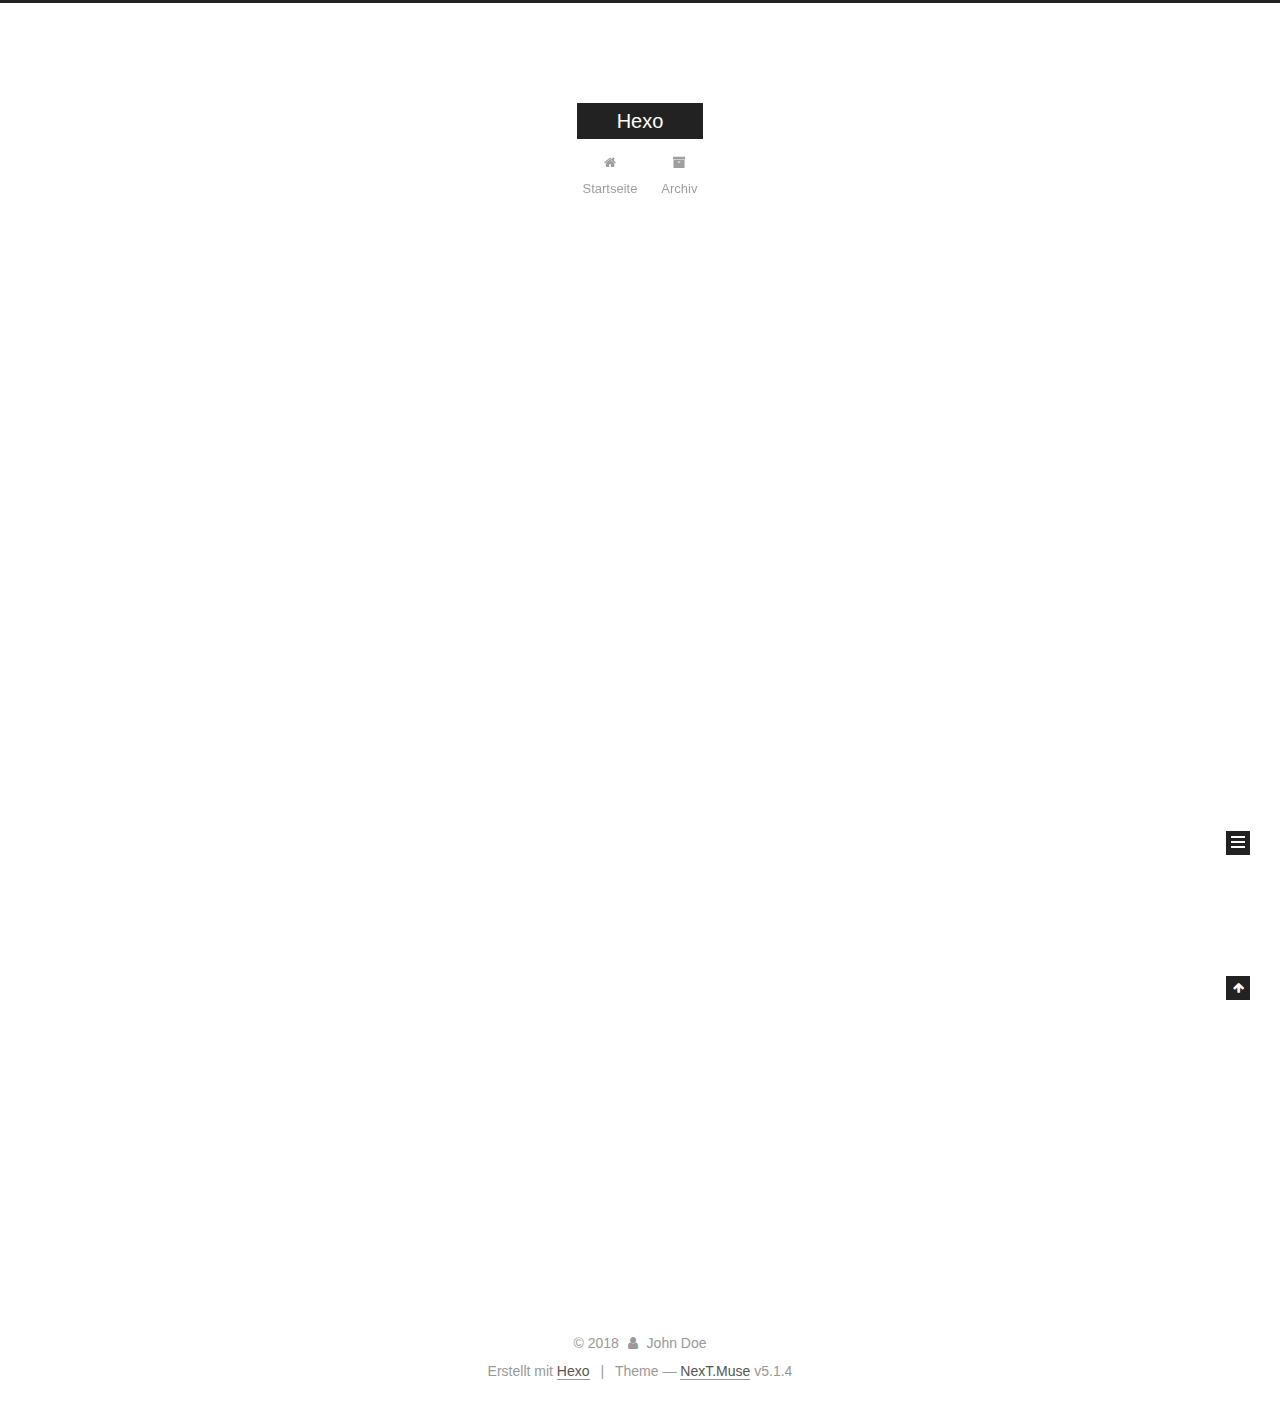
==== index.html @ 007cd04a "Site updated: 2018-02-05 16:33:09" ====
<!DOCTYPE html>



  


<html class="theme-next muse use-motion" lang="">
<head>
  <meta charset="UTF-8"/>
<meta http-equiv="X-UA-Compatible" content="IE=edge" />
<meta name="viewport" content="width=device-width, initial-scale=1, maximum-scale=1"/>
<meta name="theme-color" content="#222">









<meta http-equiv="Cache-Control" content="no-transform" />
<meta http-equiv="Cache-Control" content="no-siteapp" />
















  
  
  <link href="/lib/fancybox/source/jquery.fancybox.css?v=2.1.5" rel="stylesheet" type="text/css" />







<link href="/lib/font-awesome/css/font-awesome.min.css?v=4.6.2" rel="stylesheet" type="text/css" />

<link href="/css/main.css?v=5.1.4" rel="stylesheet" type="text/css" />


  <link rel="apple-touch-icon" sizes="180x180" href="/images/apple-touch-icon-next.png?v=5.1.4">


  <link rel="icon" type="image/png" sizes="32x32" href="/images/favicon-32x32-next.png?v=5.1.4">


  <link rel="icon" type="image/png" sizes="16x16" href="/images/favicon-16x16-next.png?v=5.1.4">


  <link rel="mask-icon" href="/images/logo.svg?v=5.1.4" color="#222">





  <meta name="keywords" content="Hexo, NexT" />










<meta property="og:type" content="website">
<meta property="og:title" content="Hexo">
<meta property="og:url" content="http://yoursite.com/index.html">
<meta property="og:site_name" content="Hexo">
<meta name="twitter:card" content="summary">
<meta name="twitter:title" content="Hexo">



<script type="text/javascript" id="hexo.configurations">
  var NexT = window.NexT || {};
  var CONFIG = {
    root: '/',
    scheme: 'Muse',
    version: '5.1.4',
    sidebar: {"position":"left","display":"post","offset":12,"b2t":false,"scrollpercent":false,"onmobile":false},
    fancybox: true,
    tabs: true,
    motion: {"enable":true,"async":false,"transition":{"post_block":"fadeIn","post_header":"slideDownIn","post_body":"slideDownIn","coll_header":"slideLeftIn","sidebar":"slideUpIn"}},
    duoshuo: {
      userId: '0',
      author: 'Author'
    },
    algolia: {
      applicationID: '',
      apiKey: '',
      indexName: '',
      hits: {"per_page":10},
      labels: {"input_placeholder":"Search for Posts","hits_empty":"We didn't find any results for the search: ${query}","hits_stats":"${hits} results found in ${time} ms"}
    }
  };
</script>



  <link rel="canonical" href="http://yoursite.com/"/>





  <title>Hexo</title>
  








</head>

<body itemscope itemtype="http://schema.org/WebPage" lang="">

  
  
    
  

  <div class="container sidebar-position-left 
  page-home">
    <div class="headband"></div>

    <header id="header" class="header" itemscope itemtype="http://schema.org/WPHeader">
      <div class="header-inner"><div class="site-brand-wrapper">
  <div class="site-meta ">
    

    <div class="custom-logo-site-title">
      <a href="/"  class="brand" rel="start">
        <span class="logo-line-before"><i></i></span>
        <span class="site-title">Hexo</span>
        <span class="logo-line-after"><i></i></span>
      </a>
    </div>
      
        <p class="site-subtitle"></p>
      
  </div>

  <div class="site-nav-toggle">
    <button>
      <span class="btn-bar"></span>
      <span class="btn-bar"></span>
      <span class="btn-bar"></span>
    </button>
  </div>
</div>

<nav class="site-nav">
  

  
    <ul id="menu" class="menu">
      
        
        <li class="menu-item menu-item-home">
          <a href="/" rel="section">
            
              <i class="menu-item-icon fa fa-fw fa-home"></i> <br />
            
            Startseite
          </a>
        </li>
      
        
        <li class="menu-item menu-item-archives">
          <a href="/archives/" rel="section">
            
              <i class="menu-item-icon fa fa-fw fa-archive"></i> <br />
            
            Archiv
          </a>
        </li>
      

      
    </ul>
  

  
</nav>



 </div>
    </header>

    <main id="main" class="main">
      <div class="main-inner">
        <div class="content-wrap">
          <div id="content" class="content">
            
  <section id="posts" class="posts-expand">
    
      

  

  
  
  

  <article class="post post-type-normal" itemscope itemtype="http://schema.org/Article">
  
  
  
  <div class="post-block">
    <link itemprop="mainEntityOfPage" href="http://yoursite.com/2018/02/05/hello-world/">

    <span hidden itemprop="author" itemscope itemtype="http://schema.org/Person">
      <meta itemprop="name" content="John Doe">
      <meta itemprop="description" content="">
      <meta itemprop="image" content="/images/avatar.gif">
    </span>

    <span hidden itemprop="publisher" itemscope itemtype="http://schema.org/Organization">
      <meta itemprop="name" content="Hexo">
    </span>

    
      <header class="post-header">

        
        
          <h1 class="post-title" itemprop="name headline">
                
                <a class="post-title-link" href="/2018/02/05/hello-world/" itemprop="url">Hello World</a></h1>
        

        <div class="post-meta">
          <span class="post-time">
            
              <span class="post-meta-item-icon">
                <i class="fa fa-calendar-o"></i>
              </span>
              
                <span class="post-meta-item-text">Veröffentlicht am</span>
              
              <time title="Post created" itemprop="dateCreated datePublished" datetime="2018-02-05T15:50:29+08:00">
                2018-02-05
              </time>
            

            

            
          </span>

          

          
            
          

          
          

          

          

          

        </div>
      </header>
    

    
    
    
    <div class="post-body" itemprop="articleBody">

      
      

      
        
          
            <p>Welcome to <a href="https://hexo.io/" target="_blank" rel="noopener">Hexo</a>! This is your very first post. Check <a href="https://hexo.io/docs/" target="_blank" rel="noopener">documentation</a> for more info. If you get any problems when using Hexo, you can find the answer in <a href="https://hexo.io/docs/troubleshooting.html" target="_blank" rel="noopener">troubleshooting</a> or you can ask me on <a href="https://github.com/hexojs/hexo/issues" target="_blank" rel="noopener">GitHub</a>.</p>
<h2 id="Quick-Start"><a href="#Quick-Start" class="headerlink" title="Quick Start"></a>Quick Start</h2><h3 id="Create-a-new-post"><a href="#Create-a-new-post" class="headerlink" title="Create a new post"></a>Create a new post</h3><figure class="highlight bash"><table><tr><td class="gutter"><pre><span class="line">1</span><br></pre></td><td class="code"><pre><span class="line">$ hexo new <span class="string">"My New Post"</span></span><br></pre></td></tr></table></figure>
<p>More info: <a href="https://hexo.io/docs/writing.html" target="_blank" rel="noopener">Writing</a></p>
<h3 id="Run-server"><a href="#Run-server" class="headerlink" title="Run server"></a>Run server</h3><figure class="highlight bash"><table><tr><td class="gutter"><pre><span class="line">1</span><br></pre></td><td class="code"><pre><span class="line">$ hexo server</span><br></pre></td></tr></table></figure>
<p>More info: <a href="https://hexo.io/docs/server.html" target="_blank" rel="noopener">Server</a></p>
<h3 id="Generate-static-files"><a href="#Generate-static-files" class="headerlink" title="Generate static files"></a>Generate static files</h3><figure class="highlight bash"><table><tr><td class="gutter"><pre><span class="line">1</span><br></pre></td><td class="code"><pre><span class="line">$ hexo generate</span><br></pre></td></tr></table></figure>
<p>More info: <a href="https://hexo.io/docs/generating.html" target="_blank" rel="noopener">Generating</a></p>
<h3 id="Deploy-to-remote-sites"><a href="#Deploy-to-remote-sites" class="headerlink" title="Deploy to remote sites"></a>Deploy to remote sites</h3><figure class="highlight bash"><table><tr><td class="gutter"><pre><span class="line">1</span><br></pre></td><td class="code"><pre><span class="line">$ hexo deploy</span><br></pre></td></tr></table></figure>
<p>More info: <a href="https://hexo.io/docs/deployment.html" target="_blank" rel="noopener">Deployment</a></p>

          
        
      
    </div>
    
    
    

    

    

    

    <footer class="post-footer">
      

      

      

      
      
        <div class="post-eof"></div>
      
    </footer>
  </div>
  
  
  
  </article>


    
  </section>

  


          </div>
          


          

        </div>
        
          
  
  <div class="sidebar-toggle">
    <div class="sidebar-toggle-line-wrap">
      <span class="sidebar-toggle-line sidebar-toggle-line-first"></span>
      <span class="sidebar-toggle-line sidebar-toggle-line-middle"></span>
      <span class="sidebar-toggle-line sidebar-toggle-line-last"></span>
    </div>
  </div>

  <aside id="sidebar" class="sidebar">
    
    <div class="sidebar-inner">

      

      

      <section class="site-overview-wrap sidebar-panel sidebar-panel-active">
        <div class="site-overview">
          <div class="site-author motion-element" itemprop="author" itemscope itemtype="http://schema.org/Person">
            
              <p class="site-author-name" itemprop="name">John Doe</p>
              <p class="site-description motion-element" itemprop="description"></p>
          </div>

          <nav class="site-state motion-element">

            
              <div class="site-state-item site-state-posts">
              
                <a href="/archives/">
              
                  <span class="site-state-item-count">1</span>
                  <span class="site-state-item-name">Artikel</span>
                </a>
              </div>
            

            

            

          </nav>

          

          

          
          

          
          

          

        </div>
      </section>

      

      

    </div>
  </aside>


        
      </div>
    </main>

    <footer id="footer" class="footer">
      <div class="footer-inner">
        <div class="copyright">&copy; <span itemprop="copyrightYear">2018</span>
  <span class="with-love">
    <i class="fa fa-user"></i>
  </span>
  <span class="author" itemprop="copyrightHolder">John Doe</span>

  
</div>


  <div class="powered-by">Erstellt mit  <a class="theme-link" target="_blank" href="https://hexo.io">Hexo</a></div>



  <span class="post-meta-divider">|</span>



  <div class="theme-info">Theme &mdash; <a class="theme-link" target="_blank" href="https://github.com/iissnan/hexo-theme-next">NexT.Muse</a> v5.1.4</div>




        







        
      </div>
    </footer>

    
      <div class="back-to-top">
        <i class="fa fa-arrow-up"></i>
        
      </div>
    

    

  </div>

  

<script type="text/javascript">
  if (Object.prototype.toString.call(window.Promise) !== '[object Function]') {
    window.Promise = null;
  }
</script>









  












  
  
    <script type="text/javascript" src="/lib/jquery/index.js?v=2.1.3"></script>
  

  
  
    <script type="text/javascript" src="/lib/fastclick/lib/fastclick.min.js?v=1.0.6"></script>
  

  
  
    <script type="text/javascript" src="/lib/jquery_lazyload/jquery.lazyload.js?v=1.9.7"></script>
  

  
  
    <script type="text/javascript" src="/lib/velocity/velocity.min.js?v=1.2.1"></script>
  

  
  
    <script type="text/javascript" src="/lib/velocity/velocity.ui.min.js?v=1.2.1"></script>
  

  
  
    <script type="text/javascript" src="/lib/fancybox/source/jquery.fancybox.pack.js?v=2.1.5"></script>
  


  


  <script type="text/javascript" src="/js/src/utils.js?v=5.1.4"></script>

  <script type="text/javascript" src="/js/src/motion.js?v=5.1.4"></script>



  
  

  

  


  <script type="text/javascript" src="/js/src/bootstrap.js?v=5.1.4"></script>



  


  




	





  





  












  





  

  

  

  
  

  

  

  

</body>
</html>
---- css/main.css ----
/* normalize.css v3.0.2 | MIT License | git.io/normalize */
html {
  font-family: sans-serif; /* 1 */
  -ms-text-size-adjust: 100%; /* 2 */
  -webkit-text-size-adjust: 100%; /* 2 */
}
body {
  margin: 0;
}
article,
aside,
details,
figcaption,
figure,
footer,
header,
hgroup,
main,
menu,
nav,
section,
summary {
  display: block;
}
audio,
canvas,
progress,
video {
  display: inline-block; /* 1 */
  vertical-align: baseline; /* 2 */
}
audio:not([controls]) {
  display: none;
  height: 0;
}
[hidden],
template {
  display: none;
}
a {
  background-color: transparent;
}
a:active,
a:hover {
  outline: 0;
}
abbr[title] {
  border-bottom: 1px dotted;
}
b,
strong {
  font-weight: bold;
}
dfn {
  font-style: italic;
}
h1 {
  font-size: 2em;
  margin: 0.67em 0;
}
mark {
  background: #ff0;
  color: #000;
}
small {
  font-size: 80%;
}
sub,
sup {
  font-size: 75%;
  line-height: 0;
  position: relative;
  vertical-align: baseline;
}
sup {
  top: -0.5em;
}
sub {
  bottom: -0.25em;
}
img {
  border: 0;
}
svg:not(:root) {
  overflow: hidden;
}
figure {
  margin: 1em 40px;
}
hr {
  -moz-box-sizing: content-box;
  box-sizing: content-box;
  height: 0;
}
pre {
  overflow: auto;
}
code,
kbd,
pre,
samp {
  font-family: monospace, monospace;
  font-size: 1em;
}
button,
input,
optgroup,
select,
textarea {
  color: inherit; /* 1 */
  font: inherit; /* 2 */
  margin: 0; /* 3 */
}
button {
  overflow: visible;
}
button,
select {
  text-transform: none;
}
button,
html input[type="button"],
input[type="reset"],
input[type="submit"] {
  -webkit-appearance: button; /* 2 */
  cursor: pointer; /* 3 */
}
button[disabled],
html input[disabled] {
  cursor: default;
}
button::-moz-focus-inner,
input::-moz-focus-inner {
  border: 0;
  padding: 0;
}
input {
  line-height: normal;
}
input[type="checkbox"],
input[type="radio"] {
  box-sizing: border-box; /* 1 */
  padding: 0; /* 2 */
}
input[type="number"]::-webkit-inner-spin-button,
input[type="number"]::-webkit-outer-spin-button {
  height: auto;
}
input[type="search"] {
  -webkit-appearance: textfield; /* 1 */
  -moz-box-sizing: content-box;
  -webkit-box-sizing: content-box; /* 2 */
  box-sizing: content-box;
}
input[type="search"]::-webkit-search-cancel-button,
input[type="search"]::-webkit-search-decoration {
  -webkit-appearance: none;
}
fieldset {
  border: 1px solid #c0c0c0;
  margin: 0 2px;
  padding: 0.35em 0.625em 0.75em;
}
legend {
  border: 0; /* 1 */
  padding: 0; /* 2 */
}
textarea {
  overflow: auto;
}
optgroup {
  font-weight: bold;
}
table {
  border-collapse: collapse;
  border-spacing: 0;
}
td,
th {
  padding: 0;
}
::selection {
  background: #262a30;
  color: #fff;
}
body {
  position: relative;
  font-family: 'Lato', "PingFang SC", "Microsoft YaHei", sans-serif;
  font-size: 14px;
  line-height: 2;
  color: #555;
  background: #fff;
}
@media (max-width: 767px) {
  body {
    padding-right: 0 !important;
  }
}
@media (min-width: 768px) and (max-width: 991px) {
  body {
    padding-right: 0 !important;
  }
}
@media (min-width: 1600px) {
  body {
    font-size: 16px;
  }
}
h1,
h2,
h3,
h4,
h5,
h6 {
  margin: 0;
  padding: 0;
  font-weight: bold;
  line-height: 1.5;
  font-family: 'Lato', "PingFang SC", "Microsoft YaHei", sans-serif;
}
h2,
h3,
h4,
h5,
h6 {
  margin: 20px 0 15px;
}
h1 {
  font-size: 22px;
}
@media (max-width: 767px) {
  h1 {
    font-size: 18px;
  }
}
h2 {
  font-size: 20px;
}
@media (max-width: 767px) {
  h2 {
    font-size: 16px;
  }
}
h3 {
  font-size: 18px;
}
@media (max-width: 767px) {
  h3 {
    font-size: 14px;
  }
}
h4 {
  font-size: 16px;
}
@media (max-width: 767px) {
  h4 {
    font-size: 12px;
  }
}
h5 {
  font-size: 14px;
}
@media (max-width: 767px) {
  h5 {
    font-size: 10px;
  }
}
h6 {
  font-size: 12px;
}
@media (max-width: 767px) {
  h6 {
    font-size: 8px;
  }
}
p {
  margin: 0 0 20px 0;
}
a {
  color: #555;
  text-decoration: none;
  outline: none;
  border-bottom: 1px solid #999;
  word-wrap: break-word;
}
a:hover {
  color: #222;
  border-bottom-color: #222;
}
blockquote {
  margin: 0;
  padding: 0;
}
img {
  display: block;
  margin: auto;
  max-width: 100%;
  height: auto;
}
hr {
  margin: 40px 0;
  height: 3px;
  border: none;
  background-color: #ddd;
  background-image: repeating-linear-gradient(-45deg, #fff, #fff 4px, transparent 4px, transparent 8px);
}
blockquote {
  padding: 0 15px;
  color: #666;
  border-left: 4px solid #ddd;
}
blockquote cite::before {
  content: "-";
  padding: 0 5px;
}
dt {
  font-weight: 700;
}
dd {
  margin: 0;
  padding: 0;
}
kbd {
  border: 1px solid #ccc;
  border-radius: 0.2em;
  box-shadow: 0.1em 0.1em 0.2em rgba(0,0,0,0.1);
  background-color: #f9f9f9;
  font-family: inherit;
  background-image: -webkit-linear-gradient(top, #eee, #fff, #eee);
  padding: 0.1em 0.3em;
  white-space: nowrap;
}
.text-left {
  text-align: left;
}
.text-center {
  text-align: center;
}
.text-right {
  text-align: right;
}
.text-justify {
  text-align: justify;
}
.text-nowrap {
  white-space: nowrap;
}
.text-lowercase {
  text-transform: lowercase;
}
.text-uppercase {
  text-transform: uppercase;
}
.text-capitalize {
  text-transform: capitalize;
}
.center-block {
  display: block;
  margin-left: auto;
  margin-right: auto;
}
.clearfix:before,
.clearfix:after {
  content: " ";
  display: table;
}
.clearfix:after {
  clear: both;
}
.pullquote {
  width: 45%;
}
.pullquote.left {
  float: left;
  margin-left: 5px;
  margin-right: 10px;
}
.pullquote.right {
  float: right;
  margin-left: 10px;
  margin-right: 5px;
}
.affix.affix.affix {
  position: fixed;
}
.translation {
  margin-top: -20px;
  font-size: 14px;
  color: #999;
}
.scrollbar-measure {
  width: 100px;
  height: 100px;
  overflow: scroll;
  position: absolute;
  top: -9999px;
}
.use-motion .motion-element {
  opacity: 0;
}
table {
  margin: 20px 0;
  width: 100%;
  border-collapse: collapse;
  border-spacing: 0;
  border: 1px solid #ddd;
  font-size: 14px;
  table-layout: fixed;
  word-wrap: break-all;
}
table>tbody>tr:nth-of-type(odd) {
  background-color: #f9f9f9;
}
table>tbody>tr:hover {
  background-color: #f5f5f5;
}
caption,
th,
td {
  padding: 8px;
  text-align: left;
  vertical-align: middle;
  font-weight: normal;
}
th,
td {
  border-bottom: 3px solid #ddd;
  border-right: 1px solid #eee;
}
th {
  padding-bottom: 10px;
  font-weight: 700;
}
td {
  border-bottom-width: 1px;
}
html,
body {
  height: 100%;
}
.container {
  position: relative;
  min-height: 100%;
}
.header-inner {
  margin: 0 auto;
  padding: 100px 0 70px;
  width: 700px;
}
@media (min-width: 1600px) {
  .container .header-inner {
    width: 900px;
  }
}
.main {
  padding-bottom: 150px;
}
.main-inner {
  margin: 0 auto;
  width: 700px;
}
@media (min-width: 1600px) {
  .container .main-inner {
    width: 900px;
  }
}
.footer {
  position: absolute;
  left: 0;
  bottom: 0;
  width: 100%;
  min-height: 50px;
}
.footer-inner {
  box-sizing: border-box;
  margin: 20px auto;
  width: 700px;
}
@media (min-width: 1600px) {
  .container .footer-inner {
    width: 900px;
  }
}
pre,
.highlight {
  overflow: auto;
  margin: 20px 0;
  padding: 0;
  font-size: 13px;
  color: #4d4d4c;
  background: #f7f7f7;
  line-height: 1.6;
}
pre,
code {
  font-family: consolas, Menlo, "PingFang SC", "Microsoft YaHei", monospace;
}
code {
  padding: 2px 4px;
  word-wrap: break-word;
  color: #555;
  background: #eee;
  border-radius: 3px;
  font-size: 13px;
}
pre {
  padding: 10px;
}
pre code {
  padding: 0;
  color: #4d4d4c;
  background: none;
  text-shadow: none;
}
.highlight {
  border-radius: 1px;
}
.highlight pre {
  border: none;
  margin: 0;
  padding: 10px 0;
}
.highlight table {
  margin: 0;
  width: auto;
  border: none;
}
.highlight td {
  border: none;
  padding: 0;
}
.highlight figcaption {
  font-size: 1em;
  color: #4d4d4c;
  line-height: 1em;
  margin-bottom: 1em;
}
.highlight figcaption:before,
.highlight figcaption:after {
  content: " ";
  display: table;
}
.highlight figcaption:after {
  clear: both;
}
.highlight figcaption a {
  float: right;
  color: #4d4d4c;
}
.highlight figcaption a:hover {
  border-bottom-color: #4d4d4c;
}
.highlight .gutter pre {
  padding-left: 10px;
  padding-right: 10px;
  color: #869194;
  text-align: right;
  background-color: #eff2f3;
}
.highlight .code pre {
  width: 100%;
  padding-left: 10px;
  padding-right: 10px;
  background-color: #f7f7f7;
}
.highlight .line {
  height: 20px;
}
.gutter {
  -webkit-user-select: none;
  -moz-user-select: none;
  -ms-user-select: none;
  user-select: none;
}
.gist table {
  width: auto;
}
.gist table td {
  border: none;
}
pre .deletion {
  background: #fdd;
}
pre .addition {
  background: #dfd;
}
pre .meta {
  color: #8959a8;
}
pre .comment {
  color: #8e908c;
}
pre .variable,
pre .attribute,
pre .tag,
pre .regexp,
pre .ruby .constant,
pre .xml .tag .title,
pre .xml .pi,
pre .xml .doctype,
pre .html .doctype,
pre .css .id,
pre .css .class,
pre .css .pseudo {
  color: #c82829;
}
pre .number,
pre .preprocessor,
pre .built_in,
pre .literal,
pre .params,
pre .constant,
pre .command {
  color: #f5871f;
}
pre .ruby .class .title,
pre .css .rules .attribute,
pre .string,
pre .value,
pre .inheritance,
pre .header,
pre .ruby .symbol,
pre .xml .cdata,
pre .special,
pre .number,
pre .formula {
  color: #718c00;
}
pre .title,
pre .css .hexcolor {
  color: #3e999f;
}
pre .function,
pre .python .decorator,
pre .python .title,
pre .ruby .function .title,
pre .ruby .title .keyword,
pre .perl .sub,
pre .javascript .title,
pre .coffeescript .title {
  color: #4271ae;
}
pre .keyword,
pre .javascript .function {
  color: #8959a8;
}
.full-image.full-image.full-image.full-image {
  border: none;
  max-width: 100%;
  width: auto;
  margin: 20px auto 25px;
}
@media (min-width: 992px) {
  .full-image.full-image.full-image.full-image {
    max-width: none;
    width: 110%;
    margin: 25px -5%;
  }
}
.blockquote-center,
.page-home .post-type-quote blockquote,
.page-post-detail .post-type-quote blockquote {
  position: relative;
  margin: 40px 0;
  padding: 0;
  border-left: none;
  text-align: center;
}
.blockquote-center::before,
.page-home .post-type-quote blockquote::before,
.page-post-detail .post-type-quote blockquote::before,
.blockquote-center::after,
.page-home .post-type-quote blockquote::after,
.page-post-detail .post-type-quote blockquote::after {
  position: absolute;
  content: ' ';
  display: block;
  width: 100%;
  height: 24px;
  opacity: 0.2;
  background-repeat: no-repeat;
  background-position: 0 -6px;
  background-size: 22px 22px;
}
.blockquote-center::before,
.page-home .post-type-quote blockquote::before,
.page-post-detail .post-type-quote blockquote::before {
  top: -20px;
  background-image: url("../images/quote-l.svg");
  border-top: 1px solid #ccc;
}
.blockquote-center::after,
.page-home .post-type-quote blockquote::after,
.page-post-detail .post-type-quote blockquote::after {
  bottom: -20px;
  background-image: url("../images/quote-r.svg");
  border-bottom: 1px solid #ccc;
  background-position: 100% 8px;
}
.blockquote-center p,
.page-home .post-type-quote blockquote p,
.page-post-detail .post-type-quote blockquote p,
.blockquote-center div,
.page-home .post-type-quote blockquote div,
.page-post-detail .post-type-quote blockquote div {
  text-align: center;
}
.post .post-body .group-picture img {
  box-sizing: border-box;
  padding: 0 3px;
  border: none;
}
.post .group-picture-row {
  overflow: hidden;
  margin-top: 6px;
}
.post .group-picture-row:first-child {
  margin-top: 0;
}
.post .group-picture-column {
  float: left;
}
.page-post-detail .post-body .group-picture-column {
  float: none;
  margin-top: 10px;
  width: auto !important;
}
.page-post-detail .post-body .group-picture-column img {
  margin: 0 auto;
}
.page-archive .group-picture-container {
  overflow: hidden;
}
.page-archive .group-picture-row {
  float: left;
}
.page-archive .group-picture-row:first-child {
  margin-top: 6px;
}
.page-archive .group-picture-column {
  max-width: 150px;
  max-height: 150px;
}
.post-body .note {
  position: relative;
  padding: 15px;
  margin-bottom: 20px;
  border: 1px solid #eee;
  border-left-width: 5px;
  border-radius: 3px;
}
.post-body .note h2,
.post-body .note h3,
.post-body .note h4,
.post-body .note h5,
.post-body .note h6 {
  margin-top: 0;
  margin-bottom: 0;
  border-bottom: initial;
  padding-top: 0 !important;
}
.post-body .note p:first-child,
.post-body .note ul:first-child,
.post-body .note ol:first-child,
.post-body .note table:first-child,
.post-body .note pre:first-child,
.post-body .note blockquote:first-child {
  margin-top: 0;
}
.post-body .note p:last-child,
.post-body .note ul:last-child,
.post-body .note ol:last-child,
.post-body .note table:last-child,
.post-body .note pre:last-child,
.post-body .note blockquote:last-child {
  margin-bottom: 0;
}
.post-body .note.default {
  border-left-color: #777;
}
.post-body .note.default h2,
.post-body .note.default h3,
.post-body .note.default h4,
.post-body .note.default h5,
.post-body .note.default h6 {
  color: #777;
}
.post-body .note.primary {
  border-left-color: #6f42c1;
}
.post-body .note.primary h2,
.post-body .note.primary h3,
.post-body .note.primary h4,
.post-body .note.primary h5,
.post-body .note.primary h6 {
  color: #6f42c1;
}
.post-body .note.info {
  border-left-color: #428bca;
}
.post-body .note.info h2,
.post-body .note.info h3,
.post-body .note.info h4,
.post-body .note.info h5,
.post-body .note.info h6 {
  color: #428bca;
}
.post-body .note.success {
  border-left-color: #5cb85c;
}
.post-body .note.success h2,
.post-body .note.success h3,
.post-body .note.success h4,
.post-body .note.success h5,
.post-body .note.success h6 {
  color: #5cb85c;
}
.post-body .note.warning {
  border-left-color: #f0ad4e;
}
.post-body .note.warning h2,
.post-body .note.warning h3,
.post-body .note.warning h4,
.post-body .note.warning h5,
.post-body .note.warning h6 {
  color: #f0ad4e;
}
.post-body .note.danger {
  border-left-color: #d9534f;
}
.post-body .note.danger h2,
.post-body .note.danger h3,
.post-body .note.danger h4,
.post-body .note.danger h5,
.post-body .note.danger h6 {
  color: #d9534f;
}
.post-body .label {
  display: inline;
  padding: 0 2px;
  white-space: nowrap;
}
.post-body .label.default {
  background-color: #f0f0f0;
}
.post-body .label.primary {
  background-color: #efe6f7;
}
.post-body .label.info {
  background-color: #e5f2f8;
}
.post-body .label.success {
  background-color: #e7f4e9;
}
.post-body .label.warning {
  background-color: #fcf6e1;
}
.post-body .label.danger {
  background-color: #fae8eb;
}
.post-body .tabs {
  position: relative;
  display: block;
  margin-bottom: 20px;
  padding-top: 10px;
}
.post-body .tabs ul.nav-tabs {
  margin: 0;
  padding: 0;
  display: flex;
  margin-bottom: -1px;
}
@media (max-width: 413px) {
  .post-body .tabs ul.nav-tabs {
    display: block;
    margin-bottom: 5px;
  }
}
.post-body .tabs ul.nav-tabs li.tab {
  list-style-type: none !important;
  margin: 0 0.25em 0 0;
  border-top: 3px solid transparent;
  border-left: 1px solid transparent;
  border-right: 1px solid transparent;
}
@media (max-width: 413px) {
  .post-body .tabs ul.nav-tabs li.tab {
    margin: initial;
    border-top: 1px solid transparent;
    border-left: 3px solid transparent;
    border-right: 1px solid transparent;
    border-bottom: 1px solid transparent;
  }
}
.post-body .tabs ul.nav-tabs li.tab a {
  outline: 0;
  border-bottom: initial;
  display: block;
  line-height: 1.8em;
  padding: 0.25em 0.75em;
  transition-duration: 0.2s;
  transition-timing-function: ease-out;
  transition-delay: 0s;
}
.post-body .tabs ul.nav-tabs li.tab a i {
  width: 1.285714285714286em;
}
.post-body .tabs ul.nav-tabs li.tab.active {
  border-top: 3px solid #fc6423;
  border-left: 1px solid #ddd;
  border-right: 1px solid #ddd;
  background-color: #fff;
}
@media (max-width: 413px) {
  .post-body .tabs ul.nav-tabs li.tab.active {
    border-top: 1px solid #ddd;
    border-left: 3px solid #fc6423;
    border-right: 1px solid #ddd;
    border-bottom: 1px solid #ddd;
  }
}
.post-body .tabs ul.nav-tabs li.tab.active a {
  cursor: default;
  color: #555;
}
.post-body .tabs .tab-content {
  background-color: #fff;
}
.post-body .tabs .tab-content .tab-pane {
  border: 1px solid #ddd;
  padding: 20px 20px 0 20px;
}
.post-body .tabs .tab-content .tab-pane:not(.active) {
  display: none !important;
}
.post-body .tabs .tab-content .tab-pane.active {
  display: block !important;
}
.btn {
  display: inline-block;
  padding: 0 20px;
  font-size: 14px;
  color: #fff;
  background: #222;
  border: 2px solid #222;
  text-decoration: none;
  border-radius: 0;
  transition-property: background-color;
  transition-duration: 0.2s;
  transition-timing-function: ease-in-out;
  transition-delay: 0s;
  line-height: 2;
}
.btn:hover {
  border-color: #222;
  color: #222;
  background: #fff;
}
.btn +.btn {
  margin: 0 0 8px 8px;
}
.btn .fa-fw {
  width: 1.285714285714286em;
  text-align: left;
}
.btn-bar {
  display: block;
  width: 22px;
  height: 2px;
  background: #555;
  border-radius: 1px;
}
.btn-bar+.btn-bar {
  margin-top: 4px;
}
.pagination {
  margin: 120px 0 40px;
  text-align: center;
  border-top: 1px solid #eee;
}
.page-number-basic,
.pagination .prev,
.pagination .next,
.pagination .page-number,
.pagination .space {
  display: inline-block;
  position: relative;
  top: -1px;
  margin: 0 10px;
  padding: 0 11px;
}
@media (max-width: 767px) {
  .page-number-basic,
  .pagination .prev,
  .pagination .next,
  .pagination .page-number,
  .pagination .space {
    margin: 0 5px;
  }
}
.pagination .prev,
.pagination .next,
.pagination .page-number {
  border-bottom: 0;
  border-top: 1px solid #eee;
  transition-property: border-color;
  transition-duration: 0.2s;
  transition-timing-function: ease-in-out;
  transition-delay: 0s;
}
.pagination .prev:hover,
.pagination .next:hover,
.pagination .page-number:hover {
  border-top-color: #222;
}
.pagination .space {
  padding: 0;
  margin: 0;
}
.pagination .prev {
  margin-left: 0;
}
.pagination .next {
  margin-right: 0;
}
.pagination .page-number.current {
  color: #fff;
  background: #ccc;
  border-top-color: #ccc;
}
@media (max-width: 767px) {
  .pagination {
    border-top: none;
  }
  .pagination .prev,
  .pagination .next,
  .pagination .page-number {
    margin-bottom: 10px;
    border-top: 0;
    border-bottom: 1px solid #eee;
    padding: 0 10px;
  }
  .pagination .prev:hover,
  .pagination .next:hover,
  .pagination .page-number:hover {
    border-bottom-color: #222;
  }
}
.comments {
  margin: 60px 20px 0;
}
.tag-cloud {
  text-align: center;
}
.tag-cloud a {
  display: inline-block;
  margin: 10px;
}
.back-to-top {
  box-sizing: border-box;
  position: fixed;
  bottom: -100px;
  right: 30px;
  z-index: 1050;
  padding: 0 6px;
  width: 24px;
  background: #222;
  font-size: 12px;
  opacity: 1;
  color: #fff;
  cursor: pointer;
  text-align: center;
  -webkit-transform: translateZ(0);
  transition-property: bottom;
  transition-duration: 0.2s;
  transition-timing-function: ease-in-out;
  transition-delay: 0s;
}
@media (min-width: 768px) and (max-width: 991px) {
  .back-to-top {
    display: none !important;
  }
}
@media (max-width: 767px) {
  .back-to-top {
    display: none !important;
  }
}
.back-to-top.back-to-top-on {
  bottom: 19px;
}
.header {
  background: transparent;
}
.header-inner {
  position: relative;
}
.headband {
  height: 3px;
  background: #222;
}
.site-meta {
  margin: 0;
  text-align: center;
}
@media (max-width: 767px) {
  .site-meta {
    text-align: center;
  }
}
.brand {
  position: relative;
  display: inline-block;
  padding: 0 40px;
  color: #fff;
  background: #222;
  border-bottom: none;
}
.brand:hover {
  color: #fff;
}
.logo {
  display: inline-block;
  margin-right: 5px;
  line-height: 36px;
  vertical-align: top;
}
.site-title {
  display: inline-block;
  vertical-align: top;
  line-height: 36px;
  font-size: 20px;
  font-weight: normal;
  font-family: 'Lato', "PingFang SC", "Microsoft YaHei", sans-serif;
}
.site-subtitle {
  margin-top: 10px;
  font-size: 13px;
  color: #999;
}
.use-motion .brand {
  opacity: 0;
}
.use-motion .logo,
.use-motion .site-title,
.use-motion .site-subtitle {
  opacity: 0;
  position: relative;
  top: -10px;
}
.site-nav-toggle {
  display: none;
  position: absolute;
  top: 10px;
  left: 10px;
}
@media (max-width: 767px) {
  .site-nav-toggle {
    display: block;
  }
}
.site-nav-toggle button {
  margin-top: 2px;
  padding: 9px 10px;
  background: transparent;
  border: none;
}
@media (max-width: 767px) {
  .site-nav {
    display: none;
    margin: 0 -10px;
    padding: 0 10px;
    clear: both;
    border-top: 1px solid #ddd;
  }
}
@media (min-width: 768px) and (max-width: 991px) {
  .site-nav {
    display: block !important;
  }
}
@media (min-width: 992px) {
  .site-nav {
    display: block !important;
  }
}
.menu {
  margin-top: 20px;
  padding-left: 0;
  text-align: center;
}
.menu .menu-item {
  display: inline-block;
  margin: 0 10px;
  list-style: none;
}
@media screen and (max-width: 767px) {
  .menu .menu-item {
    margin-top: 10px;
  }
}
.menu .menu-item a {
  display: block;
  font-size: 13px;
  line-height: inherit;
  border-bottom: 1px solid transparent;
  transition-property: border-color;
  transition-duration: 0.2s;
  transition-timing-function: ease-in-out;
  transition-delay: 0s;
}
.menu .menu-item a:hover {
  border-bottom-color: #222;
}
.menu .menu-item .fa {
  margin-right: 5px;
}
.use-motion .menu-item {
  opacity: 0;
}
.post-body {
  font-family: 'Lato', "PingFang SC", "Microsoft YaHei", sans-serif;
}
@media (max-width: 767px) {
  .post-body {
    word-break: break-word;
  }
}
.post-body .fancybox img {
  display: block !important;
  margin: 0 auto;
  cursor: pointer;
  cursor: zoom-in;
  cursor: -webkit-zoom-in;
}
.post-body .image-caption,
.post-body .figure .caption {
  margin: -20px auto 15px;
  text-align: center;
  font-size: 14px;
  color: #999;
  font-weight: bold;
  line-height: 1;
}
.post-sticky-flag {
  display: inline-block;
  font-size: 16px;
  -ms-transform: rotate(30deg);
  -webkit-transform: rotate(30deg);
  -moz-transform: rotate(30deg);
  -ms-transform: rotate(30deg);
  -o-transform: rotate(30deg);
  transform: rotate(30deg);
}
.use-motion .post-block,
.use-motion .pagination,
.use-motion .comments {
  opacity: 0;
}
.use-motion .post-header {
  opacity: 0;
}
.use-motion .post-body {
  opacity: 0;
}
.use-motion .collection-title {
  opacity: 0;
}
.posts-expand {
  padding-top: 40px;
}
@media (max-width: 767px) {
  .posts-expand {
    margin: 0 20px;
  }
  .post-body pre .gutter pre {
    padding-right: 10px;
  }
  .post-body .highlight {
    margin-left: 0px;
    margin-right: 0px;
    padding: 0;
  }
  .post-body .highlight .gutter pre {
    padding-right: 10px;
  }
}
@media (min-width: 992px) {
  .posts-expand .post-body {
    text-align: justify;
  }
}
.posts-expand .post-body h2,
.posts-expand .post-body h3,
.posts-expand .post-body h4,
.posts-expand .post-body h5,
.posts-expand .post-body h6 {
  padding-top: 10px;
}
.posts-expand .post-body h2 .header-anchor,
.posts-expand .post-body h3 .header-anchor,
.posts-expand .post-body h4 .header-anchor,
.posts-expand .post-body h5 .header-anchor,
.posts-expand .post-body h6 .header-anchor {
  float: right;
  margin-left: 10px;
  color: #ccc;
  border-bottom-style: none;
  visibility: hidden;
}
.posts-expand .post-body h2 .header-anchor:hover,
.posts-expand .post-body h3 .header-anchor:hover,
.posts-expand .post-body h4 .header-anchor:hover,
.posts-expand .post-body h5 .header-anchor:hover,
.posts-expand .post-body h6 .header-anchor:hover {
  color: inherit;
}
.posts-expand .post-body h2:hover .header-anchor,
.posts-expand .post-body h3:hover .header-anchor,
.posts-expand .post-body h4:hover .header-anchor,
.posts-expand .post-body h5:hover .header-anchor,
.posts-expand .post-body h6:hover .header-anchor {
  visibility: visible;
}
.posts-expand .post-body ul li {
  list-style: circle;
}
.posts-expand .post-body img {
  box-sizing: border-box;
  margin: auto;
  padding: 3px;
  border: 1px solid #ddd;
}
.posts-expand .post-body .fancybox img {
  margin: 0 auto 25px;
}
@media (max-width: 767px) {
  .posts-collapse {
    margin: 0 20px;
  }
  .posts-collapse .post-title,
  .posts-collapse .post-meta {
    display: block;
    width: auto;
    text-align: left;
  }
}
.posts-collapse {
  position: relative;
  z-index: 1010;
  margin-left: 55px;
}
.posts-collapse::after {
  content: " ";
  position: absolute;
  top: 20px;
  left: 0;
  margin-left: -2px;
  width: 4px;
  height: 100%;
  background: #f5f5f5;
  z-index: -1;
}
@media (max-width: 767px) {
  .posts-collapse {
    margin: 0 20px;
  }
}
.posts-collapse .collection-title {
  position: relative;
  margin: 60px 0;
}
.posts-collapse .collection-title h1,
.posts-collapse .collection-title h2 {
  margin-left: 20px;
}
.posts-collapse .collection-title small {
  color: #bbb;
  margin-left: 5px;
}
.posts-collapse .collection-title::before {
  content: " ";
  position: absolute;
  left: 0;
  top: 50%;
  margin-left: -4px;
  margin-top: -4px;
  width: 8px;
  height: 8px;
  background: #bbb;
  border-radius: 50%;
}
.posts-collapse .post {
  margin: 30px 0;
}
.posts-collapse .post-header {
  position: relative;
  transition-duration: 0.2s;
  transition-timing-function: ease-in-out;
  transition-delay: 0s;
  transition-property: border;
  border-bottom: 1px dashed #ccc;
}
.posts-collapse .post-header::before {
  content: " ";
  position: absolute;
  left: 0;
  top: 12px;
  width: 6px;
  height: 6px;
  margin-left: -4px;
  background: #bbb;
  border-radius: 50%;
  border: 1px solid #fff;
  transition-duration: 0.2s;
  transition-timing-function: ease-in-out;
  transition-delay: 0s;
  transition-property: background;
}
.posts-collapse .post-header:hover {
  border-bottom-color: #666;
}
.posts-collapse .post-header:hover::before {
  background: #222;
}
.posts-collapse .post-meta {
  position: absolute;
  font-size: 12px;
  left: 20px;
  top: 5px;
}
.posts-collapse .post-comments-count {
  display: none;
}
.posts-collapse .post-title {
  margin-left: 60px;
  font-size: 16px;
  font-weight: normal;
  line-height: inherit;
}
.posts-collapse .post-title::after {
  margin-left: 3px;
  opacity: 0.6;
}
.posts-collapse .post-title a {
  color: #666;
  border-bottom: none;
}
.page-home .post-type-quote .post-header,
.page-post-detail .post-type-quote .post-header,
.page-home .post-type-quote .post-tags,
.page-post-detail .post-type-quote .post-tags {
  display: none;
}
.posts-expand .post-title {
  text-align: center;
  word-break: break-word;
  font-weight: 400;
}
.posts-expand .post-title-link {
  display: inline-block;
  position: relative;
  color: #555;
  border-bottom: none;
  line-height: 1.2;
  vertical-align: top;
}
.posts-expand .post-title-link::before {
  content: "";
  position: absolute;
  width: 100%;
  height: 2px;
  bottom: 0;
  left: 0;
  background-color: #000;
  visibility: hidden;
  -webkit-transform: scaleX(0);
  -moz-transform: scaleX(0);
  -ms-transform: scaleX(0);
  -o-transform: scaleX(0);
  transform: scaleX(0);
  transition-duration: 0.2s;
  transition-timing-function: ease-in-out;
  transition-delay: 0s;
}
.posts-expand .post-title-link:hover::before {
  visibility: visible;
  -webkit-transform: scaleX(1);
  -moz-transform: scaleX(1);
  -ms-transform: scaleX(1);
  -o-transform: scaleX(1);
  transform: scaleX(1);
}
.posts-expand .post-title-link .fa {
  font-size: 16px;
}
.posts-expand .post-meta {
  margin: 3px 0 60px 0;
  color: #999;
  font-family: 'Lato', "PingFang SC", "Microsoft YaHei", sans-serif;
  font-size: 12px;
  text-align: center;
}
.posts-expand .post-meta .post-category-list {
  display: inline-block;
  margin: 0;
  padding: 3px;
}
.posts-expand .post-meta .post-category-list-link {
  color: #999;
}
.posts-expand .post-meta .post-description {
  font-size: 14px;
  margin-top: 2px;
}
.post-meta-divider {
  margin: 0 0.5em;
}
.post-meta-item-icon {
  margin-right: 3px;
}
@media (min-width: 768px) and (max-width: 991px) {
  .post-meta-item-icon {
    display: inline-block;
  }
}
@media (max-width: 767px) {
  .post-meta-item-icon {
    display: inline-block;
  }
}
@media (min-width: 768px) and (max-width: 991px) {
  .post-meta-item-text {
    display: none;
  }
}
@media (max-width: 767px) {
  .post-meta-item-text {
    display: none;
  }
}
@media (max-width: 767px) {
  .posts-expand .post-comments-count {
    display: none;
  }
}
.post-button {
  margin-top: 40px;
}
.posts-expand .post-tags {
  margin-top: 40px;
  text-align: center;
}
.posts-expand .post-tags a {
  display: inline-block;
  margin-right: 10px;
  font-size: 13px;
}
.post-nav {
  display: table;
  margin-top: 15px;
  width: 100%;
  border-top: 1px solid #eee;
}
.post-nav-divider {
  display: table-cell;
  width: 10%;
}
.post-nav-item {
  display: table-cell;
  padding: 10px 0 0 0;
  width: 45%;
  vertical-align: top;
}
.post-nav-item a {
  position: relative;
  display: block;
  line-height: 25px;
  font-size: 14px;
  color: #555;
  border-bottom: none;
}
.post-nav-item a:hover {
  color: #222;
  border-bottom: none;
}
.post-nav-item a:active {
  top: 2px;
}
.post-nav-item .fa {
  position: absolute;
  top: 8px;
  left: 0;
  font-size: 12px;
}
.post-nav-next a {
  padding-left: 15px;
}
.post-nav-prev {
  text-align: right;
}
.post-nav-prev a {
  padding-right: 15px;
}
.post-nav-prev .fa {
  right: 0;
  left: auto;
}
.posts-expand .post-eof {
  display: block;
  margin: 80px auto 60px;
  width: 8%;
  height: 1px;
  background: #ccc;
  text-align: center;
}
.post:last-child .post-eof.post-eof.post-eof {
  display: none;
}
.post-gallery {
  display: table;
  table-layout: fixed;
  width: 100%;
  border-collapse: separate;
}
.post-gallery-row {
  display: table-row;
}
.post-gallery .post-gallery-img {
  display: table-cell;
  text-align: center;
  vertical-align: middle;
  border: none;
}
.post-gallery .post-gallery-img img {
  max-width: 100%;
  max-height: 100%;
  border: none;
}
.fancybox-close,
.fancybox-close:hover {
  border: none;
}
.rtl.post-body p,
.rtl.post-body a,
.rtl.post-body h1,
.rtl.post-body h2,
.rtl.post-body h3,
.rtl.post-body h4,
.rtl.post-body h5,
.rtl.post-body h6,
.rtl.post-body li,
.rtl.post-body ul,
.rtl.post-body ol {
  direction: rtl;
  font-family: UKIJ Ekran;
}
.rtl.post-title {
  font-family: UKIJ Ekran;
}
.sidebar {
  position: fixed;
  right: 0;
  top: 0;
  bottom: 0;
  width: 0;
  z-index: 1040;
  box-shadow: inset 0 2px 6px #000;
  background: #222;
  -webkit-transform: translateZ(0);
}
.sidebar a {
  color: #999;
  border-bottom-color: #555;
}
.sidebar a:hover {
  color: #eee;
}
@media (min-width: 768px) and (max-width: 991px) {
  .sidebar {
    display: none !important;
  }
}
@media (max-width: 767px) {
  .sidebar {
    display: none !important;
  }
}
.sidebar-inner {
  position: relative;
  padding: 20px 10px;
  color: #999;
  text-align: center;
}
.site-overview-wrap {
  overflow: hidden;
}
.site-overview {
  overflow-y: auto;
  overflow-x: hidden;
}
.sidebar-toggle {
  position: fixed;
  right: 30px;
  bottom: 45px;
  width: 14px;
  height: 14px;
  padding: 5px;
  background: #222;
  line-height: 0;
  z-index: 1050;
  cursor: pointer;
  -webkit-transform: translateZ(0);
}
@media (min-width: 768px) and (max-width: 991px) {
  .sidebar-toggle {
    display: none !important;
  }
}
@media (max-width: 767px) {
  .sidebar-toggle {
    display: none !important;
  }
}
.sidebar-toggle-line {
  position: relative;
  display: inline-block;
  vertical-align: top;
  height: 2px;
  width: 100%;
  background: #fff;
  margin-top: 3px;
}
.sidebar-toggle-line:first-child {
  margin-top: 0;
}
.site-author-image {
  display: block;
  margin: 0 auto;
  padding: 2px;
  max-width: 96px;
  height: auto;
  border: 2px solid #333;
}
.site-author-name {
  margin: 5px 0 0;
  text-align: center;
  color: #f5f5f5;
  font-weight: normal;
}
.site-description {
  margin-top: 5px;
  text-align: center;
  font-size: 14px;
  color: #999;
}
.site-state {
  overflow: hidden;
  line-height: 1.4;
  white-space: nowrap;
  text-align: center;
}
.site-state-item {
  display: inline-block;
  padding: 0 15px;
  border-left: 1px solid #333;
}
.site-state-item:first-child {
  border-left: none;
}
.site-state-item a {
  border-bottom: none;
}
.site-state-item-count {
  display: block;
  text-align: center;
  color: inherit;
  font-weight: 600;
  font-size: 18px;
}
.site-state-item-name {
  font-size: 13px;
  color: inherit;
}
.feed-link {
  margin-top: 20px;
}
.feed-link a {
  display: inline-block;
  padding: 0 15px;
  color: #fc6423;
  border: 1px solid #fc6423;
  border-radius: 4px;
}
.feed-link a i {
  color: #fc6423;
  font-size: 14px;
}
.feed-link a:hover {
  color: #fff;
  background: #fc6423;
}
.feed-link a:hover i {
  color: #fff;
}
.links-of-author {
  margin-top: 20px;
}
.links-of-author a {
  display: inline-block;
  vertical-align: middle;
  margin-right: 10px;
  margin-bottom: 10px;
  border-bottom-color: #555;
  font-size: 13px;
}
.links-of-author a:before {
  display: inline-block;
  vertical-align: middle;
  margin-right: 3px;
  content: " ";
  width: 4px;
  height: 4px;
  border-radius: 50%;
  background: #8fff6a;
}
.links-of-blogroll {
  font-size: 13px;
}
.links-of-blogroll-title {
  margin-top: 20px;
  font-size: 14px;
  font-weight: 600;
}
.links-of-blogroll-list {
  margin: 0;
  padding: 0;
  list-style: none;
}
.links-of-blogroll-item {
  padding: 2px 10px;
}
.links-of-blogroll-item a {
  max-width: 280px;
  box-sizing: border-box;
  display: inline-block;
  overflow: hidden;
  white-space: nowrap;
  text-overflow: ellipsis;
}
.sidebar-nav {
  margin: 0 0 20px;
  padding-left: 0;
}
.sidebar-nav li {
  display: inline-block;
  cursor: pointer;
  border-bottom: 1px solid transparent;
  font-size: 14px;
  color: #555;
}
.sidebar-nav li:hover {
  color: #f5f5f5;
}
.page-post-detail .sidebar-nav-toc {
  padding: 0 5px;
}
.page-post-detail .sidebar-nav-overview {
  margin-left: 10px;
}
.sidebar-nav .sidebar-nav-active {
  color: #87daff;
  border-bottom-color: #87daff;
}
.sidebar-nav .sidebar-nav-active:hover {
  color: #87daff;
}
.sidebar-panel {
  display: none;
}
.sidebar-panel-active {
  display: block;
}
.post-toc-empty {
  font-size: 14px;
  color: #666;
}
.post-toc-wrap {
  overflow: hidden;
}
.post-toc {
  overflow: auto;
}
.post-toc ol {
  margin: 0;
  padding: 0 2px 5px 10px;
  text-align: left;
  list-style: none;
  font-size: 14px;
}
.post-toc ol > ol {
  padding-left: 0;
}
.post-toc ol a {
  transition-duration: 0.2s;
  transition-timing-function: ease-in-out;
  transition-delay: 0s;
  transition-property: all;
  color: #999;
  border-bottom-color: #555;
}
.post-toc ol a:hover {
  color: #ccc;
  border-bottom-color: #ccc;
}
.post-toc .nav-item {
  overflow: hidden;
  text-overflow: ellipsis;
  text-align: justify;
  white-space: nowrap;
  line-height: 1.8;
}
.post-toc .nav .nav-child {
  display: none;
}
.post-toc .nav .active > .nav-child {
  display: block;
}
.post-toc .nav .active-current > .nav-child {
  display: block;
}
.post-toc .nav .active-current > .nav-child > .nav-item {
  display: block;
}
.post-toc .nav .active > a {
  color: #87daff;
  border-bottom-color: #87daff;
}
.post-toc .nav .active-current > a {
  color: #87daff;
}
.post-toc .nav .active-current > a:hover {
  color: #87daff;
}
.footer {
  font-size: 14px;
  color: #999;
}
.footer img {
  border: none;
}
.footer-inner {
  text-align: center;
}
.with-love {
  display: inline-block;
  margin: 0 5px;
}
.powered-by,
.theme-info {
  display: inline-block;
}
.cc-license {
  margin-top: 10px;
  text-align: center;
}
.cc-license .cc-opacity {
  opacity: 0.7;
  border-bottom: none;
}
.cc-license .cc-opacity:hover {
  opacity: 0.9;
}
.cc-license img {
  display: inline-block;
}
.theme-next #ds-thread #ds-reset {
  color: #555;
}
.theme-next #ds-thread #ds-reset .ds-replybox {
  margin-bottom: 30px;
}
.theme-next #ds-thread #ds-reset .ds-replybox .ds-avatar,
.theme-next #ds-reset .ds-avatar img {
  box-shadow: none;
}
.theme-next #ds-thread #ds-reset .ds-textarea-wrapper {
  border-color: #c7d4e1;
  background: none;
  border-top-right-radius: 3px;
  border-top-left-radius: 3px;
}
.theme-next #ds-thread #ds-reset .ds-textarea-wrapper textarea {
  height: 60px;
}
.theme-next #ds-reset .ds-rounded-top {
  border-radius: 0;
}
.theme-next #ds-thread #ds-reset .ds-post-toolbar {
  box-sizing: border-box;
  border: 1px solid #c7d4e1;
  background: #f6f8fa;
}
.theme-next #ds-thread #ds-reset .ds-post-options {
  height: 40px;
  border: none;
  background: none;
}
.theme-next #ds-thread #ds-reset .ds-toolbar-buttons {
  top: 11px;
}
.theme-next #ds-thread #ds-reset .ds-sync {
  top: 5px;
}
.theme-next #ds-thread #ds-reset .ds-post-button {
  top: 4px;
  right: 5px;
  width: 90px;
  height: 30px;
  border: 1px solid #c5ced7;
  border-radius: 3px;
  background-image: linear-gradient(#fbfbfc, #f5f7f9);
  color: #60676d;
}
.theme-next #ds-thread #ds-reset .ds-post-button:hover {
  background-position: 0 -30px;
  color: #60676d;
}
.theme-next #ds-thread #ds-reset .ds-comments-info {
  padding: 10px 0;
}
.theme-next #ds-thread #ds-reset .ds-sort {
  display: none;
}
.theme-next #ds-thread #ds-reset li.ds-tab a.ds-current {
  border: none;
  background: #f6f8fa;
  color: #60676d;
}
.theme-next #ds-thread #ds-reset li.ds-tab a.ds-current:hover {
  background-color: #e9f0f7;
  color: #60676d;
}
.theme-next #ds-thread #ds-reset li.ds-tab a {
  border-radius: 2px;
  padding: 5px;
}
.theme-next #ds-thread #ds-reset .ds-login-buttons p {
  color: #999;
  line-height: 36px;
}
.theme-next #ds-thread #ds-reset .ds-login-buttons .ds-service-list li {
  height: 28px;
}
.theme-next #ds-thread #ds-reset .ds-service-list a {
  background: none;
  padding: 5px;
  border: 1px solid;
  border-radius: 3px;
  text-align: center;
}
.theme-next #ds-thread #ds-reset .ds-service-list a:hover {
  color: #fff;
  background: #666;
}
.theme-next #ds-thread #ds-reset .ds-service-list .ds-weibo {
  color: #fc9b00;
  border-color: #fc9b00;
}
.theme-next #ds-thread #ds-reset .ds-service-list .ds-weibo:hover {
  background: #fc9b00;
}
.theme-next #ds-thread #ds-reset .ds-service-list .ds-qq {
  color: #60a3ec;
  border-color: #60a3ec;
}
.theme-next #ds-thread #ds-reset .ds-service-list .ds-qq:hover {
  background: #60a3ec;
}
.theme-next #ds-thread #ds-reset .ds-service-list .ds-renren {
  color: #2e7ac4;
  border-color: #2e7ac4;
}
.theme-next #ds-thread #ds-reset .ds-service-list .ds-renren:hover {
  background: #2e7ac4;
}
.theme-next #ds-thread #ds-reset .ds-service-list .ds-douban {
  color: #37994c;
  border-color: #37994c;
}
.theme-next #ds-thread #ds-reset .ds-service-list .ds-douban:hover {
  background: #37994c;
}
.theme-next #ds-thread #ds-reset .ds-service-list .ds-kaixin {
  color: #fef20d;
  border-color: #fef20d;
}
.theme-next #ds-thread #ds-reset .ds-service-list .ds-kaixin:hover {
  background: #fef20d;
}
.theme-next #ds-thread #ds-reset .ds-service-list .ds-netease {
  color: #f00;
  border-color: #f00;
}
.theme-next #ds-thread #ds-reset .ds-service-list .ds-netease:hover {
  background: #f00;
}
.theme-next #ds-thread #ds-reset .ds-service-list .ds-sohu {
  color: #ffcb05;
  border-color: #ffcb05;
}
.theme-next #ds-thread #ds-reset .ds-service-list .ds-sohu:hover {
  background: #ffcb05;
}
.theme-next #ds-thread #ds-reset .ds-service-list .ds-baidu {
  color: #2831e0;
  border-color: #2831e0;
}
.theme-next #ds-thread #ds-reset .ds-service-list .ds-baidu:hover {
  background: #2831e0;
}
.theme-next #ds-thread #ds-reset .ds-service-list .ds-google {
  color: #166bec;
  border-color: #166bec;
}
.theme-next #ds-thread #ds-reset .ds-service-list .ds-google:hover {
  background: #166bec;
}
.theme-next #ds-thread #ds-reset .ds-service-list .ds-weixin {
  color: #00ce0d;
  border-color: #00ce0d;
}
.theme-next #ds-thread #ds-reset .ds-service-list .ds-weixin:hover {
  background: #00ce0d;
}
.theme-next #ds-thread #ds-reset .ds-service-list .ds-more-services {
  border: none;
}
.theme-next #ds-thread #ds-reset .ds-service-list .ds-more-services:hover {
  background: none;
}
.theme-next #ds-reset .duoshuo-ua-admin {
  display: inline-block;
  color: #f00;
}
.theme-next #ds-reset .duoshuo-ua-platform,
.theme-next #ds-reset .duoshuo-ua-browser {
  color: #ccc;
}
.theme-next #ds-reset .duoshuo-ua-platform .fa,
.theme-next #ds-reset .duoshuo-ua-browser .fa {
  display: inline-block;
  margin-right: 3px;
}
.theme-next #ds-reset .duoshuo-ua-separator {
  display: inline-block;
  margin-left: 5px;
}
.theme-next .this_ua {
  background-color: #ccc !important;
  border-radius: 4px;
  padding: 0 5px !important;
  margin: 1px 1px !important;
  border: 1px solid #bbb !important;
  color: #fff;
  display: inline-block !important;
}
.theme-next .this_ua.admin {
  background-color: #d9534f !important;
  border-color: #d9534f !important;
}
.theme-next .this_ua.platform.iOS,
.theme-next .this_ua.platform.Mac,
.theme-next .this_ua.platform.Windows {
  background-color: #39b3d7 !important;
  border-color: #46b8da !important;
}
.theme-next .this_ua.platform.Linux {
  background-color: #3a3a3a !important;
  border-color: #1f1f1f !important;
}
.theme-next .this_ua.platform.Android {
  background-color: #00c47d !important;
  border-color: #01b171 !important;
}
.theme-next .this_ua.browser.Mobile,
.theme-next .this_ua.browser.Chrome {
  background-color: #5cb85c !important;
  border-color: #4cae4c !important;
}
.theme-next .this_ua.browser.Firefox {
  background-color: #f0ad4e !important;
  border-color: #eea236 !important;
}
.theme-next .this_ua.browser.Maxthon,
.theme-next .this_ua.browser.IE {
  background-color: #428bca !important;
  border-color: #357ebd !important;
}
.theme-next .this_ua.browser.baidu,
.theme-next .this_ua.browser.UCBrowser,
.theme-next .this_ua.browser.Opera {
  background-color: #d9534f !important;
  border-color: #d43f3a !important;
}
.theme-next .this_ua.browser.Android,
.theme-next .this_ua.browser.QQBrowser {
  background-color: #78ace9 !important;
  border-color: #4cae4c !important;
}
.post-spread {
  margin-top: 20px;
  text-align: center;
}
.jiathis_style {
  display: inline-block;
}
.jiathis_style a {
  border: none;
}
.fa {
  font-family: FontAwesome !important;
}
.post-spread {
  margin-top: 20px;
  text-align: center;
}
.bdshare-slide-button-box a {
  border: none;
}
.bdsharebuttonbox {
  display: inline-block;
}
.bdsharebuttonbox a {
  border: none;
}
.local-search-pop-overlay {
  position: fixed;
  width: 100%;
  height: 100%;
  top: 0;
  left: 0;
  z-index: 2080;
  background-color: rgba(0,0,0,0.3);
}
.local-search-popup {
  display: none;
  position: fixed;
  top: 10%;
  left: 50%;
  margin-left: -350px;
  width: 700px;
  height: 80%;
  padding: 0;
  background: #fff;
  color: #333;
  z-index: 9999;
  border-radius: 5px;
}
@media (max-width: 767px) {
  .local-search-popup {
    padding: 0;
    top: 0;
    left: 0;
    margin: 0;
    width: 100%;
    height: 100%;
    border-radius: 0;
  }
}
.local-search-popup ul.search-result-list {
  padding: 0;
  margin: 0 5px;
}
.local-search-popup p.search-result {
  border-bottom: 1px dashed #ccc;
  padding: 5px 0;
}
.local-search-popup a.search-result-title {
  font-weight: bold;
  font-size: 16px;
}
.local-search-popup .search-keyword {
  border-bottom: 1px dashed #f00;
  font-weight: bold;
  color: #f00;
}
.local-search-popup .local-search-header {
  padding: 5px;
  height: 36px;
  background: #f5f5f5;
  border-top-left-radius: 5px;
  border-top-right-radius: 5px;
}
.local-search-popup #local-search-result {
  overflow: auto;
  position: relative;
  padding: 5px 25px;
  height: calc(100% - 55px);
}
.local-search-popup .local-search-input-wrapper {
  display: inline-block;
  width: calc(100% - 90px);
  height: 36px;
  line-height: 36px;
  padding: 0 5px;
}
.local-search-popup .local-search-input-wrapper input {
  padding: 8px 0;
  height: 20px;
  display: block;
  width: 100%;
  outline: none;
  border: none;
  background: transparent;
  vertical-align: middle;
}
.local-search-popup .search-icon,
.local-search-popup .popup-btn-close {
  display: inline-block;
  font-size: 18px;
  color: #999;
  height: 36px;
  width: 18px;
  padding-left: 10px;
  padding-right: 10px;
}
.local-search-popup .search-icon {
  float: left;
}
.local-search-popup .popup-btn-close {
  border-left: 1px solid #eee;
  float: right;
  cursor: pointer;
}
.local-search-popup #no-result {
  position: absolute;
  left: 50%;
  top: 50%;
  -webkit-transform: translate(-50%, -50%);
  -webkit-transform: translate(-50%, -50%);
  -moz-transform: translate(-50%, -50%);
  -ms-transform: translate(-50%, -50%);
  -o-transform: translate(-50%, -50%);
  transform: translate(-50%, -50%);
  color: #ccc;
}
.site-uv,
.site-pv,
.page-pv {
  display: inline-block;
}
.site-uv .busuanzi-value,
.site-pv .busuanzi-value,
.page-pv .busuanzi-value {
  margin: 0 5px;
}
.site-uv {
  margin-right: 10px;
}
.site-uv::after {
  content: "|";
  padding-left: 10px;
}
.page-archive .archive-page-counter {
  position: relative;
  top: 3px;
  left: 20px;
}
@media (max-width: 767px) {
  .page-archive .archive-page-counter {
    top: 5px;
  }
}
.page-archive .posts-collapse .archive-move-on {
  position: absolute;
  top: 11px;
  left: 0;
  margin-left: -6px;
  width: 10px;
  height: 10px;
  opacity: 0.5;
  background: #555;
  border: 1px solid #fff;
  border-radius: 50%;
}
.category-all-page .category-all-title {
  text-align: center;
}
.category-all-page .category-all {
  margin-top: 20px;
}
.category-all-page .category-list {
  margin: 0;
  padding: 0;
  list-style: none;
}
.category-all-page .category-list-item {
  margin: 5px 10px;
}
.category-all-page .category-list-count {
  color: #bbb;
}
.category-all-page .category-list-count:before {
  display: inline;
  content: " (";
}
.category-all-page .category-list-count:after {
  display: inline;
  content: ") ";
}
.category-all-page .category-list-child {
  padding-left: 10px;
}
#schedule ul#event-list {
  padding-left: 30px;
}
#schedule ul#event-list hr {
  margin: 20px 0 45px 0 !important;
  background: #222;
}
#schedule ul#event-list hr:after {
  display: inline-block;
  content: 'NOW';
  background: #222;
  color: #fff;
  font-weight: bold;
  text-align: right;
  padding: 0 5px;
}
#schedule ul#event-list li.event {
  margin: 20px 0px;
  background: #f9f9f9;
  padding-left: 10px;
  min-height: 40px;
}
#schedule ul#event-list li.event h2.event-summary {
  margin: 0;
  padding-bottom: 3px;
}
#schedule ul#event-list li.event h2.event-summary:before {
  display: inline-block;
  font-family: FontAwesome;
  font-size: 8px;
  content: '\f111';
  vertical-align: middle;
  margin-right: 25px;
  color: #bbb;
}
#schedule ul#event-list li.event span.event-relative-time {
  display: inline-block;
  font-size: 12px;
  font-weight: 400;
  padding-left: 12px;
  color: #bbb;
}
#schedule ul#event-list li.event span.event-details {
  display: block;
  color: #bbb;
  margin-left: 56px;
  padding-top: 3px;
  padding-bottom: 6px;
  text-indent: -24px;
  line-height: 18px;
}
#schedule ul#event-list li.event span.event-details:before {
  text-indent: 0;
  display: inline-block;
  width: 14px;
  font-family: FontAwesome;
  text-align: center;
  margin-right: 9px;
  color: #bbb;
}
#schedule ul#event-list li.event span.event-details.event-location:before {
  content: '\f041';
}
#schedule ul#event-list li.event span.event-details.event-duration:before {
  content: '\f017';
}
#schedule ul#event-list li.event-past {
  background: #fcfcfc;
}
#schedule ul#event-list li.event-past > * {
  opacity: 0.6;
}
#schedule ul#event-list li.event-past h2.event-summary {
  color: #bbb;
}
#schedule ul#event-list li.event-past h2.event-summary:before {
  color: #dfdfdf;
}
#schedule ul#event-list li.event-now {
  background: #222;
  color: #fff;
  padding: 15px 0 15px 10px;
}
#schedule ul#event-list li.event-now h2.event-summary:before {
  -webkit-transform: scale(1.2);
  -moz-transform: scale(1.2);
  -ms-transform: scale(1.2);
  -o-transform: scale(1.2);
  transform: scale(1.2);
  color: #fff;
  animation: dot-flash 1s alternate infinite ease-in-out;
}
#schedule ul#event-list li.event-now * {
  color: #fff !important;
}
@-moz-keyframes dot-flash {
  from {
    opacity: 1;
    -webkit-transform: scale(1.1);
    -moz-transform: scale(1.1);
    -ms-transform: scale(1.1);
    -o-transform: scale(1.1);
    transform: scale(1.1);
  }
  to {
    opacity: 0;
    -webkit-transform: scale(1);
    -moz-transform: scale(1);
    -ms-transform: scale(1);
    -o-transform: scale(1);
    transform: scale(1);
  }
}
@-webkit-keyframes dot-flash {
  from {
    opacity: 1;
    -webkit-transform: scale(1.1);
    -moz-transform: scale(1.1);
    -ms-transform: scale(1.1);
    -o-transform: scale(1.1);
    transform: scale(1.1);
  }
  to {
    opacity: 0;
    -webkit-transform: scale(1);
    -moz-transform: scale(1);
    -ms-transform: scale(1);
    -o-transform: scale(1);
    transform: scale(1);
  }
}
@-o-keyframes dot-flash {
  from {
    opacity: 1;
    -webkit-transform: scale(1.1);
    -moz-transform: scale(1.1);
    -ms-transform: scale(1.1);
    -o-transform: scale(1.1);
    transform: scale(1.1);
  }
  to {
    opacity: 0;
    -webkit-transform: scale(1);
    -moz-transform: scale(1);
    -ms-transform: scale(1);
    -o-transform: scale(1);
    transform: scale(1);
  }
}
@keyframes dot-flash {
  from {
    opacity: 1;
    -webkit-transform: scale(1.1);
    -moz-transform: scale(1.1);
    -ms-transform: scale(1.1);
    -o-transform: scale(1.1);
    transform: scale(1.1);
  }
  to {
    opacity: 0;
    -webkit-transform: scale(1);
    -moz-transform: scale(1);
    -ms-transform: scale(1);
    -o-transform: scale(1);
    transform: scale(1);
  }
}
.page-post-detail .sidebar-toggle-line {
  background: #87daff;
}
.page-post-detail .comments {
  overflow: hidden;
}
@media (max-width: 767px) {
  .header-inner,
  .container .main-inner,
  .footer-inner {
    width: auto;
  }
}
embed {
  display: block;
  margin: 0px auto 25px auto;
}
.custom-logo .site-meta-headline {
  text-align: center;
}
.custom-logo .brand {
  background: none;
}
.custom-logo .site-title {
  margin: 10px auto 0;
  font-size: 24px;
  color: #222;
}
.custom-logo .site-title a {
  border: none;
}
.custom-logo-image {
  margin: 0 auto;
  padding: 5px;
  max-width: 150px;
  background: #fff;
}
@media (max-width: 767px) {
  .site-nav {
    position: absolute;
    left: 0;
    top: 52px;
    margin: 0;
    width: 100%;
    padding: 0;
    background: #fff;
    border-bottom: 1px solid #ddd;
    z-index: 1030;
  }
}
@media (max-width: 767px) {
  .menu {
    text-align: left;
  }
}
@media (max-width: 767px) {
  .menu .menu-item {
    display: block;
    margin: 0 10px;
    vertical-align: top;
  }
}
@media (max-width: 767px) {
  .menu .menu-item br {
    display: none;
  }
}
@media (max-width: 767px) {
  .menu .menu-item a {
    padding: 5px 10px;
  }
}
.menu .menu-item .fa {
  margin-right: 0;
}
.site-search form {
  display: none;
}
.links-of-blogroll-inline .links-of-blogroll-item {
  display: inline-block;
}
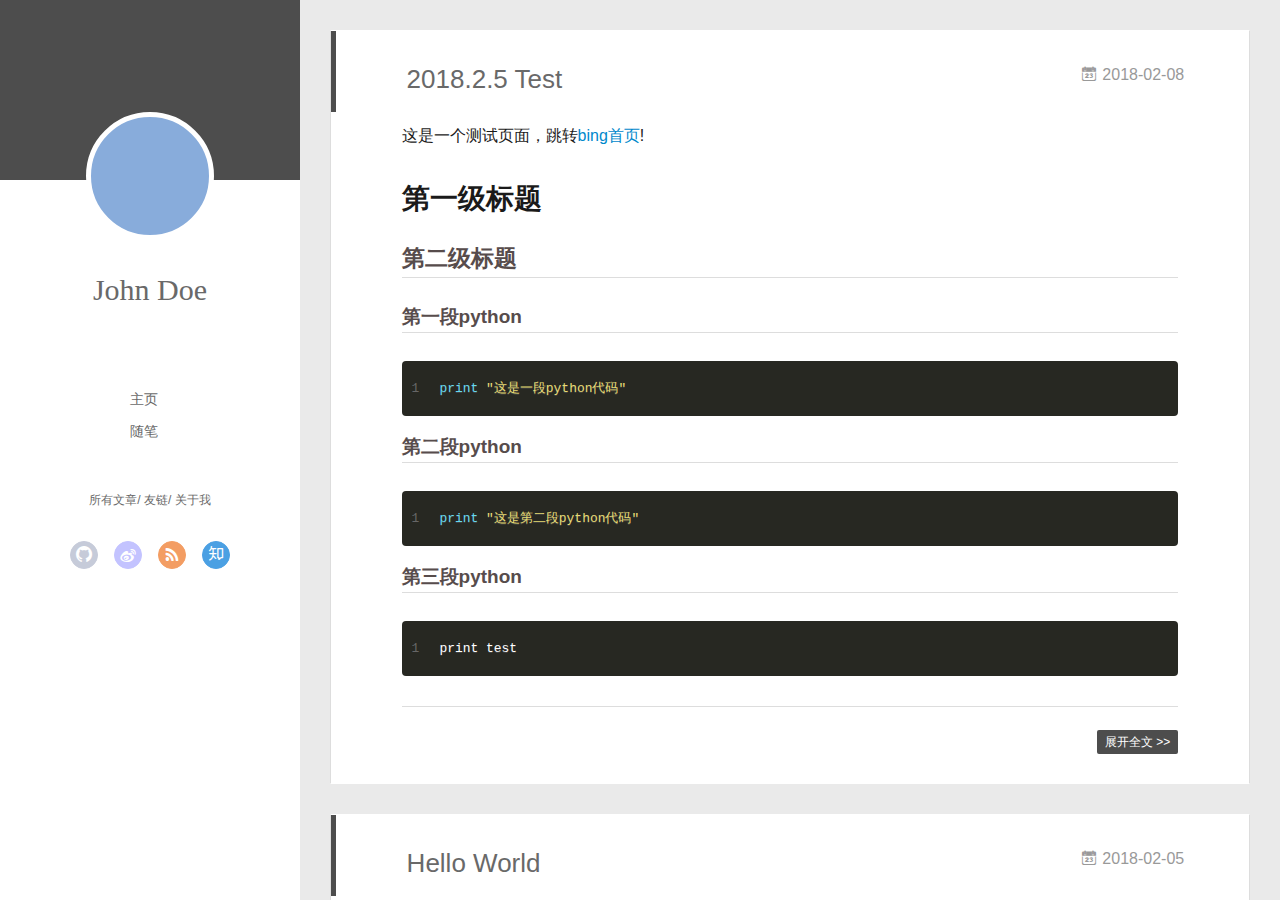
==== commit 882d5a93: "Site updated: 2018-02-08 16:00:24" ====
--- a/index.html
+++ b/index.html
@@ -1,305 +1,242 @@
 <!DOCTYPE html>
-
-
-
-  
-
-
-<html class="theme-next muse use-motion" lang="">
+<html>
 <head>
-  <meta charset="UTF-8"/>
-<meta http-equiv="X-UA-Compatible" content="IE=edge" />
-<meta name="viewport" content="width=device-width, initial-scale=1, maximum-scale=1"/>
-<meta name="theme-color" content="#222">
-
-
-
-
-
-
-
-
-
-<meta http-equiv="Cache-Control" content="no-transform" />
-<meta http-equiv="Cache-Control" content="no-siteapp" />
-
-
-
-
-
-
-
-
-
-
-
-
-
-
-
-
-  
-  
-  <link href="/lib/fancybox/source/jquery.fancybox.css?v=2.1.5" rel="stylesheet" type="text/css" />
-
-
-
-
-
-
-
-<link href="/lib/font-awesome/css/font-awesome.min.css?v=4.6.2" rel="stylesheet" type="text/css" />
-
-<link href="/css/main.css?v=5.1.4" rel="stylesheet" type="text/css" />
-
-
-  <link rel="apple-touch-icon" sizes="180x180" href="/images/apple-touch-icon-next.png?v=5.1.4">
-
-
-  <link rel="icon" type="image/png" sizes="32x32" href="/images/favicon-32x32-next.png?v=5.1.4">
-
-
-  <link rel="icon" type="image/png" sizes="16x16" href="/images/favicon-16x16-next.png?v=5.1.4">
-
-
-  <link rel="mask-icon" href="/images/logo.svg?v=5.1.4" color="#222">
-
-
-
-
-
-  <meta name="keywords" content="Hexo, NexT" />
-
-
-
-
-
-
-
-
-
-
-<meta property="og:type" content="website">
+  <meta charset="utf-8">
+  
+  <meta name="renderer" content="webkit">
+  <meta http-equiv="X-UA-Compatible" content="IE=edge" >
+  <link rel="dns-prefetch" href="http://yoursite.com">
+  <title>Hexo</title>
+  <meta name="viewport" content="width=device-width, initial-scale=1, maximum-scale=1">
+  <meta property="og:type" content="website">
 <meta property="og:title" content="Hexo">
 <meta property="og:url" content="http://yoursite.com/index.html">
 <meta property="og:site_name" content="Hexo">
 <meta name="twitter:card" content="summary">
 <meta name="twitter:title" content="Hexo">
-
-
-
-<script type="text/javascript" id="hexo.configurations">
-  var NexT = window.NexT || {};
-  var CONFIG = {
-    root: '/',
-    scheme: 'Muse',
-    version: '5.1.4',
-    sidebar: {"position":"left","display":"post","offset":12,"b2t":false,"scrollpercent":false,"onmobile":false},
-    fancybox: true,
-    tabs: true,
-    motion: {"enable":true,"async":false,"transition":{"post_block":"fadeIn","post_header":"slideDownIn","post_body":"slideDownIn","coll_header":"slideLeftIn","sidebar":"slideUpIn"}},
-    duoshuo: {
-      userId: '0',
-      author: 'Author'
-    },
-    algolia: {
-      applicationID: '',
-      apiKey: '',
-      indexName: '',
-      hits: {"per_page":10},
-      labels: {"input_placeholder":"Search for Posts","hits_empty":"We didn't find any results for the search: ${query}","hits_stats":"${hits} results found in ${time} ms"}
+  
+    <link rel="alternative" href="/atom.xml" title="Hexo" type="application/atom+xml">
+  
+  
+    <link rel="icon" href="/favicon.png">
+  
+  <link rel="stylesheet" type="text/css" href="/./main.0cf68a.css">
+  <style type="text/css">
+  
+    #container.show {
+      background: linear-gradient(200deg,#a0cfe4,#e8c37e);
     }
-  };
-</script>
-
-
-
-  <link rel="canonical" href="http://yoursite.com/"/>
-
-
-
-
-
-  <title>Hexo</title>
-  
-
-
-
-
-
-
-
+  </style>
+  
+
+  
 
 </head>
 
-<body itemscope itemtype="http://schema.org/WebPage" lang="">
-
-  
-  
-    
-  
-
-  <div class="container sidebar-position-left 
-  page-home">
-    <div class="headband"></div>
-
-    <header id="header" class="header" itemscope itemtype="http://schema.org/WPHeader">
-      <div class="header-inner"><div class="site-brand-wrapper">
-  <div class="site-meta ">
-    
-
-    <div class="custom-logo-site-title">
-      <a href="/"  class="brand" rel="start">
-        <span class="logo-line-before"><i></i></span>
-        <span class="site-title">Hexo</span>
-        <span class="logo-line-after"><i></i></span>
-      </a>
-    </div>
-      
-        <p class="site-subtitle"></p>
-      
+<body>
+  <div id="container" q-class="show:isCtnShow">
+    <canvas id="anm-canvas" class="anm-canvas"></canvas>
+    <div class="left-col" q-class="show:isShow">
+      
+<div class="overlay" style="background: #4d4d4d"></div>
+<div class="intrude-less">
+	<header id="header" class="inner">
+		<a href="/" class="profilepic">
+			<img src="" class="js-avatar">
+		</a>
+		<hgroup>
+		  <h1 class="header-author"><a href="/">John Doe</a></h1>
+		</hgroup>
+		
+
+		<nav class="header-menu">
+			<ul>
+			
+				<li><a href="/">主页</a></li>
+	        
+				<li><a href="/tags/随笔/">随笔</a></li>
+	        
+			</ul>
+		</nav>
+		<nav class="header-smart-menu">
+    		
+    			
+    			<a q-on="click: openSlider(e, 'innerArchive')" href="javascript:void(0)">所有文章</a>
+    			
+            
+    			
+    			<a q-on="click: openSlider(e, 'friends')" href="javascript:void(0)">友链</a>
+    			
+            
+    			
+    			<a q-on="click: openSlider(e, 'aboutme')" href="javascript:void(0)">关于我</a>
+    			
+            
+		</nav>
+		<nav class="header-nav">
+			<div class="social">
+				
+					<a class="github" target="_blank" href="#" title="github"><i class="icon-github"></i></a>
+		        
+					<a class="weibo" target="_blank" href="#" title="weibo"><i class="icon-weibo"></i></a>
+		        
+					<a class="rss" target="_blank" href="#" title="rss"><i class="icon-rss"></i></a>
+		        
+					<a class="zhihu" target="_blank" href="#" title="zhihu"><i class="icon-zhihu"></i></a>
+		        
+			</div>
+		</nav>
+	</header>		
+</div>
+
+    </div>
+    <div class="mid-col" q-class="show:isShow,hide:isShow|isFalse">
+      
+<nav id="mobile-nav">
+  	<div class="overlay js-overlay" style="background: #4d4d4d"></div>
+	<div class="btnctn js-mobile-btnctn">
+  		<div class="slider-trigger list" q-on="click: openSlider(e)"><i class="icon icon-sort"></i></div>
+	</div>
+	<div class="intrude-less">
+		<header id="header" class="inner">
+			<div class="profilepic">
+				<img src="" class="js-avatar">
+			</div>
+			<hgroup>
+			  <h1 class="header-author js-header-author">John Doe</h1>
+			</hgroup>
+			
+			
+			
+				
+			
+				
+			
+			
+			
+			<nav class="header-nav">
+				<div class="social">
+					
+						<a class="github" target="_blank" href="#" title="github"><i class="icon-github"></i></a>
+			        
+						<a class="weibo" target="_blank" href="#" title="weibo"><i class="icon-weibo"></i></a>
+			        
+						<a class="rss" target="_blank" href="#" title="rss"><i class="icon-rss"></i></a>
+			        
+						<a class="zhihu" target="_blank" href="#" title="zhihu"><i class="icon-zhihu"></i></a>
+			        
+				</div>
+			</nav>
+
+			<nav class="header-menu js-header-menu">
+				<ul style="width: 50%">
+				
+				
+					<li style="width: 50%"><a href="/">主页</a></li>
+		        
+					<li style="width: 50%"><a href="/tags/随笔/">随笔</a></li>
+		        
+				</ul>
+			</nav>
+		</header>				
+	</div>
+	<div class="mobile-mask" style="display:none" q-show="isShow"></div>
+</nav>
+
+      <div id="wrapper" class="body-wrap">
+        <div class="menu-l">
+          <div class="canvas-wrap">
+            <canvas data-colors="#eaeaea" data-sectionHeight="100" data-contentId="js-content" id="myCanvas1" class="anm-canvas"></canvas>
+          </div>
+          <div id="js-content" class="content-ll">
+            
+  
+    <article id="post-2018-2-5-Test" class="article article-type-post  article-index" itemscope itemprop="blogPost">
+  <div class="article-inner">
+    
+      <header class="article-header">
+        
+  
+    <h1 itemprop="name">
+      <a class="article-title" href="/2018/02/08/2018-2-5-Test/">2018.2.5 Test</a>
+    </h1>
+  
+
+        
+        <a href="/2018/02/08/2018-2-5-Test/" class="archive-article-date">
+  	<time datetime="2018-02-08T03:56:33.858Z" itemprop="datePublished"><i class="icon-calendar icon"></i>2018-02-08</time>
+</a>
+        
+      </header>
+    
+    <div class="article-entry" itemprop="articleBody">
+      
+        <p>这是一个测试页面，跳转<a href="https://cn.bing.com/" target="_blank" rel="noopener">bing首页</a>!</p>
+<h1 id="第一级标题"><a href="#第一级标题" class="headerlink" title="第一级标题"></a>第一级标题</h1><h2 id="第二级标题"><a href="#第二级标题" class="headerlink" title="第二级标题"></a>第二级标题</h2><h3 id="第一段python"><a href="#第一段python" class="headerlink" title="第一段python"></a>第一段python</h3><figure class="highlight python"><table><tr><td class="gutter"><pre><span class="line">1</span><br></pre></td><td class="code"><pre><span class="line"><span class="keyword">print</span> <span class="string">"这是一段python代码"</span></span><br></pre></td></tr></table></figure>
+<h3 id="第二段python"><a href="#第二段python" class="headerlink" title="第二段python"></a>第二段python</h3><figure class="highlight python"><table><tr><td class="gutter"><pre><span class="line">1</span><br></pre></td><td class="code"><pre><span class="line"><span class="keyword">print</span> <span class="string">"这是第二段python代码"</span></span><br></pre></td></tr></table></figure>
+<h3 id="第三段python"><a href="#第三段python" class="headerlink" title="第三段python"></a>第三段python</h3><figure class="highlight plain"><table><tr><td class="gutter"><pre><span class="line">1</span><br></pre></td><td class="code"><pre><span class="line">print test</span><br></pre></td></tr></table></figure>
+      
+
+      
+    </div>
+    <div class="article-info article-info-index">
+      
+      
+      
+
+      
+        <p class="article-more-link">
+          <a class="article-more-a" href="/2018/02/08/2018-2-5-Test/">展开全文 >></a>
+        </p>
+      
+
+      
+      <div class="clearfix"></div>
+    </div>
   </div>
-
-  <div class="site-nav-toggle">
-    <button>
-      <span class="btn-bar"></span>
-      <span class="btn-bar"></span>
-      <span class="btn-bar"></span>
-    </button>
-  </div>
-</div>
-
-<nav class="site-nav">
-  
-
-  
-    <ul id="menu" class="menu">
-      
-        
-        <li class="menu-item menu-item-home">
-          <a href="/" rel="section">
-            
-              <i class="menu-item-icon fa fa-fw fa-home"></i> <br />
-            
-            Startseite
-          </a>
-        </li>
-      
-        
-        <li class="menu-item menu-item-archives">
-          <a href="/archives/" rel="section">
-            
-              <i class="menu-item-icon fa fa-fw fa-archive"></i> <br />
-            
-            Archiv
-          </a>
-        </li>
-      
-
-      
-    </ul>
-  
-
-  
-</nav>
-
-
-
- </div>
-    </header>
-
-    <main id="main" class="main">
-      <div class="main-inner">
-        <div class="content-wrap">
-          <div id="content" class="content">
-            
-  <section id="posts" class="posts-expand">
-    
-      
-
-  
-
-  
-  
-  
-
-  <article class="post post-type-normal" itemscope itemtype="http://schema.org/Article">
-  
-  
-  
-  <div class="post-block">
-    <link itemprop="mainEntityOfPage" href="http://yoursite.com/2018/02/05/hello-world/">
-
-    <span hidden itemprop="author" itemscope itemtype="http://schema.org/Person">
-      <meta itemprop="name" content="John Doe">
-      <meta itemprop="description" content="">
-      <meta itemprop="image" content="/images/avatar.gif">
-    </span>
-
-    <span hidden itemprop="publisher" itemscope itemtype="http://schema.org/Organization">
-      <meta itemprop="name" content="Hexo">
-    </span>
-
-    
-      <header class="post-header">
-
-        
-        
-          <h1 class="post-title" itemprop="name headline">
-                
-                <a class="post-title-link" href="/2018/02/05/hello-world/" itemprop="url">Hello World</a></h1>
-        
-
-        <div class="post-meta">
-          <span class="post-time">
-            
-              <span class="post-meta-item-icon">
-                <i class="fa fa-calendar-o"></i>
-              </span>
-              
-                <span class="post-meta-item-text">Veröffentlicht am</span>
-              
-              <time title="Post created" itemprop="dateCreated datePublished" datetime="2018-02-05T15:50:29+08:00">
-                2018-02-05
-              </time>
-            
-
-            
-
-            
-          </span>
-
-          
-
-          
-            
-          
-
-          
-          
-
-          
-
-          
-
-          
-
-        </div>
+</article>
+
+<aside class="wrap-side-operation">
+    <div class="mod-side-operation">
+        
+        <div class="jump-container" id="js-jump-container" style="display:none;">
+            <a href="javascript:void(0)" class="mod-side-operation__jump-to-top">
+                <i class="icon-font icon-back"></i>
+            </a>
+            <div id="js-jump-plan-container" class="jump-plan-container" style="top: -11px;">
+                <i class="icon-font icon-plane jump-plane"></i>
+            </div>
+        </div>
+        
+        
+    </div>
+</aside>
+
+
+
+
+  
+    <article id="post-hello-world" class="article article-type-post  article-index" itemscope itemprop="blogPost">
+  <div class="article-inner">
+    
+      <header class="article-header">
+        
+  
+    <h1 itemprop="name">
+      <a class="article-title" href="/2018/02/05/hello-world/">Hello World</a>
+    </h1>
+  
+
+        
+        <a href="/2018/02/05/hello-world/" class="archive-article-date">
+  	<time datetime="2018-02-05T07:50:29.326Z" itemprop="datePublished"><i class="icon-calendar icon"></i>2018-02-05</time>
+</a>
+        
       </header>
     
-
-    
-    
-    
-    <div class="post-body" itemprop="articleBody">
-
-      
-      
-
-      
-        
-          
-            <p>Welcome to <a href="https://hexo.io/" target="_blank" rel="noopener">Hexo</a>! This is your very first post. Check <a href="https://hexo.io/docs/" target="_blank" rel="noopener">documentation</a> for more info. If you get any problems when using Hexo, you can find the answer in <a href="https://hexo.io/docs/troubleshooting.html" target="_blank" rel="noopener">troubleshooting</a> or you can ask me on <a href="https://github.com/hexojs/hexo/issues" target="_blank" rel="noopener">GitHub</a>.</p>
+    <div class="article-entry" itemprop="articleBody">
+      
+        <p>Welcome to <a href="https://hexo.io/" target="_blank" rel="noopener">Hexo</a>! This is your very first post. Check <a href="https://hexo.io/docs/" target="_blank" rel="noopener">documentation</a> for more info. If you get any problems when using Hexo, you can find the answer in <a href="https://hexo.io/docs/troubleshooting.html" target="_blank" rel="noopener">troubleshooting</a> or you can ask me on <a href="https://github.com/hexojs/hexo/issues" target="_blank" rel="noopener">GitHub</a>.</p>
 <h2 id="Quick-Start"><a href="#Quick-Start" class="headerlink" title="Quick Start"></a>Quick Start</h2><h3 id="Create-a-new-post"><a href="#Create-a-new-post" class="headerlink" title="Create a new post"></a>Create a new post</h3><figure class="highlight bash"><table><tr><td class="gutter"><pre><span class="line">1</span><br></pre></td><td class="code"><pre><span class="line">$ hexo new <span class="string">"My New Post"</span></span><br></pre></td></tr></table></figure>
 <p>More info: <a href="https://hexo.io/docs/writing.html" target="_blank" rel="noopener">Writing</a></p>
 <h3 id="Run-server"><a href="#Run-server" class="headerlink" title="Run server"></a>Run server</h3><figure class="highlight bash"><table><tr><td class="gutter"><pre><span class="line">1</span><br></pre></td><td class="code"><pre><span class="line">$ hexo server</span><br></pre></td></tr></table></figure>
@@ -309,307 +246,293 @@
 <h3 id="Deploy-to-remote-sites"><a href="#Deploy-to-remote-sites" class="headerlink" title="Deploy to remote sites"></a>Deploy to remote sites</h3><figure class="highlight bash"><table><tr><td class="gutter"><pre><span class="line">1</span><br></pre></td><td class="code"><pre><span class="line">$ hexo deploy</span><br></pre></td></tr></table></figure>
 <p>More info: <a href="https://hexo.io/docs/deployment.html" target="_blank" rel="noopener">Deployment</a></p>
 
-          
-        
-      
-    </div>
-    
-    
-    
-
-    
-
-    
-
-    
-
-    <footer class="post-footer">
-      
-
-      
-
-      
-
-      
-      
-        <div class="post-eof"></div>
-      
-    </footer>
+      
+
+      
+    </div>
+    <div class="article-info article-info-index">
+      
+      
+      
+
+      
+        <p class="article-more-link">
+          <a class="article-more-a" href="/2018/02/05/hello-world/">展开全文 >></a>
+        </p>
+      
+
+      
+      <div class="clearfix"></div>
+    </div>
   </div>
-  
-  
-  
-  </article>
-
-
-    
-  </section>
-
+</article>
+
+<aside class="wrap-side-operation">
+    <div class="mod-side-operation">
+        
+        <div class="jump-container" id="js-jump-container" style="display:none;">
+            <a href="javascript:void(0)" class="mod-side-operation__jump-to-top">
+                <i class="icon-font icon-back"></i>
+            </a>
+            <div id="js-jump-plan-container" class="jump-plan-container" style="top: -11px;">
+                <i class="icon-font icon-plane jump-plane"></i>
+            </div>
+        </div>
+        
+        
+    </div>
+</aside>
+
+
+
+
+  
   
 
 
           </div>
-          
-
-
-          
-
-        </div>
-        
-          
-  
-  <div class="sidebar-toggle">
-    <div class="sidebar-toggle-line-wrap">
-      <span class="sidebar-toggle-line sidebar-toggle-line-first"></span>
-      <span class="sidebar-toggle-line sidebar-toggle-line-middle"></span>
-      <span class="sidebar-toggle-line sidebar-toggle-line-last"></span>
+        </div>
+      </div>
+      <footer id="footer">
+  <div class="outer">
+    <div id="footer-info">
+    	<div class="footer-left">
+    		&copy; 2018 John Doe
+    	</div>
+      	<div class="footer-right">
+      		<a href="http://hexo.io/" target="_blank">Hexo</a>  Theme <a href="https://github.com/litten/hexo-theme-yilia" target="_blank">Yilia</a> by Litten
+      	</div>
     </div>
   </div>
-
-  <aside id="sidebar" class="sidebar">
-    
-    <div class="sidebar-inner">
-
-      
-
-      
-
-      <section class="site-overview-wrap sidebar-panel sidebar-panel-active">
-        <div class="site-overview">
-          <div class="site-author motion-element" itemprop="author" itemscope itemtype="http://schema.org/Person">
+</footer>
+    </div>
+    <script>
+	var yiliaConfig = {
+		mathjax: false,
+		isHome: true,
+		isPost: false,
+		isArchive: false,
+		isTag: false,
+		isCategory: false,
+		open_in_new: false,
+		toc_hide_index: true,
+		root: "/",
+		innerArchive: true,
+		showTags: false
+	}
+</script>
+
+<script>!function(t){function n(e){if(r[e])return r[e].exports;var i=r[e]={exports:{},id:e,loaded:!1};return t[e].call(i.exports,i,i.exports,n),i.loaded=!0,i.exports}var r={};n.m=t,n.c=r,n.p="./",n(0)}([function(t,n,r){r(195),t.exports=r(191)},function(t,n,r){var e=r(3),i=r(52),o=r(27),u=r(28),c=r(53),f="prototype",a=function(t,n,r){var s,l,h,v,p=t&a.F,d=t&a.G,y=t&a.S,g=t&a.P,b=t&a.B,m=d?e:y?e[n]||(e[n]={}):(e[n]||{})[f],x=d?i:i[n]||(i[n]={}),w=x[f]||(x[f]={});d&&(r=n);for(s in r)l=!p&&m&&void 0!==m[s],h=(l?m:r)[s],v=b&&l?c(h,e):g&&"function"==typeof h?c(Function.call,h):h,m&&u(m,s,h,t&a.U),x[s]!=h&&o(x,s,v),g&&w[s]!=h&&(w[s]=h)};e.core=i,a.F=1,a.G=2,a.S=4,a.P=8,a.B=16,a.W=32,a.U=64,a.R=128,t.exports=a},function(t,n,r){var e=r(6);t.exports=function(t){if(!e(t))throw TypeError(t+" is not an object!");return t}},function(t,n){var r=t.exports="undefined"!=typeof window&&window.Math==Math?window:"undefined"!=typeof self&&self.Math==Math?self:Function("return this")();"number"==typeof __g&&(__g=r)},function(t,n){t.exports=function(t){try{return!!t()}catch(t){return!0}}},function(t,n){var r=t.exports="undefined"!=typeof window&&window.Math==Math?window:"undefined"!=typeof self&&self.Math==Math?self:Function("return this")();"number"==typeof __g&&(__g=r)},function(t,n){t.exports=function(t){return"object"==typeof t?null!==t:"function"==typeof t}},function(t,n,r){var e=r(126)("wks"),i=r(76),o=r(3).Symbol,u="function"==typeof o;(t.exports=function(t){return e[t]||(e[t]=u&&o[t]||(u?o:i)("Symbol."+t))}).store=e},function(t,n){var r={}.hasOwnProperty;t.exports=function(t,n){return r.call(t,n)}},function(t,n,r){var e=r(94),i=r(33);t.exports=function(t){return e(i(t))}},function(t,n,r){t.exports=!r(4)(function(){return 7!=Object.defineProperty({},"a",{get:function(){return 7}}).a})},function(t,n,r){var e=r(2),i=r(167),o=r(50),u=Object.defineProperty;n.f=r(10)?Object.defineProperty:function(t,n,r){if(e(t),n=o(n,!0),e(r),i)try{return u(t,n,r)}catch(t){}if("get"in r||"set"in r)throw TypeError("Accessors not supported!");return"value"in r&&(t[n]=r.value),t}},function(t,n,r){t.exports=!r(18)(function(){return 7!=Object.defineProperty({},"a",{get:function(){return 7}}).a})},function(t,n,r){var e=r(14),i=r(22);t.exports=r(12)?function(t,n,r){return e.f(t,n,i(1,r))}:function(t,n,r){return t[n]=r,t}},function(t,n,r){var e=r(20),i=r(58),o=r(42),u=Object.defineProperty;n.f=r(12)?Object.defineProperty:function(t,n,r){if(e(t),n=o(n,!0),e(r),i)try{return u(t,n,r)}catch(t){}if("get"in r||"set"in r)throw TypeError("Accessors not supported!");return"value"in r&&(t[n]=r.value),t}},function(t,n,r){var e=r(40)("wks"),i=r(23),o=r(5).Symbol,u="function"==typeof o;(t.exports=function(t){return e[t]||(e[t]=u&&o[t]||(u?o:i)("Symbol."+t))}).store=e},function(t,n,r){var e=r(67),i=Math.min;t.exports=function(t){return t>0?i(e(t),9007199254740991):0}},function(t,n,r){var e=r(46);t.exports=function(t){return Object(e(t))}},function(t,n){t.exports=function(t){try{return!!t()}catch(t){return!0}}},function(t,n,r){var e=r(63),i=r(34);t.exports=Object.keys||function(t){return e(t,i)}},function(t,n,r){var e=r(21);t.exports=function(t){if(!e(t))throw TypeError(t+" is not an object!");return t}},function(t,n){t.exports=function(t){return"object"==typeof t?null!==t:"function"==typeof t}},function(t,n){t.exports=function(t,n){return{enumerable:!(1&t),configurable:!(2&t),writable:!(4&t),value:n}}},function(t,n){var r=0,e=Math.random();t.exports=function(t){return"Symbol(".concat(void 0===t?"":t,")_",(++r+e).toString(36))}},function(t,n){var r={}.hasOwnProperty;t.exports=function(t,n){return r.call(t,n)}},function(t,n){var r=t.exports={version:"2.4.0"};"number"==typeof __e&&(__e=r)},function(t,n){t.exports=function(t){if("function"!=typeof t)throw TypeError(t+" is not a function!");return t}},function(t,n,r){var e=r(11),i=r(66);t.exports=r(10)?function(t,n,r){return e.f(t,n,i(1,r))}:function(t,n,r){return t[n]=r,t}},function(t,n,r){var e=r(3),i=r(27),o=r(24),u=r(76)("src"),c="toString",f=Function[c],a=(""+f).split(c);r(52).inspectSource=function(t){return f.call(t)},(t.exports=function(t,n,r,c){var f="function"==typeof r;f&&(o(r,"name")||i(r,"name",n)),t[n]!==r&&(f&&(o(r,u)||i(r,u,t[n]?""+t[n]:a.join(String(n)))),t===e?t[n]=r:c?t[n]?t[n]=r:i(t,n,r):(delete t[n],i(t,n,r)))})(Function.prototype,c,function(){return"function"==typeof this&&this[u]||f.call(this)})},function(t,n,r){var e=r(1),i=r(4),o=r(46),u=function(t,n,r,e){var i=String(o(t)),u="<"+n;return""!==r&&(u+=" "+r+'="'+String(e).replace(/"/g,"&quot;")+'"'),u+">"+i+"</"+n+">"};t.exports=function(t,n){var r={};r[t]=n(u),e(e.P+e.F*i(function(){var n=""[t]('"');return n!==n.toLowerCase()||n.split('"').length>3}),"String",r)}},function(t,n,r){var e=r(115),i=r(46);t.exports=function(t){return e(i(t))}},function(t,n,r){var e=r(116),i=r(66),o=r(30),u=r(50),c=r(24),f=r(167),a=Object.getOwnPropertyDescriptor;n.f=r(10)?a:function(t,n){if(t=o(t),n=u(n,!0),f)try{return a(t,n)}catch(t){}if(c(t,n))return i(!e.f.call(t,n),t[n])}},function(t,n,r){var e=r(24),i=r(17),o=r(145)("IE_PROTO"),u=Object.prototype;t.exports=Object.getPrototypeOf||function(t){return t=i(t),e(t,o)?t[o]:"function"==typeof t.constructor&&t instanceof t.constructor?t.constructor.prototype:t instanceof Object?u:null}},function(t,n){t.exports=function(t){if(void 0==t)throw TypeError("Can't call method on  "+t);return t}},function(t,n){t.exports="constructor,hasOwnProperty,isPrototypeOf,propertyIsEnumerable,toLocaleString,toString,valueOf".split(",")},function(t,n){t.exports={}},function(t,n){t.exports=!0},function(t,n){n.f={}.propertyIsEnumerable},function(t,n,r){var e=r(14).f,i=r(8),o=r(15)("toStringTag");t.exports=function(t,n,r){t&&!i(t=r?t:t.prototype,o)&&e(t,o,{configurable:!0,value:n})}},function(t,n,r){var e=r(40)("keys"),i=r(23);t.exports=function(t){return e[t]||(e[t]=i(t))}},function(t,n,r){var e=r(5),i="__core-js_shared__",o=e[i]||(e[i]={});t.exports=function(t){return o[t]||(o[t]={})}},function(t,n){var r=Math.ceil,e=Math.floor;t.exports=function(t){return isNaN(t=+t)?0:(t>0?e:r)(t)}},function(t,n,r){var e=r(21);t.exports=function(t,n){if(!e(t))return t;var r,i;if(n&&"function"==typeof(r=t.toString)&&!e(i=r.call(t)))return i;if("function"==typeof(r=t.valueOf)&&!e(i=r.call(t)))return i;if(!n&&"function"==typeof(r=t.toString)&&!e(i=r.call(t)))return i;throw TypeError("Can't convert object to primitive value")}},function(t,n,r){var e=r(5),i=r(25),o=r(36),u=r(44),c=r(14).f;t.exports=function(t){var n=i.Symbol||(i.Symbol=o?{}:e.Symbol||{});"_"==t.charAt(0)||t in n||c(n,t,{value:u.f(t)})}},function(t,n,r){n.f=r(15)},function(t,n){var r={}.toString;t.exports=function(t){return r.call(t).slice(8,-1)}},function(t,n){t.exports=function(t){if(void 0==t)throw TypeError("Can't call method on  "+t);return t}},function(t,n,r){var e=r(4);t.exports=function(t,n){return!!t&&e(function(){n?t.call(null,function(){},1):t.call(null)})}},function(t,n,r){var e=r(53),i=r(115),o=r(17),u=r(16),c=r(203);t.exports=function(t,n){var r=1==t,f=2==t,a=3==t,s=4==t,l=6==t,h=5==t||l,v=n||c;return function(n,c,p){for(var d,y,g=o(n),b=i(g),m=e(c,p,3),x=u(b.length),w=0,S=r?v(n,x):f?v(n,0):void 0;x>w;w++)if((h||w in b)&&(d=b[w],y=m(d,w,g),t))if(r)S[w]=y;else if(y)switch(t){case 3:return!0;case 5:return d;case 6:return w;case 2:S.push(d)}else if(s)return!1;return l?-1:a||s?s:S}}},function(t,n,r){var e=r(1),i=r(52),o=r(4);t.exports=function(t,n){var r=(i.Object||{})[t]||Object[t],u={};u[t]=n(r),e(e.S+e.F*o(function(){r(1)}),"Object",u)}},function(t,n,r){var e=r(6);t.exports=function(t,n){if(!e(t))return t;var r,i;if(n&&"function"==typeof(r=t.toString)&&!e(i=r.call(t)))return i;if("function"==typeof(r=t.valueOf)&&!e(i=r.call(t)))return i;if(!n&&"function"==typeof(r=t.toString)&&!e(i=r.call(t)))return i;throw TypeError("Can't convert object to primitive value")}},function(t,n,r){var e=r(5),i=r(25),o=r(91),u=r(13),c="prototype",f=function(t,n,r){var a,s,l,h=t&f.F,v=t&f.G,p=t&f.S,d=t&f.P,y=t&f.B,g=t&f.W,b=v?i:i[n]||(i[n]={}),m=b[c],x=v?e:p?e[n]:(e[n]||{})[c];v&&(r=n);for(a in r)(s=!h&&x&&void 0!==x[a])&&a in b||(l=s?x[a]:r[a],b[a]=v&&"function"!=typeof x[a]?r[a]:y&&s?o(l,e):g&&x[a]==l?function(t){var n=function(n,r,e){if(this instanceof t){switch(arguments.length){case 0:return new t;case 1:return new t(n);case 2:return new t(n,r)}return new t(n,r,e)}return t.apply(this,arguments)};return n[c]=t[c],n}(l):d&&"function"==typeof l?o(Function.call,l):l,d&&((b.virtual||(b.virtual={}))[a]=l,t&f.R&&m&&!m[a]&&u(m,a,l)))};f.F=1,f.G=2,f.S=4,f.P=8,f.B=16,f.W=32,f.U=64,f.R=128,t.exports=f},function(t,n){var r=t.exports={version:"2.4.0"};"number"==typeof __e&&(__e=r)},function(t,n,r){var e=r(26);t.exports=function(t,n,r){if(e(t),void 0===n)return t;switch(r){case 1:return function(r){return t.call(n,r)};case 2:return function(r,e){return t.call(n,r,e)};case 3:return function(r,e,i){return t.call(n,r,e,i)}}return function(){return t.apply(n,arguments)}}},function(t,n,r){var e=r(183),i=r(1),o=r(126)("metadata"),u=o.store||(o.store=new(r(186))),c=function(t,n,r){var i=u.get(t);if(!i){if(!r)return;u.set(t,i=new e)}var o=i.get(n);if(!o){if(!r)return;i.set(n,o=new e)}return o},f=function(t,n,r){var e=c(n,r,!1);return void 0!==e&&e.has(t)},a=function(t,n,r){var e=c(n,r,!1);return void 0===e?void 0:e.get(t)},s=function(t,n,r,e){c(r,e,!0).set(t,n)},l=function(t,n){var r=c(t,n,!1),e=[];return r&&r.forEach(function(t,n){e.push(n)}),e},h=function(t){return void 0===t||"symbol"==typeof t?t:String(t)},v=function(t){i(i.S,"Reflect",t)};t.exports={store:u,map:c,has:f,get:a,set:s,keys:l,key:h,exp:v}},function(t,n,r){"use strict";if(r(10)){var e=r(69),i=r(3),o=r(4),u=r(1),c=r(127),f=r(152),a=r(53),s=r(68),l=r(66),h=r(27),v=r(73),p=r(67),d=r(16),y=r(75),g=r(50),b=r(24),m=r(180),x=r(114),w=r(6),S=r(17),_=r(137),O=r(70),E=r(32),P=r(71).f,j=r(154),F=r(76),M=r(7),A=r(48),N=r(117),T=r(146),I=r(155),k=r(80),L=r(123),R=r(74),C=r(130),D=r(160),U=r(11),W=r(31),G=U.f,B=W.f,V=i.RangeError,z=i.TypeError,q=i.Uint8Array,K="ArrayBuffer",J="Shared"+K,Y="BYTES_PER_ELEMENT",H="prototype",$=Array[H],X=f.ArrayBuffer,Q=f.DataView,Z=A(0),tt=A(2),nt=A(3),rt=A(4),et=A(5),it=A(6),ot=N(!0),ut=N(!1),ct=I.values,ft=I.keys,at=I.entries,st=$.lastIndexOf,lt=$.reduce,ht=$.reduceRight,vt=$.join,pt=$.sort,dt=$.slice,yt=$.toString,gt=$.toLocaleString,bt=M("iterator"),mt=M("toStringTag"),xt=F("typed_constructor"),wt=F("def_constructor"),St=c.CONSTR,_t=c.TYPED,Ot=c.VIEW,Et="Wrong length!",Pt=A(1,function(t,n){return Tt(T(t,t[wt]),n)}),jt=o(function(){return 1===new q(new Uint16Array([1]).buffer)[0]}),Ft=!!q&&!!q[H].set&&o(function(){new q(1).set({})}),Mt=function(t,n){if(void 0===t)throw z(Et);var r=+t,e=d(t);if(n&&!m(r,e))throw V(Et);return e},At=function(t,n){var r=p(t);if(r<0||r%n)throw V("Wrong offset!");return r},Nt=function(t){if(w(t)&&_t in t)return t;throw z(t+" is not a typed array!")},Tt=function(t,n){if(!(w(t)&&xt in t))throw z("It is not a typed array constructor!");return new t(n)},It=function(t,n){return kt(T(t,t[wt]),n)},kt=function(t,n){for(var r=0,e=n.length,i=Tt(t,e);e>r;)i[r]=n[r++];return i},Lt=function(t,n,r){G(t,n,{get:function(){return this._d[r]}})},Rt=function(t){var n,r,e,i,o,u,c=S(t),f=arguments.length,s=f>1?arguments[1]:void 0,l=void 0!==s,h=j(c);if(void 0!=h&&!_(h)){for(u=h.call(c),e=[],n=0;!(o=u.next()).done;n++)e.push(o.value);c=e}for(l&&f>2&&(s=a(s,arguments[2],2)),n=0,r=d(c.length),i=Tt(this,r);r>n;n++)i[n]=l?s(c[n],n):c[n];return i},Ct=function(){for(var t=0,n=arguments.length,r=Tt(this,n);n>t;)r[t]=arguments[t++];return r},Dt=!!q&&o(function(){gt.call(new q(1))}),Ut=function(){return gt.apply(Dt?dt.call(Nt(this)):Nt(this),arguments)},Wt={copyWithin:function(t,n){return D.call(Nt(this),t,n,arguments.length>2?arguments[2]:void 0)},every:function(t){return rt(Nt(this),t,arguments.length>1?arguments[1]:void 0)},fill:function(t){return C.apply(Nt(this),arguments)},filter:function(t){return It(this,tt(Nt(this),t,arguments.length>1?arguments[1]:void 0))},find:function(t){return et(Nt(this),t,arguments.length>1?arguments[1]:void 0)},findIndex:function(t){return it(Nt(this),t,arguments.length>1?arguments[1]:void 0)},forEach:function(t){Z(Nt(this),t,arguments.length>1?arguments[1]:void 0)},indexOf:function(t){return ut(Nt(this),t,arguments.length>1?arguments[1]:void 0)},includes:function(t){return ot(Nt(this),t,arguments.length>1?arguments[1]:void 0)},join:function(t){return vt.apply(Nt(this),arguments)},lastIndexOf:function(t){return st.apply(Nt(this),arguments)},map:function(t){return Pt(Nt(this),t,arguments.length>1?arguments[1]:void 0)},reduce:function(t){return lt.apply(Nt(this),arguments)},reduceRight:function(t){return ht.apply(Nt(this),arguments)},reverse:function(){for(var t,n=this,r=Nt(n).length,e=Math.floor(r/2),i=0;i<e;)t=n[i],n[i++]=n[--r],n[r]=t;return n},some:function(t){return nt(Nt(this),t,arguments.length>1?arguments[1]:void 0)},sort:function(t){return pt.call(Nt(this),t)},subarray:function(t,n){var r=Nt(this),e=r.length,i=y(t,e);return new(T(r,r[wt]))(r.buffer,r.byteOffset+i*r.BYTES_PER_ELEMENT,d((void 0===n?e:y(n,e))-i))}},Gt=function(t,n){return It(this,dt.call(Nt(this),t,n))},Bt=function(t){Nt(this);var n=At(arguments[1],1),r=this.length,e=S(t),i=d(e.length),o=0;if(i+n>r)throw V(Et);for(;o<i;)this[n+o]=e[o++]},Vt={entries:function(){return at.call(Nt(this))},keys:function(){return ft.call(Nt(this))},values:function(){return ct.call(Nt(this))}},zt=function(t,n){return w(t)&&t[_t]&&"symbol"!=typeof n&&n in t&&String(+n)==String(n)},qt=function(t,n){return zt(t,n=g(n,!0))?l(2,t[n]):B(t,n)},Kt=function(t,n,r){return!(zt(t,n=g(n,!0))&&w(r)&&b(r,"value"))||b(r,"get")||b(r,"set")||r.configurable||b(r,"writable")&&!r.writable||b(r,"enumerable")&&!r.enumerable?G(t,n,r):(t[n]=r.value,t)};St||(W.f=qt,U.f=Kt),u(u.S+u.F*!St,"Object",{getOwnPropertyDescriptor:qt,defineProperty:Kt}),o(function(){yt.call({})})&&(yt=gt=function(){return vt.call(this)});var Jt=v({},Wt);v(Jt,Vt),h(Jt,bt,Vt.values),v(Jt,{slice:Gt,set:Bt,constructor:function(){},toString:yt,toLocaleString:Ut}),Lt(Jt,"buffer","b"),Lt(Jt,"byteOffset","o"),Lt(Jt,"byteLength","l"),Lt(Jt,"length","e"),G(Jt,mt,{get:function(){return this[_t]}}),t.exports=function(t,n,r,f){f=!!f;var a=t+(f?"Clamped":"")+"Array",l="Uint8Array"!=a,v="get"+t,p="set"+t,y=i[a],g=y||{},b=y&&E(y),m=!y||!c.ABV,S={},_=y&&y[H],j=function(t,r){var e=t._d;return e.v[v](r*n+e.o,jt)},F=function(t,r,e){var i=t._d;f&&(e=(e=Math.round(e))<0?0:e>255?255:255&e),i.v[p](r*n+i.o,e,jt)},M=function(t,n){G(t,n,{get:function(){return j(this,n)},set:function(t){return F(this,n,t)},enumerable:!0})};m?(y=r(function(t,r,e,i){s(t,y,a,"_d");var o,u,c,f,l=0,v=0;if(w(r)){if(!(r instanceof X||(f=x(r))==K||f==J))return _t in r?kt(y,r):Rt.call(y,r);o=r,v=At(e,n);var p=r.byteLength;if(void 0===i){if(p%n)throw V(Et);if((u=p-v)<0)throw V(Et)}else if((u=d(i)*n)+v>p)throw V(Et);c=u/n}else c=Mt(r,!0),u=c*n,o=new X(u);for(h(t,"_d",{b:o,o:v,l:u,e:c,v:new Q(o)});l<c;)M(t,l++)}),_=y[H]=O(Jt),h(_,"constructor",y)):L(function(t){new y(null),new y(t)},!0)||(y=r(function(t,r,e,i){s(t,y,a);var o;return w(r)?r instanceof X||(o=x(r))==K||o==J?void 0!==i?new g(r,At(e,n),i):void 0!==e?new g(r,At(e,n)):new g(r):_t in r?kt(y,r):Rt.call(y,r):new g(Mt(r,l))}),Z(b!==Function.prototype?P(g).concat(P(b)):P(g),function(t){t in y||h(y,t,g[t])}),y[H]=_,e||(_.constructor=y));var A=_[bt],N=!!A&&("values"==A.name||void 0==A.name),T=Vt.values;h(y,xt,!0),h(_,_t,a),h(_,Ot,!0),h(_,wt,y),(f?new y(1)[mt]==a:mt in _)||G(_,mt,{get:function(){return a}}),S[a]=y,u(u.G+u.W+u.F*(y!=g),S),u(u.S,a,{BYTES_PER_ELEMENT:n,from:Rt,of:Ct}),Y in _||h(_,Y,n),u(u.P,a,Wt),R(a),u(u.P+u.F*Ft,a,{set:Bt}),u(u.P+u.F*!N,a,Vt),u(u.P+u.F*(_.toString!=yt),a,{toString:yt}),u(u.P+u.F*o(function(){new y(1).slice()}),a,{slice:Gt}),u(u.P+u.F*(o(function(){return[1,2].toLocaleString()!=new y([1,2]).toLocaleString()})||!o(function(){_.toLocaleString.call([1,2])})),a,{toLocaleString:Ut}),k[a]=N?A:T,e||N||h(_,bt,T)}}else t.exports=function(){}},function(t,n){var r={}.toString;t.exports=function(t){return r.call(t).slice(8,-1)}},function(t,n,r){var e=r(21),i=r(5).document,o=e(i)&&e(i.createElement);t.exports=function(t){return o?i.createElement(t):{}}},function(t,n,r){t.exports=!r(12)&&!r(18)(function(){return 7!=Object.defineProperty(r(57)("div"),"a",{get:function(){return 7}}).a})},function(t,n,r){"use strict";var e=r(36),i=r(51),o=r(64),u=r(13),c=r(8),f=r(35),a=r(96),s=r(38),l=r(103),h=r(15)("iterator"),v=!([].keys&&"next"in[].keys()),p="keys",d="values",y=function(){return this};t.exports=function(t,n,r,g,b,m,x){a(r,n,g);var w,S,_,O=function(t){if(!v&&t in F)return F[t];switch(t){case p:case d:return function(){return new r(this,t)}}return function(){return new r(this,t)}},E=n+" Iterator",P=b==d,j=!1,F=t.prototype,M=F[h]||F["@@iterator"]||b&&F[b],A=M||O(b),N=b?P?O("entries"):A:void 0,T="Array"==n?F.entries||M:M;if(T&&(_=l(T.call(new t)))!==Object.prototype&&(s(_,E,!0),e||c(_,h)||u(_,h,y)),P&&M&&M.name!==d&&(j=!0,A=function(){return M.call(this)}),e&&!x||!v&&!j&&F[h]||u(F,h,A),f[n]=A,f[E]=y,b)if(w={values:P?A:O(d),keys:m?A:O(p),entries:N},x)for(S in w)S in F||o(F,S,w[S]);else i(i.P+i.F*(v||j),n,w);return w}},function(t,n,r){var e=r(20),i=r(100),o=r(34),u=r(39)("IE_PROTO"),c=function(){},f="prototype",a=function(){var t,n=r(57)("iframe"),e=o.length;for(n.style.display="none",r(93).appendChild(n),n.src="javascript:",t=n.contentWindow.document,t.open(),t.write("<script>document.F=Object<\/script>"),t.close(),a=t.F;e--;)delete a[f][o[e]];return a()};t.exports=Object.create||function(t,n){var r;return null!==t?(c[f]=e(t),r=new c,c[f]=null,r[u]=t):r=a(),void 0===n?r:i(r,n)}},function(t,n,r){var e=r(63),i=r(34).concat("length","prototype");n.f=Object.getOwnPropertyNames||function(t){return e(t,i)}},function(t,n){n.f=Object.getOwnPropertySymbols},function(t,n,r){var e=r(8),i=r(9),o=r(90)(!1),u=r(39)("IE_PROTO");t.exports=function(t,n){var r,c=i(t),f=0,a=[];for(r in c)r!=u&&e(c,r)&&a.push(r);for(;n.length>f;)e(c,r=n[f++])&&(~o(a,r)||a.push(r));return a}},function(t,n,r){t.exports=r(13)},function(t,n,r){var e=r(76)("meta"),i=r(6),o=r(24),u=r(11).f,c=0,f=Object.isExtensible||function(){return!0},a=!r(4)(function(){return f(Object.preventExtensions({}))}),s=function(t){u(t,e,{value:{i:"O"+ ++c,w:{}}})},l=function(t,n){if(!i(t))return"symbol"==typeof t?t:("string"==typeof t?"S":"P")+t;if(!o(t,e)){if(!f(t))return"F";if(!n)return"E";s(t)}return t[e].i},h=function(t,n){if(!o(t,e)){if(!f(t))return!0;if(!n)return!1;s(t)}return t[e].w},v=function(t){return a&&p.NEED&&f(t)&&!o(t,e)&&s(t),t},p=t.exports={KEY:e,NEED:!1,fastKey:l,getWeak:h,onFreeze:v}},function(t,n){t.exports=function(t,n){return{enumerable:!(1&t),configurable:!(2&t),writable:!(4&t),value:n}}},function(t,n){var r=Math.ceil,e=Math.floor;t.exports=function(t){return isNaN(t=+t)?0:(t>0?e:r)(t)}},function(t,n){t.exports=function(t,n,r,e){if(!(t instanceof n)||void 0!==e&&e in t)throw TypeError(r+": incorrect invocation!");return t}},function(t,n){t.exports=!1},function(t,n,r){var e=r(2),i=r(173),o=r(133),u=r(145)("IE_PROTO"),c=function(){},f="prototype",a=function(){var t,n=r(132)("iframe"),e=o.length;for(n.style.display="none",r(135).appendChild(n),n.src="javascript:",t=n.contentWindow.document,t.open(),t.write("<script>document.F=Object<\/script>"),t.close(),a=t.F;e--;)delete a[f][o[e]];return a()};t.exports=Object.create||function(t,n){var r;return null!==t?(c[f]=e(t),r=new c,c[f]=null,r[u]=t):r=a(),void 0===n?r:i(r,n)}},function(t,n,r){var e=r(175),i=r(133).concat("length","prototype");n.f=Object.getOwnPropertyNames||function(t){return e(t,i)}},function(t,n,r){var e=r(175),i=r(133);t.exports=Object.keys||function(t){return e(t,i)}},function(t,n,r){var e=r(28);t.exports=function(t,n,r){for(var i in n)e(t,i,n[i],r);return t}},function(t,n,r){"use strict";var e=r(3),i=r(11),o=r(10),u=r(7)("species");t.exports=function(t){var n=e[t];o&&n&&!n[u]&&i.f(n,u,{configurable:!0,get:function(){return this}})}},function(t,n,r){var e=r(67),i=Math.max,o=Math.min;t.exports=function(t,n){return t=e(t),t<0?i(t+n,0):o(t,n)}},function(t,n){var r=0,e=Math.random();t.exports=function(t){return"Symbol(".concat(void 0===t?"":t,")_",(++r+e).toString(36))}},function(t,n,r){var e=r(33);t.exports=function(t){return Object(e(t))}},function(t,n,r){var e=r(7)("unscopables"),i=Array.prototype;void 0==i[e]&&r(27)(i,e,{}),t.exports=function(t){i[e][t]=!0}},function(t,n,r){var e=r(53),i=r(169),o=r(137),u=r(2),c=r(16),f=r(154),a={},s={},n=t.exports=function(t,n,r,l,h){var v,p,d,y,g=h?function(){return t}:f(t),b=e(r,l,n?2:1),m=0;if("function"!=typeof g)throw TypeError(t+" is not iterable!");if(o(g)){for(v=c(t.length);v>m;m++)if((y=n?b(u(p=t[m])[0],p[1]):b(t[m]))===a||y===s)return y}else for(d=g.call(t);!(p=d.next()).done;)if((y=i(d,b,p.value,n))===a||y===s)return y};n.BREAK=a,n.RETURN=s},function(t,n){t.exports={}},function(t,n,r){var e=r(11).f,i=r(24),o=r(7)("toStringTag");t.exports=function(t,n,r){t&&!i(t=r?t:t.prototype,o)&&e(t,o,{configurable:!0,value:n})}},function(t,n,r){var e=r(1),i=r(46),o=r(4),u=r(150),c="["+u+"]",f="​+",a=RegExp("^"+c+c+"*"),s=RegExp(c+c+"*$"),l=function(t,n,r){var i={},c=o(function(){return!!u[t]()||f[t]()!=f}),a=i[t]=c?n(h):u[t];r&&(i[r]=a),e(e.P+e.F*c,"String",i)},h=l.trim=function(t,n){return t=String(i(t)),1&n&&(t=t.replace(a,"")),2&n&&(t=t.replace(s,"")),t};t.exports=l},function(t,n,r){t.exports={default:r(86),__esModule:!0}},function(t,n,r){t.exports={default:r(87),__esModule:!0}},function(t,n,r){"use strict";function e(t){return t&&t.__esModule?t:{default:t}}n.__esModule=!0;var i=r(84),o=e(i),u=r(83),c=e(u),f="function"==typeof c.default&&"symbol"==typeof o.default?function(t){return typeof t}:function(t){return t&&"function"==typeof c.default&&t.constructor===c.default&&t!==c.default.prototype?"symbol":typeof t};n.default="function"==typeof c.default&&"symbol"===f(o.default)?function(t){return void 0===t?"undefined":f(t)}:function(t){return t&&"function"==typeof c.default&&t.constructor===c.default&&t!==c.default.prototype?"symbol":void 0===t?"undefined":f(t)}},function(t,n,r){r(110),r(108),r(111),r(112),t.exports=r(25).Symbol},function(t,n,r){r(109),r(113),t.exports=r(44).f("iterator")},function(t,n){t.exports=function(t){if("function"!=typeof t)throw TypeError(t+" is not a function!");return t}},function(t,n){t.exports=function(){}},function(t,n,r){var e=r(9),i=r(106),o=r(105);t.exports=function(t){return function(n,r,u){var c,f=e(n),a=i(f.length),s=o(u,a);if(t&&r!=r){for(;a>s;)if((c=f[s++])!=c)return!0}else for(;a>s;s++)if((t||s in f)&&f[s]===r)return t||s||0;return!t&&-1}}},function(t,n,r){var e=r(88);t.exports=function(t,n,r){if(e(t),void 0===n)return t;switch(r){case 1:return function(r){return t.call(n,r)};case 2:return function(r,e){return t.call(n,r,e)};case 3:return function(r,e,i){return t.call(n,r,e,i)}}return function(){return t.apply(n,arguments)}}},function(t,n,r){var e=r(19),i=r(62),o=r(37);t.exports=function(t){var n=e(t),r=i.f;if(r)for(var u,c=r(t),f=o.f,a=0;c.length>a;)f.call(t,u=c[a++])&&n.push(u);return n}},function(t,n,r){t.exports=r(5).document&&document.documentElement},function(t,n,r){var e=r(56);t.exports=Object("z").propertyIsEnumerable(0)?Object:function(t){return"String"==e(t)?t.split(""):Object(t)}},function(t,n,r){var e=r(56);t.exports=Array.isArray||function(t){return"Array"==e(t)}},function(t,n,r){"use strict";var e=r(60),i=r(22),o=r(38),u={};r(13)(u,r(15)("iterator"),function(){return this}),t.exports=function(t,n,r){t.prototype=e(u,{next:i(1,r)}),o(t,n+" Iterator")}},function(t,n){t.exports=function(t,n){return{value:n,done:!!t}}},function(t,n,r){var e=r(19),i=r(9);t.exports=function(t,n){for(var r,o=i(t),u=e(o),c=u.length,f=0;c>f;)if(o[r=u[f++]]===n)return r}},function(t,n,r){var e=r(23)("meta"),i=r(21),o=r(8),u=r(14).f,c=0,f=Object.isExtensible||function(){return!0},a=!r(18)(function(){return f(Object.preventExtensions({}))}),s=function(t){u(t,e,{value:{i:"O"+ ++c,w:{}}})},l=function(t,n){if(!i(t))return"symbol"==typeof t?t:("string"==typeof t?"S":"P")+t;if(!o(t,e)){if(!f(t))return"F";if(!n)return"E";s(t)}return t[e].i},h=function(t,n){if(!o(t,e)){if(!f(t))return!0;if(!n)return!1;s(t)}return t[e].w},v=function(t){return a&&p.NEED&&f(t)&&!o(t,e)&&s(t),t},p=t.exports={KEY:e,NEED:!1,fastKey:l,getWeak:h,onFreeze:v}},function(t,n,r){var e=r(14),i=r(20),o=r(19);t.exports=r(12)?Object.defineProperties:function(t,n){i(t);for(var r,u=o(n),c=u.length,f=0;c>f;)e.f(t,r=u[f++],n[r]);return t}},function(t,n,r){var e=r(37),i=r(22),o=r(9),u=r(42),c=r(8),f=r(58),a=Object.getOwnPropertyDescriptor;n.f=r(12)?a:function(t,n){if(t=o(t),n=u(n,!0),f)try{return a(t,n)}catch(t){}if(c(t,n))return i(!e.f.call(t,n),t[n])}},function(t,n,r){var e=r(9),i=r(61).f,o={}.toString,u="object"==typeof window&&window&&Object.getOwnPropertyNames?Object.getOwnPropertyNames(window):[],c=function(t){try{return i(t)}catch(t){return u.slice()}};t.exports.f=function(t){return u&&"[object Window]"==o.call(t)?c(t):i(e(t))}},function(t,n,r){var e=r(8),i=r(77),o=r(39)("IE_PROTO"),u=Object.prototype;t.exports=Object.getPrototypeOf||function(t){return t=i(t),e(t,o)?t[o]:"function"==typeof t.constructor&&t instanceof t.constructor?t.constructor.prototype:t instanceof Object?u:null}},function(t,n,r){var e=r(41),i=r(33);t.exports=function(t){return function(n,r){var o,u,c=String(i(n)),f=e(r),a=c.length;return f<0||f>=a?t?"":void 0:(o=c.charCodeAt(f),o<55296||o>56319||f+1===a||(u=c.charCodeAt(f+1))<56320||u>57343?t?c.charAt(f):o:t?c.slice(f,f+2):u-56320+(o-55296<<10)+65536)}}},function(t,n,r){var e=r(41),i=Math.max,o=Math.min;t.exports=function(t,n){return t=e(t),t<0?i(t+n,0):o(t,n)}},function(t,n,r){var e=r(41),i=Math.min;t.exports=function(t){return t>0?i(e(t),9007199254740991):0}},function(t,n,r){"use strict";var e=r(89),i=r(97),o=r(35),u=r(9);t.exports=r(59)(Array,"Array",function(t,n){this._t=u(t),this._i=0,this._k=n},function(){var t=this._t,n=this._k,r=this._i++;return!t||r>=t.length?(this._t=void 0,i(1)):"keys"==n?i(0,r):"values"==n?i(0,t[r]):i(0,[r,t[r]])},"values"),o.Arguments=o.Array,e("keys"),e("values"),e("entries")},function(t,n){},function(t,n,r){"use strict";var e=r(104)(!0);r(59)(String,"String",function(t){this._t=String(t),this._i=0},function(){var t,n=this._t,r=this._i;return r>=n.length?{value:void 0,done:!0}:(t=e(n,r),this._i+=t.length,{value:t,done:!1})})},function(t,n,r){"use strict";var e=r(5),i=r(8),o=r(12),u=r(51),c=r(64),f=r(99).KEY,a=r(18),s=r(40),l=r(38),h=r(23),v=r(15),p=r(44),d=r(43),y=r(98),g=r(92),b=r(95),m=r(20),x=r(9),w=r(42),S=r(22),_=r(60),O=r(102),E=r(101),P=r(14),j=r(19),F=E.f,M=P.f,A=O.f,N=e.Symbol,T=e.JSON,I=T&&T.stringify,k="prototype",L=v("_hidden"),R=v("toPrimitive"),C={}.propertyIsEnumerable,D=s("symbol-registry"),U=s("symbols"),W=s("op-symbols"),G=Object[k],B="function"==typeof N,V=e.QObject,z=!V||!V[k]||!V[k].findChild,q=o&&a(function(){return 7!=_(M({},"a",{get:function(){return M(this,"a",{value:7}).a}})).a})?function(t,n,r){var e=F(G,n);e&&delete G[n],M(t,n,r),e&&t!==G&&M(G,n,e)}:M,K=function(t){var n=U[t]=_(N[k]);return n._k=t,n},J=B&&"symbol"==typeof N.iterator?function(t){return"symbol"==typeof t}:function(t){return t instanceof N},Y=function(t,n,r){return t===G&&Y(W,n,r),m(t),n=w(n,!0),m(r),i(U,n)?(r.enumerable?(i(t,L)&&t[L][n]&&(t[L][n]=!1),r=_(r,{enumerable:S(0,!1)})):(i(t,L)||M(t,L,S(1,{})),t[L][n]=!0),q(t,n,r)):M(t,n,r)},H=function(t,n){m(t);for(var r,e=g(n=x(n)),i=0,o=e.length;o>i;)Y(t,r=e[i++],n[r]);return t},$=function(t,n){return void 0===n?_(t):H(_(t),n)},X=function(t){var n=C.call(this,t=w(t,!0));return!(this===G&&i(U,t)&&!i(W,t))&&(!(n||!i(this,t)||!i(U,t)||i(this,L)&&this[L][t])||n)},Q=function(t,n){if(t=x(t),n=w(n,!0),t!==G||!i(U,n)||i(W,n)){var r=F(t,n);return!r||!i(U,n)||i(t,L)&&t[L][n]||(r.enumerable=!0),r}},Z=function(t){for(var n,r=A(x(t)),e=[],o=0;r.length>o;)i(U,n=r[o++])||n==L||n==f||e.push(n);return e},tt=function(t){for(var n,r=t===G,e=A(r?W:x(t)),o=[],u=0;e.length>u;)!i(U,n=e[u++])||r&&!i(G,n)||o.push(U[n]);return o};B||(N=function(){if(this instanceof N)throw TypeError("Symbol is not a constructor!");var t=h(arguments.length>0?arguments[0]:void 0),n=function(r){this===G&&n.call(W,r),i(this,L)&&i(this[L],t)&&(this[L][t]=!1),q(this,t,S(1,r))};return o&&z&&q(G,t,{configurable:!0,set:n}),K(t)},c(N[k],"toString",function(){return this._k}),E.f=Q,P.f=Y,r(61).f=O.f=Z,r(37).f=X,r(62).f=tt,o&&!r(36)&&c(G,"propertyIsEnumerable",X,!0),p.f=function(t){return K(v(t))}),u(u.G+u.W+u.F*!B,{Symbol:N});for(var nt="hasInstance,isConcatSpreadable,iterator,match,replace,search,species,split,toPrimitive,toStringTag,unscopables".split(","),rt=0;nt.length>rt;)v(nt[rt++]);for(var nt=j(v.store),rt=0;nt.length>rt;)d(nt[rt++]);u(u.S+u.F*!B,"Symbol",{for:function(t){return i(D,t+="")?D[t]:D[t]=N(t)},keyFor:function(t){if(J(t))return y(D,t);throw TypeError(t+" is not a symbol!")},useSetter:function(){z=!0},useSimple:function(){z=!1}}),u(u.S+u.F*!B,"Object",{create:$,defineProperty:Y,defineProperties:H,getOwnPropertyDescriptor:Q,getOwnPropertyNames:Z,getOwnPropertySymbols:tt}),T&&u(u.S+u.F*(!B||a(function(){var t=N();return"[null]"!=I([t])||"{}"!=I({a:t})||"{}"!=I(Object(t))})),"JSON",{stringify:function(t){if(void 0!==t&&!J(t)){for(var n,r,e=[t],i=1;arguments.length>i;)e.push(arguments[i++]);return n=e[1],"function"==typeof n&&(r=n),!r&&b(n)||(n=function(t,n){if(r&&(n=r.call(this,t,n)),!J(n))return n}),e[1]=n,I.apply(T,e)}}}),N[k][R]||r(13)(N[k],R,N[k].valueOf),l(N,"Symbol"),l(Math,"Math",!0),l(e.JSON,"JSON",!0)},function(t,n,r){r(43)("asyncIterator")},function(t,n,r){r(43)("observable")},function(t,n,r){r(107);for(var e=r(5),i=r(13),o=r(35),u=r(15)("toStringTag"),c=["NodeList","DOMTokenList","MediaList","StyleSheetList","CSSRuleList"],f=0;f<5;f++){var a=c[f],s=e[a],l=s&&s.prototype;l&&!l[u]&&i(l,u,a),o[a]=o.Array}},function(t,n,r){var e=r(45),i=r(7)("toStringTag"),o="Arguments"==e(function(){return arguments}()),u=function(t,n){try{return t[n]}catch(t){}};t.exports=function(t){var n,r,c;return void 0===t?"Undefined":null===t?"Null":"string"==typeof(r=u(n=Object(t),i))?r:o?e(n):"Object"==(c=e(n))&&"function"==typeof n.callee?"Arguments":c}},function(t,n,r){var e=r(45);t.exports=Object("z").propertyIsEnumerable(0)?Object:function(t){return"String"==e(t)?t.split(""):Object(t)}},function(t,n){n.f={}.propertyIsEnumerable},function(t,n,r){var e=r(30),i=r(16),o=r(75);t.exports=function(t){return function(n,r,u){var c,f=e(n),a=i(f.length),s=o(u,a);if(t&&r!=r){for(;a>s;)if((c=f[s++])!=c)return!0}else for(;a>s;s++)if((t||s in f)&&f[s]===r)return t||s||0;return!t&&-1}}},function(t,n,r){"use strict";var e=r(3),i=r(1),o=r(28),u=r(73),c=r(65),f=r(79),a=r(68),s=r(6),l=r(4),h=r(123),v=r(81),p=r(136);t.exports=function(t,n,r,d,y,g){var b=e[t],m=b,x=y?"set":"add",w=m&&m.prototype,S={},_=function(t){var n=w[t];o(w,t,"delete"==t?function(t){return!(g&&!s(t))&&n.call(this,0===t?0:t)}:"has"==t?function(t){return!(g&&!s(t))&&n.call(this,0===t?0:t)}:"get"==t?function(t){return g&&!s(t)?void 0:n.call(this,0===t?0:t)}:"add"==t?function(t){return n.call(this,0===t?0:t),this}:function(t,r){return n.call(this,0===t?0:t,r),this})};if("function"==typeof m&&(g||w.forEach&&!l(function(){(new m).entries().next()}))){var O=new m,E=O[x](g?{}:-0,1)!=O,P=l(function(){O.has(1)}),j=h(function(t){new m(t)}),F=!g&&l(function(){for(var t=new m,n=5;n--;)t[x](n,n);return!t.has(-0)});j||(m=n(function(n,r){a(n,m,t);var e=p(new b,n,m);return void 0!=r&&f(r,y,e[x],e),e}),m.prototype=w,w.constructor=m),(P||F)&&(_("delete"),_("has"),y&&_("get")),(F||E)&&_(x),g&&w.clear&&delete w.clear}else m=d.getConstructor(n,t,y,x),u(m.prototype,r),c.NEED=!0;return v(m,t),S[t]=m,i(i.G+i.W+i.F*(m!=b),S),g||d.setStrong(m,t,y),m}},function(t,n,r){"use strict";var e=r(27),i=r(28),o=r(4),u=r(46),c=r(7);t.exports=function(t,n,r){var f=c(t),a=r(u,f,""[t]),s=a[0],l=a[1];o(function(){var n={};return n[f]=function(){return 7},7!=""[t](n)})&&(i(String.prototype,t,s),e(RegExp.prototype,f,2==n?function(t,n){return l.call(t,this,n)}:function(t){return l.call(t,this)}))}
+},function(t,n,r){"use strict";var e=r(2);t.exports=function(){var t=e(this),n="";return t.global&&(n+="g"),t.ignoreCase&&(n+="i"),t.multiline&&(n+="m"),t.unicode&&(n+="u"),t.sticky&&(n+="y"),n}},function(t,n){t.exports=function(t,n,r){var e=void 0===r;switch(n.length){case 0:return e?t():t.call(r);case 1:return e?t(n[0]):t.call(r,n[0]);case 2:return e?t(n[0],n[1]):t.call(r,n[0],n[1]);case 3:return e?t(n[0],n[1],n[2]):t.call(r,n[0],n[1],n[2]);case 4:return e?t(n[0],n[1],n[2],n[3]):t.call(r,n[0],n[1],n[2],n[3])}return t.apply(r,n)}},function(t,n,r){var e=r(6),i=r(45),o=r(7)("match");t.exports=function(t){var n;return e(t)&&(void 0!==(n=t[o])?!!n:"RegExp"==i(t))}},function(t,n,r){var e=r(7)("iterator"),i=!1;try{var o=[7][e]();o.return=function(){i=!0},Array.from(o,function(){throw 2})}catch(t){}t.exports=function(t,n){if(!n&&!i)return!1;var r=!1;try{var o=[7],u=o[e]();u.next=function(){return{done:r=!0}},o[e]=function(){return u},t(o)}catch(t){}return r}},function(t,n,r){t.exports=r(69)||!r(4)(function(){var t=Math.random();__defineSetter__.call(null,t,function(){}),delete r(3)[t]})},function(t,n){n.f=Object.getOwnPropertySymbols},function(t,n,r){var e=r(3),i="__core-js_shared__",o=e[i]||(e[i]={});t.exports=function(t){return o[t]||(o[t]={})}},function(t,n,r){for(var e,i=r(3),o=r(27),u=r(76),c=u("typed_array"),f=u("view"),a=!(!i.ArrayBuffer||!i.DataView),s=a,l=0,h="Int8Array,Uint8Array,Uint8ClampedArray,Int16Array,Uint16Array,Int32Array,Uint32Array,Float32Array,Float64Array".split(",");l<9;)(e=i[h[l++]])?(o(e.prototype,c,!0),o(e.prototype,f,!0)):s=!1;t.exports={ABV:a,CONSTR:s,TYPED:c,VIEW:f}},function(t,n){"use strict";var r={versions:function(){var t=window.navigator.userAgent;return{trident:t.indexOf("Trident")>-1,presto:t.indexOf("Presto")>-1,webKit:t.indexOf("AppleWebKit")>-1,gecko:t.indexOf("Gecko")>-1&&-1==t.indexOf("KHTML"),mobile:!!t.match(/AppleWebKit.*Mobile.*/),ios:!!t.match(/\(i[^;]+;( U;)? CPU.+Mac OS X/),android:t.indexOf("Android")>-1||t.indexOf("Linux")>-1,iPhone:t.indexOf("iPhone")>-1||t.indexOf("Mac")>-1,iPad:t.indexOf("iPad")>-1,webApp:-1==t.indexOf("Safari"),weixin:-1==t.indexOf("MicroMessenger")}}()};t.exports=r},function(t,n,r){"use strict";var e=r(85),i=function(t){return t&&t.__esModule?t:{default:t}}(e),o=function(){function t(t,n,e){return n||e?String.fromCharCode(n||e):r[t]||t}function n(t){return e[t]}var r={"&quot;":'"',"&lt;":"<","&gt;":">","&amp;":"&","&nbsp;":" "},e={};for(var u in r)e[r[u]]=u;return r["&apos;"]="'",e["'"]="&#39;",{encode:function(t){return t?(""+t).replace(/['<> "&]/g,n).replace(/\r?\n/g,"<br/>").replace(/\s/g,"&nbsp;"):""},decode:function(n){return n?(""+n).replace(/<br\s*\/?>/gi,"\n").replace(/&quot;|&lt;|&gt;|&amp;|&nbsp;|&apos;|&#(\d+);|&#(\d+)/g,t).replace(/\u00a0/g," "):""},encodeBase16:function(t){if(!t)return t;t+="";for(var n=[],r=0,e=t.length;e>r;r++)n.push(t.charCodeAt(r).toString(16).toUpperCase());return n.join("")},encodeBase16forJSON:function(t){if(!t)return t;t=t.replace(/[\u4E00-\u9FBF]/gi,function(t){return escape(t).replace("%u","\\u")});for(var n=[],r=0,e=t.length;e>r;r++)n.push(t.charCodeAt(r).toString(16).toUpperCase());return n.join("")},decodeBase16:function(t){if(!t)return t;t+="";for(var n=[],r=0,e=t.length;e>r;r+=2)n.push(String.fromCharCode("0x"+t.slice(r,r+2)));return n.join("")},encodeObject:function(t){if(t instanceof Array)for(var n=0,r=t.length;r>n;n++)t[n]=o.encodeObject(t[n]);else if("object"==(void 0===t?"undefined":(0,i.default)(t)))for(var e in t)t[e]=o.encodeObject(t[e]);else if("string"==typeof t)return o.encode(t);return t},loadScript:function(t){var n=document.createElement("script");document.getElementsByTagName("body")[0].appendChild(n),n.setAttribute("src",t)},addLoadEvent:function(t){var n=window.onload;"function"!=typeof window.onload?window.onload=t:window.onload=function(){n(),t()}}}}();t.exports=o},function(t,n,r){"use strict";var e=r(17),i=r(75),o=r(16);t.exports=function(t){for(var n=e(this),r=o(n.length),u=arguments.length,c=i(u>1?arguments[1]:void 0,r),f=u>2?arguments[2]:void 0,a=void 0===f?r:i(f,r);a>c;)n[c++]=t;return n}},function(t,n,r){"use strict";var e=r(11),i=r(66);t.exports=function(t,n,r){n in t?e.f(t,n,i(0,r)):t[n]=r}},function(t,n,r){var e=r(6),i=r(3).document,o=e(i)&&e(i.createElement);t.exports=function(t){return o?i.createElement(t):{}}},function(t,n){t.exports="constructor,hasOwnProperty,isPrototypeOf,propertyIsEnumerable,toLocaleString,toString,valueOf".split(",")},function(t,n,r){var e=r(7)("match");t.exports=function(t){var n=/./;try{"/./"[t](n)}catch(r){try{return n[e]=!1,!"/./"[t](n)}catch(t){}}return!0}},function(t,n,r){t.exports=r(3).document&&document.documentElement},function(t,n,r){var e=r(6),i=r(144).set;t.exports=function(t,n,r){var o,u=n.constructor;return u!==r&&"function"==typeof u&&(o=u.prototype)!==r.prototype&&e(o)&&i&&i(t,o),t}},function(t,n,r){var e=r(80),i=r(7)("iterator"),o=Array.prototype;t.exports=function(t){return void 0!==t&&(e.Array===t||o[i]===t)}},function(t,n,r){var e=r(45);t.exports=Array.isArray||function(t){return"Array"==e(t)}},function(t,n,r){"use strict";var e=r(70),i=r(66),o=r(81),u={};r(27)(u,r(7)("iterator"),function(){return this}),t.exports=function(t,n,r){t.prototype=e(u,{next:i(1,r)}),o(t,n+" Iterator")}},function(t,n,r){"use strict";var e=r(69),i=r(1),o=r(28),u=r(27),c=r(24),f=r(80),a=r(139),s=r(81),l=r(32),h=r(7)("iterator"),v=!([].keys&&"next"in[].keys()),p="keys",d="values",y=function(){return this};t.exports=function(t,n,r,g,b,m,x){a(r,n,g);var w,S,_,O=function(t){if(!v&&t in F)return F[t];switch(t){case p:case d:return function(){return new r(this,t)}}return function(){return new r(this,t)}},E=n+" Iterator",P=b==d,j=!1,F=t.prototype,M=F[h]||F["@@iterator"]||b&&F[b],A=M||O(b),N=b?P?O("entries"):A:void 0,T="Array"==n?F.entries||M:M;if(T&&(_=l(T.call(new t)))!==Object.prototype&&(s(_,E,!0),e||c(_,h)||u(_,h,y)),P&&M&&M.name!==d&&(j=!0,A=function(){return M.call(this)}),e&&!x||!v&&!j&&F[h]||u(F,h,A),f[n]=A,f[E]=y,b)if(w={values:P?A:O(d),keys:m?A:O(p),entries:N},x)for(S in w)S in F||o(F,S,w[S]);else i(i.P+i.F*(v||j),n,w);return w}},function(t,n){var r=Math.expm1;t.exports=!r||r(10)>22025.465794806718||r(10)<22025.465794806718||-2e-17!=r(-2e-17)?function(t){return 0==(t=+t)?t:t>-1e-6&&t<1e-6?t+t*t/2:Math.exp(t)-1}:r},function(t,n){t.exports=Math.sign||function(t){return 0==(t=+t)||t!=t?t:t<0?-1:1}},function(t,n,r){var e=r(3),i=r(151).set,o=e.MutationObserver||e.WebKitMutationObserver,u=e.process,c=e.Promise,f="process"==r(45)(u);t.exports=function(){var t,n,r,a=function(){var e,i;for(f&&(e=u.domain)&&e.exit();t;){i=t.fn,t=t.next;try{i()}catch(e){throw t?r():n=void 0,e}}n=void 0,e&&e.enter()};if(f)r=function(){u.nextTick(a)};else if(o){var s=!0,l=document.createTextNode("");new o(a).observe(l,{characterData:!0}),r=function(){l.data=s=!s}}else if(c&&c.resolve){var h=c.resolve();r=function(){h.then(a)}}else r=function(){i.call(e,a)};return function(e){var i={fn:e,next:void 0};n&&(n.next=i),t||(t=i,r()),n=i}}},function(t,n,r){var e=r(6),i=r(2),o=function(t,n){if(i(t),!e(n)&&null!==n)throw TypeError(n+": can't set as prototype!")};t.exports={set:Object.setPrototypeOf||("__proto__"in{}?function(t,n,e){try{e=r(53)(Function.call,r(31).f(Object.prototype,"__proto__").set,2),e(t,[]),n=!(t instanceof Array)}catch(t){n=!0}return function(t,r){return o(t,r),n?t.__proto__=r:e(t,r),t}}({},!1):void 0),check:o}},function(t,n,r){var e=r(126)("keys"),i=r(76);t.exports=function(t){return e[t]||(e[t]=i(t))}},function(t,n,r){var e=r(2),i=r(26),o=r(7)("species");t.exports=function(t,n){var r,u=e(t).constructor;return void 0===u||void 0==(r=e(u)[o])?n:i(r)}},function(t,n,r){var e=r(67),i=r(46);t.exports=function(t){return function(n,r){var o,u,c=String(i(n)),f=e(r),a=c.length;return f<0||f>=a?t?"":void 0:(o=c.charCodeAt(f),o<55296||o>56319||f+1===a||(u=c.charCodeAt(f+1))<56320||u>57343?t?c.charAt(f):o:t?c.slice(f,f+2):u-56320+(o-55296<<10)+65536)}}},function(t,n,r){var e=r(122),i=r(46);t.exports=function(t,n,r){if(e(n))throw TypeError("String#"+r+" doesn't accept regex!");return String(i(t))}},function(t,n,r){"use strict";var e=r(67),i=r(46);t.exports=function(t){var n=String(i(this)),r="",o=e(t);if(o<0||o==1/0)throw RangeError("Count can't be negative");for(;o>0;(o>>>=1)&&(n+=n))1&o&&(r+=n);return r}},function(t,n){t.exports="\t\n\v\f\r   ᠎             　\u2028\u2029\ufeff"},function(t,n,r){var e,i,o,u=r(53),c=r(121),f=r(135),a=r(132),s=r(3),l=s.process,h=s.setImmediate,v=s.clearImmediate,p=s.MessageChannel,d=0,y={},g="onreadystatechange",b=function(){var t=+this;if(y.hasOwnProperty(t)){var n=y[t];delete y[t],n()}},m=function(t){b.call(t.data)};h&&v||(h=function(t){for(var n=[],r=1;arguments.length>r;)n.push(arguments[r++]);return y[++d]=function(){c("function"==typeof t?t:Function(t),n)},e(d),d},v=function(t){delete y[t]},"process"==r(45)(l)?e=function(t){l.nextTick(u(b,t,1))}:p?(i=new p,o=i.port2,i.port1.onmessage=m,e=u(o.postMessage,o,1)):s.addEventListener&&"function"==typeof postMessage&&!s.importScripts?(e=function(t){s.postMessage(t+"","*")},s.addEventListener("message",m,!1)):e=g in a("script")?function(t){f.appendChild(a("script"))[g]=function(){f.removeChild(this),b.call(t)}}:function(t){setTimeout(u(b,t,1),0)}),t.exports={set:h,clear:v}},function(t,n,r){"use strict";var e=r(3),i=r(10),o=r(69),u=r(127),c=r(27),f=r(73),a=r(4),s=r(68),l=r(67),h=r(16),v=r(71).f,p=r(11).f,d=r(130),y=r(81),g="ArrayBuffer",b="DataView",m="prototype",x="Wrong length!",w="Wrong index!",S=e[g],_=e[b],O=e.Math,E=e.RangeError,P=e.Infinity,j=S,F=O.abs,M=O.pow,A=O.floor,N=O.log,T=O.LN2,I="buffer",k="byteLength",L="byteOffset",R=i?"_b":I,C=i?"_l":k,D=i?"_o":L,U=function(t,n,r){var e,i,o,u=Array(r),c=8*r-n-1,f=(1<<c)-1,a=f>>1,s=23===n?M(2,-24)-M(2,-77):0,l=0,h=t<0||0===t&&1/t<0?1:0;for(t=F(t),t!=t||t===P?(i=t!=t?1:0,e=f):(e=A(N(t)/T),t*(o=M(2,-e))<1&&(e--,o*=2),t+=e+a>=1?s/o:s*M(2,1-a),t*o>=2&&(e++,o/=2),e+a>=f?(i=0,e=f):e+a>=1?(i=(t*o-1)*M(2,n),e+=a):(i=t*M(2,a-1)*M(2,n),e=0));n>=8;u[l++]=255&i,i/=256,n-=8);for(e=e<<n|i,c+=n;c>0;u[l++]=255&e,e/=256,c-=8);return u[--l]|=128*h,u},W=function(t,n,r){var e,i=8*r-n-1,o=(1<<i)-1,u=o>>1,c=i-7,f=r-1,a=t[f--],s=127&a;for(a>>=7;c>0;s=256*s+t[f],f--,c-=8);for(e=s&(1<<-c)-1,s>>=-c,c+=n;c>0;e=256*e+t[f],f--,c-=8);if(0===s)s=1-u;else{if(s===o)return e?NaN:a?-P:P;e+=M(2,n),s-=u}return(a?-1:1)*e*M(2,s-n)},G=function(t){return t[3]<<24|t[2]<<16|t[1]<<8|t[0]},B=function(t){return[255&t]},V=function(t){return[255&t,t>>8&255]},z=function(t){return[255&t,t>>8&255,t>>16&255,t>>24&255]},q=function(t){return U(t,52,8)},K=function(t){return U(t,23,4)},J=function(t,n,r){p(t[m],n,{get:function(){return this[r]}})},Y=function(t,n,r,e){var i=+r,o=l(i);if(i!=o||o<0||o+n>t[C])throw E(w);var u=t[R]._b,c=o+t[D],f=u.slice(c,c+n);return e?f:f.reverse()},H=function(t,n,r,e,i,o){var u=+r,c=l(u);if(u!=c||c<0||c+n>t[C])throw E(w);for(var f=t[R]._b,a=c+t[D],s=e(+i),h=0;h<n;h++)f[a+h]=s[o?h:n-h-1]},$=function(t,n){s(t,S,g);var r=+n,e=h(r);if(r!=e)throw E(x);return e};if(u.ABV){if(!a(function(){new S})||!a(function(){new S(.5)})){S=function(t){return new j($(this,t))};for(var X,Q=S[m]=j[m],Z=v(j),tt=0;Z.length>tt;)(X=Z[tt++])in S||c(S,X,j[X]);o||(Q.constructor=S)}var nt=new _(new S(2)),rt=_[m].setInt8;nt.setInt8(0,2147483648),nt.setInt8(1,2147483649),!nt.getInt8(0)&&nt.getInt8(1)||f(_[m],{setInt8:function(t,n){rt.call(this,t,n<<24>>24)},setUint8:function(t,n){rt.call(this,t,n<<24>>24)}},!0)}else S=function(t){var n=$(this,t);this._b=d.call(Array(n),0),this[C]=n},_=function(t,n,r){s(this,_,b),s(t,S,b);var e=t[C],i=l(n);if(i<0||i>e)throw E("Wrong offset!");if(r=void 0===r?e-i:h(r),i+r>e)throw E(x);this[R]=t,this[D]=i,this[C]=r},i&&(J(S,k,"_l"),J(_,I,"_b"),J(_,k,"_l"),J(_,L,"_o")),f(_[m],{getInt8:function(t){return Y(this,1,t)[0]<<24>>24},getUint8:function(t){return Y(this,1,t)[0]},getInt16:function(t){var n=Y(this,2,t,arguments[1]);return(n[1]<<8|n[0])<<16>>16},getUint16:function(t){var n=Y(this,2,t,arguments[1]);return n[1]<<8|n[0]},getInt32:function(t){return G(Y(this,4,t,arguments[1]))},getUint32:function(t){return G(Y(this,4,t,arguments[1]))>>>0},getFloat32:function(t){return W(Y(this,4,t,arguments[1]),23,4)},getFloat64:function(t){return W(Y(this,8,t,arguments[1]),52,8)},setInt8:function(t,n){H(this,1,t,B,n)},setUint8:function(t,n){H(this,1,t,B,n)},setInt16:function(t,n){H(this,2,t,V,n,arguments[2])},setUint16:function(t,n){H(this,2,t,V,n,arguments[2])},setInt32:function(t,n){H(this,4,t,z,n,arguments[2])},setUint32:function(t,n){H(this,4,t,z,n,arguments[2])},setFloat32:function(t,n){H(this,4,t,K,n,arguments[2])},setFloat64:function(t,n){H(this,8,t,q,n,arguments[2])}});y(S,g),y(_,b),c(_[m],u.VIEW,!0),n[g]=S,n[b]=_},function(t,n,r){var e=r(3),i=r(52),o=r(69),u=r(182),c=r(11).f;t.exports=function(t){var n=i.Symbol||(i.Symbol=o?{}:e.Symbol||{});"_"==t.charAt(0)||t in n||c(n,t,{value:u.f(t)})}},function(t,n,r){var e=r(114),i=r(7)("iterator"),o=r(80);t.exports=r(52).getIteratorMethod=function(t){if(void 0!=t)return t[i]||t["@@iterator"]||o[e(t)]}},function(t,n,r){"use strict";var e=r(78),i=r(170),o=r(80),u=r(30);t.exports=r(140)(Array,"Array",function(t,n){this._t=u(t),this._i=0,this._k=n},function(){var t=this._t,n=this._k,r=this._i++;return!t||r>=t.length?(this._t=void 0,i(1)):"keys"==n?i(0,r):"values"==n?i(0,t[r]):i(0,[r,t[r]])},"values"),o.Arguments=o.Array,e("keys"),e("values"),e("entries")},function(t,n){function r(t,n){t.classList?t.classList.add(n):t.className+=" "+n}t.exports=r},function(t,n){function r(t,n){if(t.classList)t.classList.remove(n);else{var r=new RegExp("(^|\\b)"+n.split(" ").join("|")+"(\\b|$)","gi");t.className=t.className.replace(r," ")}}t.exports=r},function(t,n){function r(){throw new Error("setTimeout has not been defined")}function e(){throw new Error("clearTimeout has not been defined")}function i(t){if(s===setTimeout)return setTimeout(t,0);if((s===r||!s)&&setTimeout)return s=setTimeout,setTimeout(t,0);try{return s(t,0)}catch(n){try{return s.call(null,t,0)}catch(n){return s.call(this,t,0)}}}function o(t){if(l===clearTimeout)return clearTimeout(t);if((l===e||!l)&&clearTimeout)return l=clearTimeout,clearTimeout(t);try{return l(t)}catch(n){try{return l.call(null,t)}catch(n){return l.call(this,t)}}}function u(){d&&v&&(d=!1,v.length?p=v.concat(p):y=-1,p.length&&c())}function c(){if(!d){var t=i(u);d=!0;for(var n=p.length;n;){for(v=p,p=[];++y<n;)v&&v[y].run();y=-1,n=p.length}v=null,d=!1,o(t)}}function f(t,n){this.fun=t,this.array=n}function a(){}var s,l,h=t.exports={};!function(){try{s="function"==typeof setTimeout?setTimeout:r}catch(t){s=r}try{l="function"==typeof clearTimeout?clearTimeout:e}catch(t){l=e}}();var v,p=[],d=!1,y=-1;h.nextTick=function(t){var n=new Array(arguments.length-1);if(arguments.length>1)for(var r=1;r<arguments.length;r++)n[r-1]=arguments[r];p.push(new f(t,n)),1!==p.length||d||i(c)},f.prototype.run=function(){this.fun.apply(null,this.array)},h.title="browser",h.browser=!0,h.env={},h.argv=[],h.version="",h.versions={},h.on=a,h.addListener=a,h.once=a,h.off=a,h.removeListener=a,h.removeAllListeners=a,h.emit=a,h.prependListener=a,h.prependOnceListener=a,h.listeners=function(t){return[]},h.binding=function(t){throw new Error("process.binding is not supported")},h.cwd=function(){return"/"},h.chdir=function(t){throw new Error("process.chdir is not supported")},h.umask=function(){return 0}},function(t,n,r){var e=r(45);t.exports=function(t,n){if("number"!=typeof t&&"Number"!=e(t))throw TypeError(n);return+t}},function(t,n,r){"use strict";var e=r(17),i=r(75),o=r(16);t.exports=[].copyWithin||function(t,n){var r=e(this),u=o(r.length),c=i(t,u),f=i(n,u),a=arguments.length>2?arguments[2]:void 0,s=Math.min((void 0===a?u:i(a,u))-f,u-c),l=1;for(f<c&&c<f+s&&(l=-1,f+=s-1,c+=s-1);s-- >0;)f in r?r[c]=r[f]:delete r[c],c+=l,f+=l;return r}},function(t,n,r){var e=r(79);t.exports=function(t,n){var r=[];return e(t,!1,r.push,r,n),r}},function(t,n,r){var e=r(26),i=r(17),o=r(115),u=r(16);t.exports=function(t,n,r,c,f){e(n);var a=i(t),s=o(a),l=u(a.length),h=f?l-1:0,v=f?-1:1;if(r<2)for(;;){if(h in s){c=s[h],h+=v;break}if(h+=v,f?h<0:l<=h)throw TypeError("Reduce of empty array with no initial value")}for(;f?h>=0:l>h;h+=v)h in s&&(c=n(c,s[h],h,a));return c}},function(t,n,r){"use strict";var e=r(26),i=r(6),o=r(121),u=[].slice,c={},f=function(t,n,r){if(!(n in c)){for(var e=[],i=0;i<n;i++)e[i]="a["+i+"]";c[n]=Function("F,a","return new F("+e.join(",")+")")}return c[n](t,r)};t.exports=Function.bind||function(t){var n=e(this),r=u.call(arguments,1),c=function(){var e=r.concat(u.call(arguments));return this instanceof c?f(n,e.length,e):o(n,e,t)};return i(n.prototype)&&(c.prototype=n.prototype),c}},function(t,n,r){"use strict";var e=r(11).f,i=r(70),o=r(73),u=r(53),c=r(68),f=r(46),a=r(79),s=r(140),l=r(170),h=r(74),v=r(10),p=r(65).fastKey,d=v?"_s":"size",y=function(t,n){var r,e=p(n);if("F"!==e)return t._i[e];for(r=t._f;r;r=r.n)if(r.k==n)return r};t.exports={getConstructor:function(t,n,r,s){var l=t(function(t,e){c(t,l,n,"_i"),t._i=i(null),t._f=void 0,t._l=void 0,t[d]=0,void 0!=e&&a(e,r,t[s],t)});return o(l.prototype,{clear:function(){for(var t=this,n=t._i,r=t._f;r;r=r.n)r.r=!0,r.p&&(r.p=r.p.n=void 0),delete n[r.i];t._f=t._l=void 0,t[d]=0},delete:function(t){var n=this,r=y(n,t);if(r){var e=r.n,i=r.p;delete n._i[r.i],r.r=!0,i&&(i.n=e),e&&(e.p=i),n._f==r&&(n._f=e),n._l==r&&(n._l=i),n[d]--}return!!r},forEach:function(t){c(this,l,"forEach");for(var n,r=u(t,arguments.length>1?arguments[1]:void 0,3);n=n?n.n:this._f;)for(r(n.v,n.k,this);n&&n.r;)n=n.p},has:function(t){return!!y(this,t)}}),v&&e(l.prototype,"size",{get:function(){return f(this[d])}}),l},def:function(t,n,r){var e,i,o=y(t,n);return o?o.v=r:(t._l=o={i:i=p(n,!0),k:n,v:r,p:e=t._l,n:void 0,r:!1},t._f||(t._f=o),e&&(e.n=o),t[d]++,"F"!==i&&(t._i[i]=o)),t},getEntry:y,setStrong:function(t,n,r){s(t,n,function(t,n){this._t=t,this._k=n,this._l=void 0},function(){for(var t=this,n=t._k,r=t._l;r&&r.r;)r=r.p;return t._t&&(t._l=r=r?r.n:t._t._f)?"keys"==n?l(0,r.k):"values"==n?l(0,r.v):l(0,[r.k,r.v]):(t._t=void 0,l(1))},r?"entries":"values",!r,!0),h(n)}}},function(t,n,r){var e=r(114),i=r(161);t.exports=function(t){return function(){if(e(this)!=t)throw TypeError(t+"#toJSON isn't generic");return i(this)}}},function(t,n,r){"use strict";var e=r(73),i=r(65).getWeak,o=r(2),u=r(6),c=r(68),f=r(79),a=r(48),s=r(24),l=a(5),h=a(6),v=0,p=function(t){return t._l||(t._l=new d)},d=function(){this.a=[]},y=function(t,n){return l(t.a,function(t){return t[0]===n})};d.prototype={get:function(t){var n=y(this,t);if(n)return n[1]},has:function(t){return!!y(this,t)},set:function(t,n){var r=y(this,t);r?r[1]=n:this.a.push([t,n])},delete:function(t){var n=h(this.a,function(n){return n[0]===t});return~n&&this.a.splice(n,1),!!~n}},t.exports={getConstructor:function(t,n,r,o){var a=t(function(t,e){c(t,a,n,"_i"),t._i=v++,t._l=void 0,void 0!=e&&f(e,r,t[o],t)});return e(a.prototype,{delete:function(t){if(!u(t))return!1;var n=i(t);return!0===n?p(this).delete(t):n&&s(n,this._i)&&delete n[this._i]},has:function(t){if(!u(t))return!1;var n=i(t);return!0===n?p(this).has(t):n&&s(n,this._i)}}),a},def:function(t,n,r){var e=i(o(n),!0);return!0===e?p(t).set(n,r):e[t._i]=r,t},ufstore:p}},function(t,n,r){t.exports=!r(10)&&!r(4)(function(){return 7!=Object.defineProperty(r(132)("div"),"a",{get:function(){return 7}}).a})},function(t,n,r){var e=r(6),i=Math.floor;t.exports=function(t){return!e(t)&&isFinite(t)&&i(t)===t}},function(t,n,r){var e=r(2);t.exports=function(t,n,r,i){try{return i?n(e(r)[0],r[1]):n(r)}catch(n){var o=t.return;throw void 0!==o&&e(o.call(t)),n}}},function(t,n){t.exports=function(t,n){return{value:n,done:!!t}}},function(t,n){t.exports=Math.log1p||function(t){return(t=+t)>-1e-8&&t<1e-8?t-t*t/2:Math.log(1+t)}},function(t,n,r){"use strict";var e=r(72),i=r(125),o=r(116),u=r(17),c=r(115),f=Object.assign;t.exports=!f||r(4)(function(){var t={},n={},r=Symbol(),e="abcdefghijklmnopqrst";return t[r]=7,e.split("").forEach(function(t){n[t]=t}),7!=f({},t)[r]||Object.keys(f({},n)).join("")!=e})?function(t,n){for(var r=u(t),f=arguments.length,a=1,s=i.f,l=o.f;f>a;)for(var h,v=c(arguments[a++]),p=s?e(v).concat(s(v)):e(v),d=p.length,y=0;d>y;)l.call(v,h=p[y++])&&(r[h]=v[h]);return r}:f},function(t,n,r){var e=r(11),i=r(2),o=r(72);t.exports=r(10)?Object.defineProperties:function(t,n){i(t);for(var r,u=o(n),c=u.length,f=0;c>f;)e.f(t,r=u[f++],n[r]);return t}},function(t,n,r){var e=r(30),i=r(71).f,o={}.toString,u="object"==typeof window&&window&&Object.getOwnPropertyNames?Object.getOwnPropertyNames(window):[],c=function(t){try{return i(t)}catch(t){return u.slice()}};t.exports.f=function(t){return u&&"[object Window]"==o.call(t)?c(t):i(e(t))}},function(t,n,r){var e=r(24),i=r(30),o=r(117)(!1),u=r(145)("IE_PROTO");t.exports=function(t,n){var r,c=i(t),f=0,a=[];for(r in c)r!=u&&e(c,r)&&a.push(r);for(;n.length>f;)e(c,r=n[f++])&&(~o(a,r)||a.push(r));return a}},function(t,n,r){var e=r(72),i=r(30),o=r(116).f;t.exports=function(t){return function(n){for(var r,u=i(n),c=e(u),f=c.length,a=0,s=[];f>a;)o.call(u,r=c[a++])&&s.push(t?[r,u[r]]:u[r]);return s}}},function(t,n,r){var e=r(71),i=r(125),o=r(2),u=r(3).Reflect;t.exports=u&&u.ownKeys||function(t){var n=e.f(o(t)),r=i.f;return r?n.concat(r(t)):n}},function(t,n,r){var e=r(3).parseFloat,i=r(82).trim;t.exports=1/e(r(150)+"-0")!=-1/0?function(t){var n=i(String(t),3),r=e(n);return 0===r&&"-"==n.charAt(0)?-0:r}:e},function(t,n,r){var e=r(3).parseInt,i=r(82).trim,o=r(150),u=/^[\-+]?0[xX]/;t.exports=8!==e(o+"08")||22!==e(o+"0x16")?function(t,n){var r=i(String(t),3);return e(r,n>>>0||(u.test(r)?16:10))}:e},function(t,n){t.exports=Object.is||function(t,n){return t===n?0!==t||1/t==1/n:t!=t&&n!=n}},function(t,n,r){var e=r(16),i=r(149),o=r(46);t.exports=function(t,n,r,u){var c=String(o(t)),f=c.length,a=void 0===r?" ":String(r),s=e(n);if(s<=f||""==a)return c;var l=s-f,h=i.call(a,Math.ceil(l/a.length));return h.length>l&&(h=h.slice(0,l)),u?h+c:c+h}},function(t,n,r){n.f=r(7)},function(t,n,r){"use strict";var e=r(164);t.exports=r(118)("Map",function(t){return function(){return t(this,arguments.length>0?arguments[0]:void 0)}},{get:function(t){var n=e.getEntry(this,t);return n&&n.v},set:function(t,n){return e.def(this,0===t?0:t,n)}},e,!0)},function(t,n,r){r(10)&&"g"!=/./g.flags&&r(11).f(RegExp.prototype,"flags",{configurable:!0,get:r(120)})},function(t,n,r){"use strict";var e=r(164);t.exports=r(118)("Set",function(t){return function(){return t(this,arguments.length>0?arguments[0]:void 0)}},{add:function(t){return e.def(this,t=0===t?0:t,t)}},e)},function(t,n,r){"use strict";var e,i=r(48)(0),o=r(28),u=r(65),c=r(172),f=r(166),a=r(6),s=u.getWeak,l=Object.isExtensible,h=f.ufstore,v={},p=function(t){return function(){return t(this,arguments.length>0?arguments[0]:void 0)}},d={get:function(t){if(a(t)){var n=s(t);return!0===n?h(this).get(t):n?n[this._i]:void 0}},set:function(t,n){return f.def(this,t,n)}},y=t.exports=r(118)("WeakMap",p,d,f,!0,!0);7!=(new y).set((Object.freeze||Object)(v),7).get(v)&&(e=f.getConstructor(p),c(e.prototype,d),u.NEED=!0,i(["delete","has","get","set"],function(t){var n=y.prototype,r=n[t];o(n,t,function(n,i){if(a(n)&&!l(n)){this._f||(this._f=new e);var o=this._f[t](n,i);return"set"==t?this:o}return r.call(this,n,i)})}))},,,,function(t,n){"use strict";function r(){var t=document.querySelector("#page-nav");if(t&&!document.querySelector("#page-nav .extend.prev")&&(t.innerHTML='<a class="extend prev disabled" rel="prev">&laquo; Prev</a>'+t.innerHTML),t&&!document.querySelector("#page-nav .extend.next")&&(t.innerHTML=t.innerHTML+'<a class="extend next disabled" rel="next">Next &raquo;</a>'),yiliaConfig&&yiliaConfig.open_in_new){document.querySelectorAll(".article-entry a:not(.article-more-a)").forEach(function(t){var n=t.getAttribute("target");n&&""!==n||t.setAttribute("target","_blank")})}if(yiliaConfig&&yiliaConfig.toc_hide_index){document.querySelectorAll(".toc-number").forEach(function(t){t.style.display="none"})}var n=document.querySelector("#js-aboutme");n&&0!==n.length&&(n.innerHTML=n.innerText)}t.exports={init:r}},function(t,n,r){"use strict";function e(t){return t&&t.__esModule?t:{default:t}}function i(t,n){var r=/\/|index.html/g;return t.replace(r,"")===n.replace(r,"")}function o(){for(var t=document.querySelectorAll(".js-header-menu li a"),n=window.location.pathname,r=0,e=t.length;r<e;r++){var o=t[r];i(n,o.getAttribute("href"))&&(0,h.default)(o,"active")}}function u(t){for(var n=t.offsetLeft,r=t.offsetParent;null!==r;)n+=r.offsetLeft,r=r.offsetParent;return n}function c(t){for(var n=t.offsetTop,r=t.offsetParent;null!==r;)n+=r.offsetTop,r=r.offsetParent;return n}function f(t,n,r,e,i){var o=u(t),f=c(t)-n;if(f-r<=i){var a=t.$newDom;a||(a=t.cloneNode(!0),(0,d.default)(t,a),t.$newDom=a,a.style.position="fixed",a.style.top=(r||f)+"px",a.style.left=o+"px",a.style.zIndex=e||2,a.style.width="100%",a.style.color="#fff"),a.style.visibility="visible",t.style.visibility="hidden"}else{t.style.visibility="visible";var s=t.$newDom;s&&(s.style.visibility="hidden")}}function a(){var t=document.querySelector(".js-overlay"),n=document.querySelector(".js-header-menu");f(t,document.body.scrollTop,-63,2,0),f(n,document.body.scrollTop,1,3,0)}function s(){document.querySelector("#container").addEventListener("scroll",function(t){a()}),window.addEventListener("scroll",function(t){a()}),a()}var l=r(156),h=e(l),v=r(157),p=(e(v),r(382)),d=e(p),y=r(128),g=e(y),b=r(190),m=e(b),x=r(129);(function(){g.default.versions.mobile&&window.screen.width<800&&(o(),s())})(),(0,x.addLoadEvent)(function(){m.default.init()}),t.exports={}},,,,function(t,n,r){(function(t){"use strict";function n(t,n,r){t[n]||Object[e](t,n,{writable:!0,configurable:!0,value:r})}if(r(381),r(391),r(198),t._babelPolyfill)throw new Error("only one instance of babel-polyfill is allowed");t._babelPolyfill=!0;var e="defineProperty";n(String.prototype,"padLeft","".padStart),n(String.prototype,"padRight","".padEnd),"pop,reverse,shift,keys,values,entries,indexOf,every,some,forEach,map,filter,find,findIndex,includes,join,slice,concat,push,splice,unshift,sort,lastIndexOf,reduce,reduceRight,copyWithin,fill".split(",").forEach(function(t){[][t]&&n(Array,t,Function.call.bind([][t]))})}).call(n,function(){return this}())},,,function(t,n,r){r(210),t.exports=r(52).RegExp.escape},,,,function(t,n,r){var e=r(6),i=r(138),o=r(7)("species");t.exports=function(t){var n;return i(t)&&(n=t.constructor,"function"!=typeof n||n!==Array&&!i(n.prototype)||(n=void 0),e(n)&&null===(n=n[o])&&(n=void 0)),void 0===n?Array:n}},function(t,n,r){var e=r(202);t.exports=function(t,n){return new(e(t))(n)}},function(t,n,r){"use strict";var e=r(2),i=r(50),o="number";t.exports=function(t){if("string"!==t&&t!==o&&"default"!==t)throw TypeError("Incorrect hint");return i(e(this),t!=o)}},function(t,n,r){var e=r(72),i=r(125),o=r(116);t.exports=function(t){var n=e(t),r=i.f;if(r)for(var u,c=r(t),f=o.f,a=0;c.length>a;)f.call(t,u=c[a++])&&n.push(u);return n}},function(t,n,r){var e=r(72),i=r(30);t.exports=function(t,n){for(var r,o=i(t),u=e(o),c=u.length,f=0;c>f;)if(o[r=u[f++]]===n)return r}},function(t,n,r){"use strict";var e=r(208),i=r(121),o=r(26);t.exports=function(){for(var t=o(this),n=arguments.length,r=Array(n),u=0,c=e._,f=!1;n>u;)(r[u]=arguments[u++])===c&&(f=!0);return function(){var e,o=this,u=arguments.length,a=0,s=0;if(!f&&!u)return i(t,r,o);if(e=r.slice(),f)for(;n>a;a++)e[a]===c&&(e[a]=arguments[s++]);for(;u>s;)e.push(arguments[s++]);return i(t,e,o)}}},function(t,n,r){t.exports=r(3)},function(t,n){t.exports=function(t,n){var r=n===Object(n)?function(t){return n[t]}:n;return function(n){return String(n).replace(t,r)}}},function(t,n,r){var e=r(1),i=r(209)(/[\\^$*+?.()|[\]{}]/g,"\\$&");e(e.S,"RegExp",{escape:function(t){return i(t)}})},function(t,n,r){var e=r(1);e(e.P,"Array",{copyWithin:r(160)}),r(78)("copyWithin")},function(t,n,r){"use strict";var e=r(1),i=r(48)(4);e(e.P+e.F*!r(47)([].every,!0),"Array",{every:function(t){return i(this,t,arguments[1])}})},function(t,n,r){var e=r(1);e(e.P,"Array",{fill:r(130)}),r(78)("fill")},function(t,n,r){"use strict";var e=r(1),i=r(48)(2);e(e.P+e.F*!r(47)([].filter,!0),"Array",{filter:function(t){return i(this,t,arguments[1])}})},function(t,n,r){"use strict";var e=r(1),i=r(48)(6),o="findIndex",u=!0;o in[]&&Array(1)[o](function(){u=!1}),e(e.P+e.F*u,"Array",{findIndex:function(t){return i(this,t,arguments.length>1?arguments[1]:void 0)}}),r(78)(o)},function(t,n,r){"use strict";var e=r(1),i=r(48)(5),o="find",u=!0;o in[]&&Array(1)[o](function(){u=!1}),e(e.P+e.F*u,"Array",{find:function(t){return i(this,t,arguments.length>1?arguments[1]:void 0)}}),r(78)(o)},function(t,n,r){"use strict";var e=r(1),i=r(48)(0),o=r(47)([].forEach,!0);e(e.P+e.F*!o,"Array",{forEach:function(t){return i(this,t,arguments[1])}})},function(t,n,r){"use strict";var e=r(53),i=r(1),o=r(17),u=r(169),c=r(137),f=r(16),a=r(131),s=r(154);i(i.S+i.F*!r(123)(function(t){Array.from(t)}),"Array",{from:function(t){var n,r,i,l,h=o(t),v="function"==typeof this?this:Array,p=arguments.length,d=p>1?arguments[1]:void 0,y=void 0!==d,g=0,b=s(h);if(y&&(d=e(d,p>2?arguments[2]:void 0,2)),void 0==b||v==Array&&c(b))for(n=f(h.length),r=new v(n);n>g;g++)a(r,g,y?d(h[g],g):h[g]);else for(l=b.call(h),r=new v;!(i=l.next()).done;g++)a(r,g,y?u(l,d,[i.value,g],!0):i.value);return r.length=g,r}})},function(t,n,r){"use strict";var e=r(1),i=r(117)(!1),o=[].indexOf,u=!!o&&1/[1].indexOf(1,-0)<0;e(e.P+e.F*(u||!r(47)(o)),"Array",{indexOf:function(t){return u?o.apply(this,arguments)||0:i(this,t,arguments[1])}})},function(t,n,r){var e=r(1);e(e.S,"Array",{isArray:r(138)})},function(t,n,r){"use strict";var e=r(1),i=r(30),o=[].join;e(e.P+e.F*(r(115)!=Object||!r(47)(o)),"Array",{join:function(t){return o.call(i(this),void 0===t?",":t)}})},function(t,n,r){"use strict";var e=r(1),i=r(30),o=r(67),u=r(16),c=[].lastIndexOf,f=!!c&&1/[1].lastIndexOf(1,-0)<0;e(e.P+e.F*(f||!r(47)(c)),"Array",{lastIndexOf:function(t){if(f)return c.apply(this,arguments)||0;var n=i(this),r=u(n.length),e=r-1;for(arguments.length>1&&(e=Math.min(e,o(arguments[1]))),e<0&&(e=r+e);e>=0;e--)if(e in n&&n[e]===t)return e||0;return-1}})},function(t,n,r){"use strict";var e=r(1),i=r(48)(1);e(e.P+e.F*!r(47)([].map,!0),"Array",{map:function(t){return i(this,t,arguments[1])}})},function(t,n,r){"use strict";var e=r(1),i=r(131);e(e.S+e.F*r(4)(function(){function t(){}return!(Array.of.call(t)instanceof t)}),"Array",{of:function(){for(var t=0,n=arguments.length,r=new("function"==typeof this?this:Array)(n);n>t;)i(r,t,arguments[t++]);return r.length=n,r}})},function(t,n,r){"use strict";var e=r(1),i=r(162);e(e.P+e.F*!r(47)([].reduceRight,!0),"Array",{reduceRight:function(t){return i(this,t,arguments.length,arguments[1],!0)}})},function(t,n,r){"use strict";var e=r(1),i=r(162);e(e.P+e.F*!r(47)([].reduce,!0),"Array",{reduce:function(t){return i(this,t,arguments.length,arguments[1],!1)}})},function(t,n,r){"use strict";var e=r(1),i=r(135),o=r(45),u=r(75),c=r(16),f=[].slice;e(e.P+e.F*r(4)(function(){i&&f.call(i)}),"Array",{slice:function(t,n){var r=c(this.length),e=o(this);if(n=void 0===n?r:n,"Array"==e)return f.call(this,t,n);for(var i=u(t,r),a=u(n,r),s=c(a-i),l=Array(s),h=0;h<s;h++)l[h]="String"==e?this.charAt(i+h):this[i+h];return l}})},function(t,n,r){"use strict";var e=r(1),i=r(48)(3);e(e.P+e.F*!r(47)([].some,!0),"Array",{some:function(t){return i(this,t,arguments[1])}})},function(t,n,r){"use strict";var e=r(1),i=r(26),o=r(17),u=r(4),c=[].sort,f=[1,2,3];e(e.P+e.F*(u(function(){f.sort(void 0)})||!u(function(){f.sort(null)})||!r(47)(c)),"Array",{sort:function(t){return void 0===t?c.call(o(this)):c.call(o(this),i(t))}})},function(t,n,r){r(74)("Array")},function(t,n,r){var e=r(1);e(e.S,"Date",{now:function(){return(new Date).getTime()}})},function(t,n,r){"use strict";var e=r(1),i=r(4),o=Date.prototype.getTime,u=function(t){return t>9?t:"0"+t};e(e.P+e.F*(i(function(){return"0385-07-25T07:06:39.999Z"!=new Date(-5e13-1).toISOString()})||!i(function(){new Date(NaN).toISOString()})),"Date",{toISOString:function(){
+if(!isFinite(o.call(this)))throw RangeError("Invalid time value");var t=this,n=t.getUTCFullYear(),r=t.getUTCMilliseconds(),e=n<0?"-":n>9999?"+":"";return e+("00000"+Math.abs(n)).slice(e?-6:-4)+"-"+u(t.getUTCMonth()+1)+"-"+u(t.getUTCDate())+"T"+u(t.getUTCHours())+":"+u(t.getUTCMinutes())+":"+u(t.getUTCSeconds())+"."+(r>99?r:"0"+u(r))+"Z"}})},function(t,n,r){"use strict";var e=r(1),i=r(17),o=r(50);e(e.P+e.F*r(4)(function(){return null!==new Date(NaN).toJSON()||1!==Date.prototype.toJSON.call({toISOString:function(){return 1}})}),"Date",{toJSON:function(t){var n=i(this),r=o(n);return"number"!=typeof r||isFinite(r)?n.toISOString():null}})},function(t,n,r){var e=r(7)("toPrimitive"),i=Date.prototype;e in i||r(27)(i,e,r(204))},function(t,n,r){var e=Date.prototype,i="Invalid Date",o="toString",u=e[o],c=e.getTime;new Date(NaN)+""!=i&&r(28)(e,o,function(){var t=c.call(this);return t===t?u.call(this):i})},function(t,n,r){var e=r(1);e(e.P,"Function",{bind:r(163)})},function(t,n,r){"use strict";var e=r(6),i=r(32),o=r(7)("hasInstance"),u=Function.prototype;o in u||r(11).f(u,o,{value:function(t){if("function"!=typeof this||!e(t))return!1;if(!e(this.prototype))return t instanceof this;for(;t=i(t);)if(this.prototype===t)return!0;return!1}})},function(t,n,r){var e=r(11).f,i=r(66),o=r(24),u=Function.prototype,c="name",f=Object.isExtensible||function(){return!0};c in u||r(10)&&e(u,c,{configurable:!0,get:function(){try{var t=this,n=(""+t).match(/^\s*function ([^ (]*)/)[1];return o(t,c)||!f(t)||e(t,c,i(5,n)),n}catch(t){return""}}})},function(t,n,r){var e=r(1),i=r(171),o=Math.sqrt,u=Math.acosh;e(e.S+e.F*!(u&&710==Math.floor(u(Number.MAX_VALUE))&&u(1/0)==1/0),"Math",{acosh:function(t){return(t=+t)<1?NaN:t>94906265.62425156?Math.log(t)+Math.LN2:i(t-1+o(t-1)*o(t+1))}})},function(t,n,r){function e(t){return isFinite(t=+t)&&0!=t?t<0?-e(-t):Math.log(t+Math.sqrt(t*t+1)):t}var i=r(1),o=Math.asinh;i(i.S+i.F*!(o&&1/o(0)>0),"Math",{asinh:e})},function(t,n,r){var e=r(1),i=Math.atanh;e(e.S+e.F*!(i&&1/i(-0)<0),"Math",{atanh:function(t){return 0==(t=+t)?t:Math.log((1+t)/(1-t))/2}})},function(t,n,r){var e=r(1),i=r(142);e(e.S,"Math",{cbrt:function(t){return i(t=+t)*Math.pow(Math.abs(t),1/3)}})},function(t,n,r){var e=r(1);e(e.S,"Math",{clz32:function(t){return(t>>>=0)?31-Math.floor(Math.log(t+.5)*Math.LOG2E):32}})},function(t,n,r){var e=r(1),i=Math.exp;e(e.S,"Math",{cosh:function(t){return(i(t=+t)+i(-t))/2}})},function(t,n,r){var e=r(1),i=r(141);e(e.S+e.F*(i!=Math.expm1),"Math",{expm1:i})},function(t,n,r){var e=r(1),i=r(142),o=Math.pow,u=o(2,-52),c=o(2,-23),f=o(2,127)*(2-c),a=o(2,-126),s=function(t){return t+1/u-1/u};e(e.S,"Math",{fround:function(t){var n,r,e=Math.abs(t),o=i(t);return e<a?o*s(e/a/c)*a*c:(n=(1+c/u)*e,r=n-(n-e),r>f||r!=r?o*(1/0):o*r)}})},function(t,n,r){var e=r(1),i=Math.abs;e(e.S,"Math",{hypot:function(t,n){for(var r,e,o=0,u=0,c=arguments.length,f=0;u<c;)r=i(arguments[u++]),f<r?(e=f/r,o=o*e*e+1,f=r):r>0?(e=r/f,o+=e*e):o+=r;return f===1/0?1/0:f*Math.sqrt(o)}})},function(t,n,r){var e=r(1),i=Math.imul;e(e.S+e.F*r(4)(function(){return-5!=i(4294967295,5)||2!=i.length}),"Math",{imul:function(t,n){var r=65535,e=+t,i=+n,o=r&e,u=r&i;return 0|o*u+((r&e>>>16)*u+o*(r&i>>>16)<<16>>>0)}})},function(t,n,r){var e=r(1);e(e.S,"Math",{log10:function(t){return Math.log(t)/Math.LN10}})},function(t,n,r){var e=r(1);e(e.S,"Math",{log1p:r(171)})},function(t,n,r){var e=r(1);e(e.S,"Math",{log2:function(t){return Math.log(t)/Math.LN2}})},function(t,n,r){var e=r(1);e(e.S,"Math",{sign:r(142)})},function(t,n,r){var e=r(1),i=r(141),o=Math.exp;e(e.S+e.F*r(4)(function(){return-2e-17!=!Math.sinh(-2e-17)}),"Math",{sinh:function(t){return Math.abs(t=+t)<1?(i(t)-i(-t))/2:(o(t-1)-o(-t-1))*(Math.E/2)}})},function(t,n,r){var e=r(1),i=r(141),o=Math.exp;e(e.S,"Math",{tanh:function(t){var n=i(t=+t),r=i(-t);return n==1/0?1:r==1/0?-1:(n-r)/(o(t)+o(-t))}})},function(t,n,r){var e=r(1);e(e.S,"Math",{trunc:function(t){return(t>0?Math.floor:Math.ceil)(t)}})},function(t,n,r){"use strict";var e=r(3),i=r(24),o=r(45),u=r(136),c=r(50),f=r(4),a=r(71).f,s=r(31).f,l=r(11).f,h=r(82).trim,v="Number",p=e[v],d=p,y=p.prototype,g=o(r(70)(y))==v,b="trim"in String.prototype,m=function(t){var n=c(t,!1);if("string"==typeof n&&n.length>2){n=b?n.trim():h(n,3);var r,e,i,o=n.charCodeAt(0);if(43===o||45===o){if(88===(r=n.charCodeAt(2))||120===r)return NaN}else if(48===o){switch(n.charCodeAt(1)){case 66:case 98:e=2,i=49;break;case 79:case 111:e=8,i=55;break;default:return+n}for(var u,f=n.slice(2),a=0,s=f.length;a<s;a++)if((u=f.charCodeAt(a))<48||u>i)return NaN;return parseInt(f,e)}}return+n};if(!p(" 0o1")||!p("0b1")||p("+0x1")){p=function(t){var n=arguments.length<1?0:t,r=this;return r instanceof p&&(g?f(function(){y.valueOf.call(r)}):o(r)!=v)?u(new d(m(n)),r,p):m(n)};for(var x,w=r(10)?a(d):"MAX_VALUE,MIN_VALUE,NaN,NEGATIVE_INFINITY,POSITIVE_INFINITY,EPSILON,isFinite,isInteger,isNaN,isSafeInteger,MAX_SAFE_INTEGER,MIN_SAFE_INTEGER,parseFloat,parseInt,isInteger".split(","),S=0;w.length>S;S++)i(d,x=w[S])&&!i(p,x)&&l(p,x,s(d,x));p.prototype=y,y.constructor=p,r(28)(e,v,p)}},function(t,n,r){var e=r(1);e(e.S,"Number",{EPSILON:Math.pow(2,-52)})},function(t,n,r){var e=r(1),i=r(3).isFinite;e(e.S,"Number",{isFinite:function(t){return"number"==typeof t&&i(t)}})},function(t,n,r){var e=r(1);e(e.S,"Number",{isInteger:r(168)})},function(t,n,r){var e=r(1);e(e.S,"Number",{isNaN:function(t){return t!=t}})},function(t,n,r){var e=r(1),i=r(168),o=Math.abs;e(e.S,"Number",{isSafeInteger:function(t){return i(t)&&o(t)<=9007199254740991}})},function(t,n,r){var e=r(1);e(e.S,"Number",{MAX_SAFE_INTEGER:9007199254740991})},function(t,n,r){var e=r(1);e(e.S,"Number",{MIN_SAFE_INTEGER:-9007199254740991})},function(t,n,r){var e=r(1),i=r(178);e(e.S+e.F*(Number.parseFloat!=i),"Number",{parseFloat:i})},function(t,n,r){var e=r(1),i=r(179);e(e.S+e.F*(Number.parseInt!=i),"Number",{parseInt:i})},function(t,n,r){"use strict";var e=r(1),i=r(67),o=r(159),u=r(149),c=1..toFixed,f=Math.floor,a=[0,0,0,0,0,0],s="Number.toFixed: incorrect invocation!",l="0",h=function(t,n){for(var r=-1,e=n;++r<6;)e+=t*a[r],a[r]=e%1e7,e=f(e/1e7)},v=function(t){for(var n=6,r=0;--n>=0;)r+=a[n],a[n]=f(r/t),r=r%t*1e7},p=function(){for(var t=6,n="";--t>=0;)if(""!==n||0===t||0!==a[t]){var r=String(a[t]);n=""===n?r:n+u.call(l,7-r.length)+r}return n},d=function(t,n,r){return 0===n?r:n%2==1?d(t,n-1,r*t):d(t*t,n/2,r)},y=function(t){for(var n=0,r=t;r>=4096;)n+=12,r/=4096;for(;r>=2;)n+=1,r/=2;return n};e(e.P+e.F*(!!c&&("0.000"!==8e-5.toFixed(3)||"1"!==.9.toFixed(0)||"1.25"!==1.255.toFixed(2)||"1000000000000000128"!==(0xde0b6b3a7640080).toFixed(0))||!r(4)(function(){c.call({})})),"Number",{toFixed:function(t){var n,r,e,c,f=o(this,s),a=i(t),g="",b=l;if(a<0||a>20)throw RangeError(s);if(f!=f)return"NaN";if(f<=-1e21||f>=1e21)return String(f);if(f<0&&(g="-",f=-f),f>1e-21)if(n=y(f*d(2,69,1))-69,r=n<0?f*d(2,-n,1):f/d(2,n,1),r*=4503599627370496,(n=52-n)>0){for(h(0,r),e=a;e>=7;)h(1e7,0),e-=7;for(h(d(10,e,1),0),e=n-1;e>=23;)v(1<<23),e-=23;v(1<<e),h(1,1),v(2),b=p()}else h(0,r),h(1<<-n,0),b=p()+u.call(l,a);return a>0?(c=b.length,b=g+(c<=a?"0."+u.call(l,a-c)+b:b.slice(0,c-a)+"."+b.slice(c-a))):b=g+b,b}})},function(t,n,r){"use strict";var e=r(1),i=r(4),o=r(159),u=1..toPrecision;e(e.P+e.F*(i(function(){return"1"!==u.call(1,void 0)})||!i(function(){u.call({})})),"Number",{toPrecision:function(t){var n=o(this,"Number#toPrecision: incorrect invocation!");return void 0===t?u.call(n):u.call(n,t)}})},function(t,n,r){var e=r(1);e(e.S+e.F,"Object",{assign:r(172)})},function(t,n,r){var e=r(1);e(e.S,"Object",{create:r(70)})},function(t,n,r){var e=r(1);e(e.S+e.F*!r(10),"Object",{defineProperties:r(173)})},function(t,n,r){var e=r(1);e(e.S+e.F*!r(10),"Object",{defineProperty:r(11).f})},function(t,n,r){var e=r(6),i=r(65).onFreeze;r(49)("freeze",function(t){return function(n){return t&&e(n)?t(i(n)):n}})},function(t,n,r){var e=r(30),i=r(31).f;r(49)("getOwnPropertyDescriptor",function(){return function(t,n){return i(e(t),n)}})},function(t,n,r){r(49)("getOwnPropertyNames",function(){return r(174).f})},function(t,n,r){var e=r(17),i=r(32);r(49)("getPrototypeOf",function(){return function(t){return i(e(t))}})},function(t,n,r){var e=r(6);r(49)("isExtensible",function(t){return function(n){return!!e(n)&&(!t||t(n))}})},function(t,n,r){var e=r(6);r(49)("isFrozen",function(t){return function(n){return!e(n)||!!t&&t(n)}})},function(t,n,r){var e=r(6);r(49)("isSealed",function(t){return function(n){return!e(n)||!!t&&t(n)}})},function(t,n,r){var e=r(1);e(e.S,"Object",{is:r(180)})},function(t,n,r){var e=r(17),i=r(72);r(49)("keys",function(){return function(t){return i(e(t))}})},function(t,n,r){var e=r(6),i=r(65).onFreeze;r(49)("preventExtensions",function(t){return function(n){return t&&e(n)?t(i(n)):n}})},function(t,n,r){var e=r(6),i=r(65).onFreeze;r(49)("seal",function(t){return function(n){return t&&e(n)?t(i(n)):n}})},function(t,n,r){var e=r(1);e(e.S,"Object",{setPrototypeOf:r(144).set})},function(t,n,r){"use strict";var e=r(114),i={};i[r(7)("toStringTag")]="z",i+""!="[object z]"&&r(28)(Object.prototype,"toString",function(){return"[object "+e(this)+"]"},!0)},function(t,n,r){var e=r(1),i=r(178);e(e.G+e.F*(parseFloat!=i),{parseFloat:i})},function(t,n,r){var e=r(1),i=r(179);e(e.G+e.F*(parseInt!=i),{parseInt:i})},function(t,n,r){"use strict";var e,i,o,u=r(69),c=r(3),f=r(53),a=r(114),s=r(1),l=r(6),h=r(26),v=r(68),p=r(79),d=r(146),y=r(151).set,g=r(143)(),b="Promise",m=c.TypeError,x=c.process,w=c[b],x=c.process,S="process"==a(x),_=function(){},O=!!function(){try{var t=w.resolve(1),n=(t.constructor={})[r(7)("species")]=function(t){t(_,_)};return(S||"function"==typeof PromiseRejectionEvent)&&t.then(_)instanceof n}catch(t){}}(),E=function(t,n){return t===n||t===w&&n===o},P=function(t){var n;return!(!l(t)||"function"!=typeof(n=t.then))&&n},j=function(t){return E(w,t)?new F(t):new i(t)},F=i=function(t){var n,r;this.promise=new t(function(t,e){if(void 0!==n||void 0!==r)throw m("Bad Promise constructor");n=t,r=e}),this.resolve=h(n),this.reject=h(r)},M=function(t){try{t()}catch(t){return{error:t}}},A=function(t,n){if(!t._n){t._n=!0;var r=t._c;g(function(){for(var e=t._v,i=1==t._s,o=0;r.length>o;)!function(n){var r,o,u=i?n.ok:n.fail,c=n.resolve,f=n.reject,a=n.domain;try{u?(i||(2==t._h&&I(t),t._h=1),!0===u?r=e:(a&&a.enter(),r=u(e),a&&a.exit()),r===n.promise?f(m("Promise-chain cycle")):(o=P(r))?o.call(r,c,f):c(r)):f(e)}catch(t){f(t)}}(r[o++]);t._c=[],t._n=!1,n&&!t._h&&N(t)})}},N=function(t){y.call(c,function(){var n,r,e,i=t._v;if(T(t)&&(n=M(function(){S?x.emit("unhandledRejection",i,t):(r=c.onunhandledrejection)?r({promise:t,reason:i}):(e=c.console)&&e.error&&e.error("Unhandled promise rejection",i)}),t._h=S||T(t)?2:1),t._a=void 0,n)throw n.error})},T=function(t){if(1==t._h)return!1;for(var n,r=t._a||t._c,e=0;r.length>e;)if(n=r[e++],n.fail||!T(n.promise))return!1;return!0},I=function(t){y.call(c,function(){var n;S?x.emit("rejectionHandled",t):(n=c.onrejectionhandled)&&n({promise:t,reason:t._v})})},k=function(t){var n=this;n._d||(n._d=!0,n=n._w||n,n._v=t,n._s=2,n._a||(n._a=n._c.slice()),A(n,!0))},L=function(t){var n,r=this;if(!r._d){r._d=!0,r=r._w||r;try{if(r===t)throw m("Promise can't be resolved itself");(n=P(t))?g(function(){var e={_w:r,_d:!1};try{n.call(t,f(L,e,1),f(k,e,1))}catch(t){k.call(e,t)}}):(r._v=t,r._s=1,A(r,!1))}catch(t){k.call({_w:r,_d:!1},t)}}};O||(w=function(t){v(this,w,b,"_h"),h(t),e.call(this);try{t(f(L,this,1),f(k,this,1))}catch(t){k.call(this,t)}},e=function(t){this._c=[],this._a=void 0,this._s=0,this._d=!1,this._v=void 0,this._h=0,this._n=!1},e.prototype=r(73)(w.prototype,{then:function(t,n){var r=j(d(this,w));return r.ok="function"!=typeof t||t,r.fail="function"==typeof n&&n,r.domain=S?x.domain:void 0,this._c.push(r),this._a&&this._a.push(r),this._s&&A(this,!1),r.promise},catch:function(t){return this.then(void 0,t)}}),F=function(){var t=new e;this.promise=t,this.resolve=f(L,t,1),this.reject=f(k,t,1)}),s(s.G+s.W+s.F*!O,{Promise:w}),r(81)(w,b),r(74)(b),o=r(52)[b],s(s.S+s.F*!O,b,{reject:function(t){var n=j(this);return(0,n.reject)(t),n.promise}}),s(s.S+s.F*(u||!O),b,{resolve:function(t){if(t instanceof w&&E(t.constructor,this))return t;var n=j(this);return(0,n.resolve)(t),n.promise}}),s(s.S+s.F*!(O&&r(123)(function(t){w.all(t).catch(_)})),b,{all:function(t){var n=this,r=j(n),e=r.resolve,i=r.reject,o=M(function(){var r=[],o=0,u=1;p(t,!1,function(t){var c=o++,f=!1;r.push(void 0),u++,n.resolve(t).then(function(t){f||(f=!0,r[c]=t,--u||e(r))},i)}),--u||e(r)});return o&&i(o.error),r.promise},race:function(t){var n=this,r=j(n),e=r.reject,i=M(function(){p(t,!1,function(t){n.resolve(t).then(r.resolve,e)})});return i&&e(i.error),r.promise}})},function(t,n,r){var e=r(1),i=r(26),o=r(2),u=(r(3).Reflect||{}).apply,c=Function.apply;e(e.S+e.F*!r(4)(function(){u(function(){})}),"Reflect",{apply:function(t,n,r){var e=i(t),f=o(r);return u?u(e,n,f):c.call(e,n,f)}})},function(t,n,r){var e=r(1),i=r(70),o=r(26),u=r(2),c=r(6),f=r(4),a=r(163),s=(r(3).Reflect||{}).construct,l=f(function(){function t(){}return!(s(function(){},[],t)instanceof t)}),h=!f(function(){s(function(){})});e(e.S+e.F*(l||h),"Reflect",{construct:function(t,n){o(t),u(n);var r=arguments.length<3?t:o(arguments[2]);if(h&&!l)return s(t,n,r);if(t==r){switch(n.length){case 0:return new t;case 1:return new t(n[0]);case 2:return new t(n[0],n[1]);case 3:return new t(n[0],n[1],n[2]);case 4:return new t(n[0],n[1],n[2],n[3])}var e=[null];return e.push.apply(e,n),new(a.apply(t,e))}var f=r.prototype,v=i(c(f)?f:Object.prototype),p=Function.apply.call(t,v,n);return c(p)?p:v}})},function(t,n,r){var e=r(11),i=r(1),o=r(2),u=r(50);i(i.S+i.F*r(4)(function(){Reflect.defineProperty(e.f({},1,{value:1}),1,{value:2})}),"Reflect",{defineProperty:function(t,n,r){o(t),n=u(n,!0),o(r);try{return e.f(t,n,r),!0}catch(t){return!1}}})},function(t,n,r){var e=r(1),i=r(31).f,o=r(2);e(e.S,"Reflect",{deleteProperty:function(t,n){var r=i(o(t),n);return!(r&&!r.configurable)&&delete t[n]}})},function(t,n,r){"use strict";var e=r(1),i=r(2),o=function(t){this._t=i(t),this._i=0;var n,r=this._k=[];for(n in t)r.push(n)};r(139)(o,"Object",function(){var t,n=this,r=n._k;do{if(n._i>=r.length)return{value:void 0,done:!0}}while(!((t=r[n._i++])in n._t));return{value:t,done:!1}}),e(e.S,"Reflect",{enumerate:function(t){return new o(t)}})},function(t,n,r){var e=r(31),i=r(1),o=r(2);i(i.S,"Reflect",{getOwnPropertyDescriptor:function(t,n){return e.f(o(t),n)}})},function(t,n,r){var e=r(1),i=r(32),o=r(2);e(e.S,"Reflect",{getPrototypeOf:function(t){return i(o(t))}})},function(t,n,r){function e(t,n){var r,c,s=arguments.length<3?t:arguments[2];return a(t)===s?t[n]:(r=i.f(t,n))?u(r,"value")?r.value:void 0!==r.get?r.get.call(s):void 0:f(c=o(t))?e(c,n,s):void 0}var i=r(31),o=r(32),u=r(24),c=r(1),f=r(6),a=r(2);c(c.S,"Reflect",{get:e})},function(t,n,r){var e=r(1);e(e.S,"Reflect",{has:function(t,n){return n in t}})},function(t,n,r){var e=r(1),i=r(2),o=Object.isExtensible;e(e.S,"Reflect",{isExtensible:function(t){return i(t),!o||o(t)}})},function(t,n,r){var e=r(1);e(e.S,"Reflect",{ownKeys:r(177)})},function(t,n,r){var e=r(1),i=r(2),o=Object.preventExtensions;e(e.S,"Reflect",{preventExtensions:function(t){i(t);try{return o&&o(t),!0}catch(t){return!1}}})},function(t,n,r){var e=r(1),i=r(144);i&&e(e.S,"Reflect",{setPrototypeOf:function(t,n){i.check(t,n);try{return i.set(t,n),!0}catch(t){return!1}}})},function(t,n,r){function e(t,n,r){var f,h,v=arguments.length<4?t:arguments[3],p=o.f(s(t),n);if(!p){if(l(h=u(t)))return e(h,n,r,v);p=a(0)}return c(p,"value")?!(!1===p.writable||!l(v)||(f=o.f(v,n)||a(0),f.value=r,i.f(v,n,f),0)):void 0!==p.set&&(p.set.call(v,r),!0)}var i=r(11),o=r(31),u=r(32),c=r(24),f=r(1),a=r(66),s=r(2),l=r(6);f(f.S,"Reflect",{set:e})},function(t,n,r){var e=r(3),i=r(136),o=r(11).f,u=r(71).f,c=r(122),f=r(120),a=e.RegExp,s=a,l=a.prototype,h=/a/g,v=/a/g,p=new a(h)!==h;if(r(10)&&(!p||r(4)(function(){return v[r(7)("match")]=!1,a(h)!=h||a(v)==v||"/a/i"!=a(h,"i")}))){a=function(t,n){var r=this instanceof a,e=c(t),o=void 0===n;return!r&&e&&t.constructor===a&&o?t:i(p?new s(e&&!o?t.source:t,n):s((e=t instanceof a)?t.source:t,e&&o?f.call(t):n),r?this:l,a)};for(var d=u(s),y=0;d.length>y;)!function(t){t in a||o(a,t,{configurable:!0,get:function(){return s[t]},set:function(n){s[t]=n}})}(d[y++]);l.constructor=a,a.prototype=l,r(28)(e,"RegExp",a)}r(74)("RegExp")},function(t,n,r){r(119)("match",1,function(t,n,r){return[function(r){"use strict";var e=t(this),i=void 0==r?void 0:r[n];return void 0!==i?i.call(r,e):new RegExp(r)[n](String(e))},r]})},function(t,n,r){r(119)("replace",2,function(t,n,r){return[function(e,i){"use strict";var o=t(this),u=void 0==e?void 0:e[n];return void 0!==u?u.call(e,o,i):r.call(String(o),e,i)},r]})},function(t,n,r){r(119)("search",1,function(t,n,r){return[function(r){"use strict";var e=t(this),i=void 0==r?void 0:r[n];return void 0!==i?i.call(r,e):new RegExp(r)[n](String(e))},r]})},function(t,n,r){r(119)("split",2,function(t,n,e){"use strict";var i=r(122),o=e,u=[].push,c="split",f="length",a="lastIndex";if("c"=="abbc"[c](/(b)*/)[1]||4!="test"[c](/(?:)/,-1)[f]||2!="ab"[c](/(?:ab)*/)[f]||4!="."[c](/(.?)(.?)/)[f]||"."[c](/()()/)[f]>1||""[c](/.?/)[f]){var s=void 0===/()??/.exec("")[1];e=function(t,n){var r=String(this);if(void 0===t&&0===n)return[];if(!i(t))return o.call(r,t,n);var e,c,l,h,v,p=[],d=(t.ignoreCase?"i":"")+(t.multiline?"m":"")+(t.unicode?"u":"")+(t.sticky?"y":""),y=0,g=void 0===n?4294967295:n>>>0,b=new RegExp(t.source,d+"g");for(s||(e=new RegExp("^"+b.source+"$(?!\\s)",d));(c=b.exec(r))&&!((l=c.index+c[0][f])>y&&(p.push(r.slice(y,c.index)),!s&&c[f]>1&&c[0].replace(e,function(){for(v=1;v<arguments[f]-2;v++)void 0===arguments[v]&&(c[v]=void 0)}),c[f]>1&&c.index<r[f]&&u.apply(p,c.slice(1)),h=c[0][f],y=l,p[f]>=g));)b[a]===c.index&&b[a]++;return y===r[f]?!h&&b.test("")||p.push(""):p.push(r.slice(y)),p[f]>g?p.slice(0,g):p}}else"0"[c](void 0,0)[f]&&(e=function(t,n){return void 0===t&&0===n?[]:o.call(this,t,n)});return[function(r,i){var o=t(this),u=void 0==r?void 0:r[n];return void 0!==u?u.call(r,o,i):e.call(String(o),r,i)},e]})},function(t,n,r){"use strict";r(184);var e=r(2),i=r(120),o=r(10),u="toString",c=/./[u],f=function(t){r(28)(RegExp.prototype,u,t,!0)};r(4)(function(){return"/a/b"!=c.call({source:"a",flags:"b"})})?f(function(){var t=e(this);return"/".concat(t.source,"/","flags"in t?t.flags:!o&&t instanceof RegExp?i.call(t):void 0)}):c.name!=u&&f(function(){return c.call(this)})},function(t,n,r){"use strict";r(29)("anchor",function(t){return function(n){return t(this,"a","name",n)}})},function(t,n,r){"use strict";r(29)("big",function(t){return function(){return t(this,"big","","")}})},function(t,n,r){"use strict";r(29)("blink",function(t){return function(){return t(this,"blink","","")}})},function(t,n,r){"use strict";r(29)("bold",function(t){return function(){return t(this,"b","","")}})},function(t,n,r){"use strict";var e=r(1),i=r(147)(!1);e(e.P,"String",{codePointAt:function(t){return i(this,t)}})},function(t,n,r){"use strict";var e=r(1),i=r(16),o=r(148),u="endsWith",c=""[u];e(e.P+e.F*r(134)(u),"String",{endsWith:function(t){var n=o(this,t,u),r=arguments.length>1?arguments[1]:void 0,e=i(n.length),f=void 0===r?e:Math.min(i(r),e),a=String(t);return c?c.call(n,a,f):n.slice(f-a.length,f)===a}})},function(t,n,r){"use strict";r(29)("fixed",function(t){return function(){return t(this,"tt","","")}})},function(t,n,r){"use strict";r(29)("fontcolor",function(t){return function(n){return t(this,"font","color",n)}})},function(t,n,r){"use strict";r(29)("fontsize",function(t){return function(n){return t(this,"font","size",n)}})},function(t,n,r){var e=r(1),i=r(75),o=String.fromCharCode,u=String.fromCodePoint;e(e.S+e.F*(!!u&&1!=u.length),"String",{fromCodePoint:function(t){for(var n,r=[],e=arguments.length,u=0;e>u;){if(n=+arguments[u++],i(n,1114111)!==n)throw RangeError(n+" is not a valid code point");r.push(n<65536?o(n):o(55296+((n-=65536)>>10),n%1024+56320))}return r.join("")}})},function(t,n,r){"use strict";var e=r(1),i=r(148),o="includes";e(e.P+e.F*r(134)(o),"String",{includes:function(t){return!!~i(this,t,o).indexOf(t,arguments.length>1?arguments[1]:void 0)}})},function(t,n,r){"use strict";r(29)("italics",function(t){return function(){return t(this,"i","","")}})},function(t,n,r){"use strict";var e=r(147)(!0);r(140)(String,"String",function(t){this._t=String(t),this._i=0},function(){var t,n=this._t,r=this._i;return r>=n.length?{value:void 0,done:!0}:(t=e(n,r),this._i+=t.length,{value:t,done:!1})})},function(t,n,r){"use strict";r(29)("link",function(t){return function(n){return t(this,"a","href",n)}})},function(t,n,r){var e=r(1),i=r(30),o=r(16);e(e.S,"String",{raw:function(t){for(var n=i(t.raw),r=o(n.length),e=arguments.length,u=[],c=0;r>c;)u.push(String(n[c++])),c<e&&u.push(String(arguments[c]));return u.join("")}})},function(t,n,r){var e=r(1);e(e.P,"String",{repeat:r(149)})},function(t,n,r){"use strict";r(29)("small",function(t){return function(){return t(this,"small","","")}})},function(t,n,r){"use strict";var e=r(1),i=r(16),o=r(148),u="startsWith",c=""[u];e(e.P+e.F*r(134)(u),"String",{startsWith:function(t){var n=o(this,t,u),r=i(Math.min(arguments.length>1?arguments[1]:void 0,n.length)),e=String(t);return c?c.call(n,e,r):n.slice(r,r+e.length)===e}})},function(t,n,r){"use strict";r(29)("strike",function(t){return function(){return t(this,"strike","","")}})},function(t,n,r){"use strict";r(29)("sub",function(t){return function(){return t(this,"sub","","")}})},function(t,n,r){"use strict";r(29)("sup",function(t){return function(){return t(this,"sup","","")}})},function(t,n,r){"use strict";r(82)("trim",function(t){return function(){return t(this,3)}})},function(t,n,r){"use strict";var e=r(3),i=r(24),o=r(10),u=r(1),c=r(28),f=r(65).KEY,a=r(4),s=r(126),l=r(81),h=r(76),v=r(7),p=r(182),d=r(153),y=r(206),g=r(205),b=r(138),m=r(2),x=r(30),w=r(50),S=r(66),_=r(70),O=r(174),E=r(31),P=r(11),j=r(72),F=E.f,M=P.f,A=O.f,N=e.Symbol,T=e.JSON,I=T&&T.stringify,k="prototype",L=v("_hidden"),R=v("toPrimitive"),C={}.propertyIsEnumerable,D=s("symbol-registry"),U=s("symbols"),W=s("op-symbols"),G=Object[k],B="function"==typeof N,V=e.QObject,z=!V||!V[k]||!V[k].findChild,q=o&&a(function(){return 7!=_(M({},"a",{get:function(){return M(this,"a",{value:7}).a}})).a})?function(t,n,r){var e=F(G,n);e&&delete G[n],M(t,n,r),e&&t!==G&&M(G,n,e)}:M,K=function(t){var n=U[t]=_(N[k]);return n._k=t,n},J=B&&"symbol"==typeof N.iterator?function(t){return"symbol"==typeof t}:function(t){return t instanceof N},Y=function(t,n,r){return t===G&&Y(W,n,r),m(t),n=w(n,!0),m(r),i(U,n)?(r.enumerable?(i(t,L)&&t[L][n]&&(t[L][n]=!1),r=_(r,{enumerable:S(0,!1)})):(i(t,L)||M(t,L,S(1,{})),t[L][n]=!0),q(t,n,r)):M(t,n,r)},H=function(t,n){m(t);for(var r,e=g(n=x(n)),i=0,o=e.length;o>i;)Y(t,r=e[i++],n[r]);return t},$=function(t,n){return void 0===n?_(t):H(_(t),n)},X=function(t){var n=C.call(this,t=w(t,!0));return!(this===G&&i(U,t)&&!i(W,t))&&(!(n||!i(this,t)||!i(U,t)||i(this,L)&&this[L][t])||n)},Q=function(t,n){if(t=x(t),n=w(n,!0),t!==G||!i(U,n)||i(W,n)){var r=F(t,n);return!r||!i(U,n)||i(t,L)&&t[L][n]||(r.enumerable=!0),r}},Z=function(t){for(var n,r=A(x(t)),e=[],o=0;r.length>o;)i(U,n=r[o++])||n==L||n==f||e.push(n);return e},tt=function(t){for(var n,r=t===G,e=A(r?W:x(t)),o=[],u=0;e.length>u;)!i(U,n=e[u++])||r&&!i(G,n)||o.push(U[n]);return o};B||(N=function(){if(this instanceof N)throw TypeError("Symbol is not a constructor!");var t=h(arguments.length>0?arguments[0]:void 0),n=function(r){this===G&&n.call(W,r),i(this,L)&&i(this[L],t)&&(this[L][t]=!1),q(this,t,S(1,r))};return o&&z&&q(G,t,{configurable:!0,set:n}),K(t)},c(N[k],"toString",function(){return this._k}),E.f=Q,P.f=Y,r(71).f=O.f=Z,r(116).f=X,r(125).f=tt,o&&!r(69)&&c(G,"propertyIsEnumerable",X,!0),p.f=function(t){return K(v(t))}),u(u.G+u.W+u.F*!B,{Symbol:N});for(var nt="hasInstance,isConcatSpreadable,iterator,match,replace,search,species,split,toPrimitive,toStringTag,unscopables".split(","),rt=0;nt.length>rt;)v(nt[rt++]);for(var nt=j(v.store),rt=0;nt.length>rt;)d(nt[rt++]);u(u.S+u.F*!B,"Symbol",{for:function(t){return i(D,t+="")?D[t]:D[t]=N(t)},keyFor:function(t){if(J(t))return y(D,t);throw TypeError(t+" is not a symbol!")},useSetter:function(){z=!0},useSimple:function(){z=!1}}),u(u.S+u.F*!B,"Object",{create:$,defineProperty:Y,defineProperties:H,getOwnPropertyDescriptor:Q,getOwnPropertyNames:Z,getOwnPropertySymbols:tt}),T&&u(u.S+u.F*(!B||a(function(){var t=N();return"[null]"!=I([t])||"{}"!=I({a:t})||"{}"!=I(Object(t))})),"JSON",{stringify:function(t){if(void 0!==t&&!J(t)){for(var n,r,e=[t],i=1;arguments.length>i;)e.push(arguments[i++]);return n=e[1],"function"==typeof n&&(r=n),!r&&b(n)||(n=function(t,n){if(r&&(n=r.call(this,t,n)),!J(n))return n}),e[1]=n,I.apply(T,e)}}}),N[k][R]||r(27)(N[k],R,N[k].valueOf),l(N,"Symbol"),l(Math,"Math",!0),l(e.JSON,"JSON",!0)},function(t,n,r){"use strict";var e=r(1),i=r(127),o=r(152),u=r(2),c=r(75),f=r(16),a=r(6),s=r(3).ArrayBuffer,l=r(146),h=o.ArrayBuffer,v=o.DataView,p=i.ABV&&s.isView,d=h.prototype.slice,y=i.VIEW,g="ArrayBuffer";e(e.G+e.W+e.F*(s!==h),{ArrayBuffer:h}),e(e.S+e.F*!i.CONSTR,g,{isView:function(t){return p&&p(t)||a(t)&&y in t}}),e(e.P+e.U+e.F*r(4)(function(){return!new h(2).slice(1,void 0).byteLength}),g,{slice:function(t,n){if(void 0!==d&&void 0===n)return d.call(u(this),t);for(var r=u(this).byteLength,e=c(t,r),i=c(void 0===n?r:n,r),o=new(l(this,h))(f(i-e)),a=new v(this),s=new v(o),p=0;e<i;)s.setUint8(p++,a.getUint8(e++));return o}}),r(74)(g)},function(t,n,r){var e=r(1);e(e.G+e.W+e.F*!r(127).ABV,{DataView:r(152).DataView})},function(t,n,r){r(55)("Float32",4,function(t){return function(n,r,e){return t(this,n,r,e)}})},function(t,n,r){r(55)("Float64",8,function(t){return function(n,r,e){return t(this,n,r,e)}})},function(t,n,r){r(55)("Int16",2,function(t){return function(n,r,e){return t(this,n,r,e)}})},function(t,n,r){r(55)("Int32",4,function(t){return function(n,r,e){return t(this,n,r,e)}})},function(t,n,r){r(55)("Int8",1,function(t){return function(n,r,e){return t(this,n,r,e)}})},function(t,n,r){r(55)("Uint16",2,function(t){return function(n,r,e){return t(this,n,r,e)}})},function(t,n,r){r(55)("Uint32",4,function(t){return function(n,r,e){return t(this,n,r,e)}})},function(t,n,r){r(55)("Uint8",1,function(t){return function(n,r,e){return t(this,n,r,e)}})},function(t,n,r){r(55)("Uint8",1,function(t){return function(n,r,e){return t(this,n,r,e)}},!0)},function(t,n,r){"use strict";var e=r(166);r(118)("WeakSet",function(t){return function(){return t(this,arguments.length>0?arguments[0]:void 0)}},{add:function(t){return e.def(this,t,!0)}},e,!1,!0)},function(t,n,r){"use strict";var e=r(1),i=r(117)(!0);e(e.P,"Array",{includes:function(t){return i(this,t,arguments.length>1?arguments[1]:void 0)}}),r(78)("includes")},function(t,n,r){var e=r(1),i=r(143)(),o=r(3).process,u="process"==r(45)(o);e(e.G,{asap:function(t){var n=u&&o.domain;i(n?n.bind(t):t)}})},function(t,n,r){var e=r(1),i=r(45);e(e.S,"Error",{isError:function(t){return"Error"===i(t)}})},function(t,n,r){var e=r(1);e(e.P+e.R,"Map",{toJSON:r(165)("Map")})},function(t,n,r){var e=r(1);e(e.S,"Math",{iaddh:function(t,n,r,e){var i=t>>>0,o=n>>>0,u=r>>>0;return o+(e>>>0)+((i&u|(i|u)&~(i+u>>>0))>>>31)|0}})},function(t,n,r){var e=r(1);e(e.S,"Math",{imulh:function(t,n){var r=65535,e=+t,i=+n,o=e&r,u=i&r,c=e>>16,f=i>>16,a=(c*u>>>0)+(o*u>>>16);return c*f+(a>>16)+((o*f>>>0)+(a&r)>>16)}})},function(t,n,r){var e=r(1);e(e.S,"Math",{isubh:function(t,n,r,e){var i=t>>>0,o=n>>>0,u=r>>>0;return o-(e>>>0)-((~i&u|~(i^u)&i-u>>>0)>>>31)|0}})},function(t,n,r){var e=r(1);e(e.S,"Math",{umulh:function(t,n){var r=65535,e=+t,i=+n,o=e&r,u=i&r,c=e>>>16,f=i>>>16,a=(c*u>>>0)+(o*u>>>16);return c*f+(a>>>16)+((o*f>>>0)+(a&r)>>>16)}})},function(t,n,r){"use strict";var e=r(1),i=r(17),o=r(26),u=r(11);r(10)&&e(e.P+r(124),"Object",{__defineGetter__:function(t,n){u.f(i(this),t,{get:o(n),enumerable:!0,configurable:!0})}})},function(t,n,r){"use strict";var e=r(1),i=r(17),o=r(26),u=r(11);r(10)&&e(e.P+r(124),"Object",{__defineSetter__:function(t,n){u.f(i(this),t,{set:o(n),enumerable:!0,configurable:!0})}})},function(t,n,r){var e=r(1),i=r(176)(!0);e(e.S,"Object",{entries:function(t){return i(t)}})},function(t,n,r){var e=r(1),i=r(177),o=r(30),u=r(31),c=r(131);e(e.S,"Object",{getOwnPropertyDescriptors:function(t){for(var n,r=o(t),e=u.f,f=i(r),a={},s=0;f.length>s;)c(a,n=f[s++],e(r,n));return a}})},function(t,n,r){"use strict";var e=r(1),i=r(17),o=r(50),u=r(32),c=r(31).f;r(10)&&e(e.P+r(124),"Object",{__lookupGetter__:function(t){var n,r=i(this),e=o(t,!0);do{if(n=c(r,e))return n.get}while(r=u(r))}})},function(t,n,r){"use strict";var e=r(1),i=r(17),o=r(50),u=r(32),c=r(31).f;r(10)&&e(e.P+r(124),"Object",{__lookupSetter__:function(t){var n,r=i(this),e=o(t,!0);do{if(n=c(r,e))return n.set}while(r=u(r))}})},function(t,n,r){var e=r(1),i=r(176)(!1);e(e.S,"Object",{values:function(t){return i(t)}})},function(t,n,r){"use strict";var e=r(1),i=r(3),o=r(52),u=r(143)(),c=r(7)("observable"),f=r(26),a=r(2),s=r(68),l=r(73),h=r(27),v=r(79),p=v.RETURN,d=function(t){return null==t?void 0:f(t)},y=function(t){var n=t._c;n&&(t._c=void 0,n())},g=function(t){return void 0===t._o},b=function(t){g(t)||(t._o=void 0,y(t))},m=function(t,n){a(t),this._c=void 0,this._o=t,t=new x(this);try{var r=n(t),e=r;null!=r&&("function"==typeof r.unsubscribe?r=function(){e.unsubscribe()}:f(r),this._c=r)}catch(n){return void t.error(n)}g(this)&&y(this)};m.prototype=l({},{unsubscribe:function(){b(this)}});var x=function(t){this._s=t};x.prototype=l({},{next:function(t){var n=this._s;if(!g(n)){var r=n._o;try{var e=d(r.next);if(e)return e.call(r,t)}catch(t){try{b(n)}finally{throw t}}}},error:function(t){var n=this._s;if(g(n))throw t;var r=n._o;n._o=void 0;try{var e=d(r.error);if(!e)throw t;t=e.call(r,t)}catch(t){try{y(n)}finally{throw t}}return y(n),t},complete:function(t){var n=this._s;if(!g(n)){var r=n._o;n._o=void 0;try{var e=d(r.complete);t=e?e.call(r,t):void 0}catch(t){try{y(n)}finally{throw t}}return y(n),t}}});var w=function(t){s(this,w,"Observable","_f")._f=f(t)};l(w.prototype,{subscribe:function(t){return new m(t,this._f)},forEach:function(t){var n=this;return new(o.Promise||i.Promise)(function(r,e){f(t);var i=n.subscribe({next:function(n){try{return t(n)}catch(t){e(t),i.unsubscribe()}},error:e,complete:r})})}}),l(w,{from:function(t){var n="function"==typeof this?this:w,r=d(a(t)[c]);if(r){var e=a(r.call(t));return e.constructor===n?e:new n(function(t){return e.subscribe(t)})}return new n(function(n){var r=!1;return u(function(){if(!r){try{if(v(t,!1,function(t){if(n.next(t),r)return p})===p)return}catch(t){if(r)throw t;return void n.error(t)}n.complete()}}),function(){r=!0}})},of:function(){for(var t=0,n=arguments.length,r=Array(n);t<n;)r[t]=arguments[t++];return new("function"==typeof this?this:w)(function(t){var n=!1;return u(function(){if(!n){for(var e=0;e<r.length;++e)if(t.next(r[e]),n)return;t.complete()}}),function(){n=!0}})}}),h(w.prototype,c,function(){return this}),e(e.G,{Observable:w}),r(74)("Observable")},function(t,n,r){var e=r(54),i=r(2),o=e.key,u=e.set;e.exp({defineMetadata:function(t,n,r,e){u(t,n,i(r),o(e))}})},function(t,n,r){var e=r(54),i=r(2),o=e.key,u=e.map,c=e.store;e.exp({deleteMetadata:function(t,n){var r=arguments.length<3?void 0:o(arguments[2]),e=u(i(n),r,!1);if(void 0===e||!e.delete(t))return!1;if(e.size)return!0;var f=c.get(n);return f.delete(r),!!f.size||c.delete(n)}})},function(t,n,r){var e=r(185),i=r(161),o=r(54),u=r(2),c=r(32),f=o.keys,a=o.key,s=function(t,n){var r=f(t,n),o=c(t);if(null===o)return r;var u=s(o,n);return u.length?r.length?i(new e(r.concat(u))):u:r};o.exp({getMetadataKeys:function(t){return s(u(t),arguments.length<2?void 0:a(arguments[1]))}})},function(t,n,r){var e=r(54),i=r(2),o=r(32),u=e.has,c=e.get,f=e.key,a=function(t,n,r){if(u(t,n,r))return c(t,n,r);var e=o(n);return null!==e?a(t,e,r):void 0};e.exp({getMetadata:function(t,n){return a(t,i(n),arguments.length<3?void 0:f(arguments[2]))}})},function(t,n,r){var e=r(54),i=r(2),o=e.keys,u=e.key;e.exp({getOwnMetadataKeys:function(t){
+return o(i(t),arguments.length<2?void 0:u(arguments[1]))}})},function(t,n,r){var e=r(54),i=r(2),o=e.get,u=e.key;e.exp({getOwnMetadata:function(t,n){return o(t,i(n),arguments.length<3?void 0:u(arguments[2]))}})},function(t,n,r){var e=r(54),i=r(2),o=r(32),u=e.has,c=e.key,f=function(t,n,r){if(u(t,n,r))return!0;var e=o(n);return null!==e&&f(t,e,r)};e.exp({hasMetadata:function(t,n){return f(t,i(n),arguments.length<3?void 0:c(arguments[2]))}})},function(t,n,r){var e=r(54),i=r(2),o=e.has,u=e.key;e.exp({hasOwnMetadata:function(t,n){return o(t,i(n),arguments.length<3?void 0:u(arguments[2]))}})},function(t,n,r){var e=r(54),i=r(2),o=r(26),u=e.key,c=e.set;e.exp({metadata:function(t,n){return function(r,e){c(t,n,(void 0!==e?i:o)(r),u(e))}}})},function(t,n,r){var e=r(1);e(e.P+e.R,"Set",{toJSON:r(165)("Set")})},function(t,n,r){"use strict";var e=r(1),i=r(147)(!0);e(e.P,"String",{at:function(t){return i(this,t)}})},function(t,n,r){"use strict";var e=r(1),i=r(46),o=r(16),u=r(122),c=r(120),f=RegExp.prototype,a=function(t,n){this._r=t,this._s=n};r(139)(a,"RegExp String",function(){var t=this._r.exec(this._s);return{value:t,done:null===t}}),e(e.P,"String",{matchAll:function(t){if(i(this),!u(t))throw TypeError(t+" is not a regexp!");var n=String(this),r="flags"in f?String(t.flags):c.call(t),e=new RegExp(t.source,~r.indexOf("g")?r:"g"+r);return e.lastIndex=o(t.lastIndex),new a(e,n)}})},function(t,n,r){"use strict";var e=r(1),i=r(181);e(e.P,"String",{padEnd:function(t){return i(this,t,arguments.length>1?arguments[1]:void 0,!1)}})},function(t,n,r){"use strict";var e=r(1),i=r(181);e(e.P,"String",{padStart:function(t){return i(this,t,arguments.length>1?arguments[1]:void 0,!0)}})},function(t,n,r){"use strict";r(82)("trimLeft",function(t){return function(){return t(this,1)}},"trimStart")},function(t,n,r){"use strict";r(82)("trimRight",function(t){return function(){return t(this,2)}},"trimEnd")},function(t,n,r){r(153)("asyncIterator")},function(t,n,r){r(153)("observable")},function(t,n,r){var e=r(1);e(e.S,"System",{global:r(3)})},function(t,n,r){for(var e=r(155),i=r(28),o=r(3),u=r(27),c=r(80),f=r(7),a=f("iterator"),s=f("toStringTag"),l=c.Array,h=["NodeList","DOMTokenList","MediaList","StyleSheetList","CSSRuleList"],v=0;v<5;v++){var p,d=h[v],y=o[d],g=y&&y.prototype;if(g){g[a]||u(g,a,l),g[s]||u(g,s,d),c[d]=l;for(p in e)g[p]||i(g,p,e[p],!0)}}},function(t,n,r){var e=r(1),i=r(151);e(e.G+e.B,{setImmediate:i.set,clearImmediate:i.clear})},function(t,n,r){var e=r(3),i=r(1),o=r(121),u=r(207),c=e.navigator,f=!!c&&/MSIE .\./.test(c.userAgent),a=function(t){return f?function(n,r){return t(o(u,[].slice.call(arguments,2),"function"==typeof n?n:Function(n)),r)}:t};i(i.G+i.B+i.F*f,{setTimeout:a(e.setTimeout),setInterval:a(e.setInterval)})},function(t,n,r){r(330),r(269),r(271),r(270),r(273),r(275),r(280),r(274),r(272),r(282),r(281),r(277),r(278),r(276),r(268),r(279),r(283),r(284),r(236),r(238),r(237),r(286),r(285),r(256),r(266),r(267),r(257),r(258),r(259),r(260),r(261),r(262),r(263),r(264),r(265),r(239),r(240),r(241),r(242),r(243),r(244),r(245),r(246),r(247),r(248),r(249),r(250),r(251),r(252),r(253),r(254),r(255),r(317),r(322),r(329),r(320),r(312),r(313),r(318),r(323),r(325),r(308),r(309),r(310),r(311),r(314),r(315),r(316),r(319),r(321),r(324),r(326),r(327),r(328),r(231),r(233),r(232),r(235),r(234),r(220),r(218),r(224),r(221),r(227),r(229),r(217),r(223),r(214),r(228),r(212),r(226),r(225),r(219),r(222),r(211),r(213),r(216),r(215),r(230),r(155),r(302),r(307),r(184),r(303),r(304),r(305),r(306),r(287),r(183),r(185),r(186),r(342),r(331),r(332),r(337),r(340),r(341),r(335),r(338),r(336),r(339),r(333),r(334),r(288),r(289),r(290),r(291),r(292),r(295),r(293),r(294),r(296),r(297),r(298),r(299),r(301),r(300),r(343),r(369),r(372),r(371),r(373),r(374),r(370),r(375),r(376),r(354),r(357),r(353),r(351),r(352),r(355),r(356),r(346),r(368),r(377),r(345),r(347),r(349),r(348),r(350),r(359),r(360),r(362),r(361),r(364),r(363),r(365),r(366),r(367),r(344),r(358),r(380),r(379),r(378),t.exports=r(52)},function(t,n){function r(t,n){if("string"==typeof n)return t.insertAdjacentHTML("afterend",n);var r=t.nextSibling;return r?t.parentNode.insertBefore(n,r):t.parentNode.appendChild(n)}t.exports=r},,,,,,,,,function(t,n,r){(function(n,r){!function(n){"use strict";function e(t,n,r,e){var i=n&&n.prototype instanceof o?n:o,u=Object.create(i.prototype),c=new p(e||[]);return u._invoke=s(t,r,c),u}function i(t,n,r){try{return{type:"normal",arg:t.call(n,r)}}catch(t){return{type:"throw",arg:t}}}function o(){}function u(){}function c(){}function f(t){["next","throw","return"].forEach(function(n){t[n]=function(t){return this._invoke(n,t)}})}function a(t){function n(r,e,o,u){var c=i(t[r],t,e);if("throw"!==c.type){var f=c.arg,a=f.value;return a&&"object"==typeof a&&m.call(a,"__await")?Promise.resolve(a.__await).then(function(t){n("next",t,o,u)},function(t){n("throw",t,o,u)}):Promise.resolve(a).then(function(t){f.value=t,o(f)},u)}u(c.arg)}function e(t,r){function e(){return new Promise(function(e,i){n(t,r,e,i)})}return o=o?o.then(e,e):e()}"object"==typeof r&&r.domain&&(n=r.domain.bind(n));var o;this._invoke=e}function s(t,n,r){var e=P;return function(o,u){if(e===F)throw new Error("Generator is already running");if(e===M){if("throw"===o)throw u;return y()}for(r.method=o,r.arg=u;;){var c=r.delegate;if(c){var f=l(c,r);if(f){if(f===A)continue;return f}}if("next"===r.method)r.sent=r._sent=r.arg;else if("throw"===r.method){if(e===P)throw e=M,r.arg;r.dispatchException(r.arg)}else"return"===r.method&&r.abrupt("return",r.arg);e=F;var a=i(t,n,r);if("normal"===a.type){if(e=r.done?M:j,a.arg===A)continue;return{value:a.arg,done:r.done}}"throw"===a.type&&(e=M,r.method="throw",r.arg=a.arg)}}}function l(t,n){var r=t.iterator[n.method];if(r===g){if(n.delegate=null,"throw"===n.method){if(t.iterator.return&&(n.method="return",n.arg=g,l(t,n),"throw"===n.method))return A;n.method="throw",n.arg=new TypeError("The iterator does not provide a 'throw' method")}return A}var e=i(r,t.iterator,n.arg);if("throw"===e.type)return n.method="throw",n.arg=e.arg,n.delegate=null,A;var o=e.arg;return o?o.done?(n[t.resultName]=o.value,n.next=t.nextLoc,"return"!==n.method&&(n.method="next",n.arg=g),n.delegate=null,A):o:(n.method="throw",n.arg=new TypeError("iterator result is not an object"),n.delegate=null,A)}function h(t){var n={tryLoc:t[0]};1 in t&&(n.catchLoc=t[1]),2 in t&&(n.finallyLoc=t[2],n.afterLoc=t[3]),this.tryEntries.push(n)}function v(t){var n=t.completion||{};n.type="normal",delete n.arg,t.completion=n}function p(t){this.tryEntries=[{tryLoc:"root"}],t.forEach(h,this),this.reset(!0)}function d(t){if(t){var n=t[w];if(n)return n.call(t);if("function"==typeof t.next)return t;if(!isNaN(t.length)){var r=-1,e=function n(){for(;++r<t.length;)if(m.call(t,r))return n.value=t[r],n.done=!1,n;return n.value=g,n.done=!0,n};return e.next=e}}return{next:y}}function y(){return{value:g,done:!0}}var g,b=Object.prototype,m=b.hasOwnProperty,x="function"==typeof Symbol?Symbol:{},w=x.iterator||"@@iterator",S=x.asyncIterator||"@@asyncIterator",_=x.toStringTag||"@@toStringTag",O="object"==typeof t,E=n.regeneratorRuntime;if(E)return void(O&&(t.exports=E));E=n.regeneratorRuntime=O?t.exports:{},E.wrap=e;var P="suspendedStart",j="suspendedYield",F="executing",M="completed",A={},N={};N[w]=function(){return this};var T=Object.getPrototypeOf,I=T&&T(T(d([])));I&&I!==b&&m.call(I,w)&&(N=I);var k=c.prototype=o.prototype=Object.create(N);u.prototype=k.constructor=c,c.constructor=u,c[_]=u.displayName="GeneratorFunction",E.isGeneratorFunction=function(t){var n="function"==typeof t&&t.constructor;return!!n&&(n===u||"GeneratorFunction"===(n.displayName||n.name))},E.mark=function(t){return Object.setPrototypeOf?Object.setPrototypeOf(t,c):(t.__proto__=c,_ in t||(t[_]="GeneratorFunction")),t.prototype=Object.create(k),t},E.awrap=function(t){return{__await:t}},f(a.prototype),a.prototype[S]=function(){return this},E.AsyncIterator=a,E.async=function(t,n,r,i){var o=new a(e(t,n,r,i));return E.isGeneratorFunction(n)?o:o.next().then(function(t){return t.done?t.value:o.next()})},f(k),k[_]="Generator",k.toString=function(){return"[object Generator]"},E.keys=function(t){var n=[];for(var r in t)n.push(r);return n.reverse(),function r(){for(;n.length;){var e=n.pop();if(e in t)return r.value=e,r.done=!1,r}return r.done=!0,r}},E.values=d,p.prototype={constructor:p,reset:function(t){if(this.prev=0,this.next=0,this.sent=this._sent=g,this.done=!1,this.delegate=null,this.method="next",this.arg=g,this.tryEntries.forEach(v),!t)for(var n in this)"t"===n.charAt(0)&&m.call(this,n)&&!isNaN(+n.slice(1))&&(this[n]=g)},stop:function(){this.done=!0;var t=this.tryEntries[0],n=t.completion;if("throw"===n.type)throw n.arg;return this.rval},dispatchException:function(t){function n(n,e){return o.type="throw",o.arg=t,r.next=n,e&&(r.method="next",r.arg=g),!!e}if(this.done)throw t;for(var r=this,e=this.tryEntries.length-1;e>=0;--e){var i=this.tryEntries[e],o=i.completion;if("root"===i.tryLoc)return n("end");if(i.tryLoc<=this.prev){var u=m.call(i,"catchLoc"),c=m.call(i,"finallyLoc");if(u&&c){if(this.prev<i.catchLoc)return n(i.catchLoc,!0);if(this.prev<i.finallyLoc)return n(i.finallyLoc)}else if(u){if(this.prev<i.catchLoc)return n(i.catchLoc,!0)}else{if(!c)throw new Error("try statement without catch or finally");if(this.prev<i.finallyLoc)return n(i.finallyLoc)}}}},abrupt:function(t,n){for(var r=this.tryEntries.length-1;r>=0;--r){var e=this.tryEntries[r];if(e.tryLoc<=this.prev&&m.call(e,"finallyLoc")&&this.prev<e.finallyLoc){var i=e;break}}i&&("break"===t||"continue"===t)&&i.tryLoc<=n&&n<=i.finallyLoc&&(i=null);var o=i?i.completion:{};return o.type=t,o.arg=n,i?(this.method="next",this.next=i.finallyLoc,A):this.complete(o)},complete:function(t,n){if("throw"===t.type)throw t.arg;return"break"===t.type||"continue"===t.type?this.next=t.arg:"return"===t.type?(this.rval=this.arg=t.arg,this.method="return",this.next="end"):"normal"===t.type&&n&&(this.next=n),A},finish:function(t){for(var n=this.tryEntries.length-1;n>=0;--n){var r=this.tryEntries[n];if(r.finallyLoc===t)return this.complete(r.completion,r.afterLoc),v(r),A}},catch:function(t){for(var n=this.tryEntries.length-1;n>=0;--n){var r=this.tryEntries[n];if(r.tryLoc===t){var e=r.completion;if("throw"===e.type){var i=e.arg;v(r)}return i}}throw new Error("illegal catch attempt")},delegateYield:function(t,n,r){return this.delegate={iterator:d(t),resultName:n,nextLoc:r},"next"===this.method&&(this.arg=g),A}}}("object"==typeof n?n:"object"==typeof window?window:"object"==typeof self?self:this)}).call(n,function(){return this}(),r(158))}])</script><script src="/./main.0cf68a.js"></script><script>!function(){!function(e){var t=document.createElement("script");document.getElementsByTagName("body")[0].appendChild(t),t.setAttribute("src",e)}("/slider.e37972.js")}()</script>
+
+
+    
+<div class="tools-col" q-class="show:isShow,hide:isShow|isFalse" q-on="click:stop(e)">
+  <div class="tools-nav header-menu">
+    
+    
+      
+      
+      
+    
+      
+      
+      
+    
+      
+      
+      
+    
+    
+
+    <ul style="width: 70%">
+    
+    
+      
+      <li style="width: 33.333333333333336%" q-on="click: openSlider(e, 'innerArchive')"><a href="javascript:void(0)" q-class="active:innerArchive">所有文章</a></li>
+      
+        
+      
+      <li style="width: 33.333333333333336%" q-on="click: openSlider(e, 'friends')"><a href="javascript:void(0)" q-class="active:friends">友链</a></li>
+      
+        
+      
+      <li style="width: 33.333333333333336%" q-on="click: openSlider(e, 'aboutme')"><a href="javascript:void(0)" q-class="active:aboutme">关于我</a></li>
+      
+        
+    </ul>
+  </div>
+  <div class="tools-wrap">
+    
+    	<section class="tools-section tools-section-all" q-show="innerArchive">
+        <div class="search-wrap">
+          <input class="search-ipt" q-model="search" type="text" placeholder="find something…">
+          <i class="icon-search icon" q-show="search|isEmptyStr"></i>
+          <i class="icon-close icon" q-show="search|isNotEmptyStr" q-on="click:clearChose(e)"></i>
+        </div>
+        <div class="widget tagcloud search-tag">
+          <p class="search-tag-wording">tag:</p>
+          <label class="search-switch">
+            <input type="checkbox" q-on="click:toggleTag(e)" q-attr="checked:showTags">
+          </label>
+          <ul class="article-tag-list" q-show="showTags">
             
-              <p class="site-author-name" itemprop="name">John Doe</p>
-              <p class="site-description motion-element" itemprop="description"></p>
-          </div>
-
-          <nav class="site-state motion-element">
-
-            
-              <div class="site-state-item site-state-posts">
-              
-                <a href="/archives/">
-              
-                  <span class="site-state-item-count">1</span>
-                  <span class="site-state-item-name">Artikel</span>
-                </a>
-              </div>
-            
-
-            
-
-            
-
-          </nav>
-
-          
-
-          
-
-          
-          
-
-          
-          
-
-          
-
-        </div>
-      </section>
-
-      
-
-      
-
-    </div>
-  </aside>
-
-
-        
-      </div>
-    </main>
-
-    <footer id="footer" class="footer">
-      <div class="footer-inner">
-        <div class="copyright">&copy; <span itemprop="copyrightYear">2018</span>
-  <span class="with-love">
-    <i class="fa fa-user"></i>
-  </span>
-  <span class="author" itemprop="copyrightHolder">John Doe</span>
-
+            <div class="clearfix"></div>
+          </ul>
+        </div>
+        <ul class="search-ul">
+          <p q-show="jsonFail" style="padding: 20px; font-size: 12px;">
+            缺失模块。<br/>1、请确保node版本大于6.2<br/>2、在博客根目录（注意不是yilia根目录）执行以下命令：<br/> npm i hexo-generator-json-content --save<br/><br/>
+            3、在根目录_config.yml里添加配置：
+<pre style="font-size: 12px;" q-show="jsonFail">
+  jsonContent:
+    meta: false
+    pages: false
+    posts:
+      title: true
+      date: true
+      path: true
+      text: false
+      raw: false
+      content: false
+      slug: false
+      updated: false
+      comments: false
+      link: false
+      permalink: false
+      excerpt: false
+      categories: false
+      tags: true
+</pre>
+          </p>
+          <li class="search-li" q-repeat="items" q-show="isShow">
+            <a q-attr="href:path|urlformat" class="search-title"><i class="icon-quo-left icon"></i><span q-text="title"></span></a>
+            <p class="search-time">
+              <i class="icon-calendar icon"></i>
+              <span q-text="date|dateformat"></span>
+            </p>
+            <p class="search-tag">
+              <i class="icon-price-tags icon"></i>
+              <span q-repeat="tags" q-on="click:choseTag(e, name)" q-text="name|tagformat"></span>
+            </p>
+          </li>
+        </ul>
+    	</section>
+    
+
+    
+    	<section class="tools-section tools-section-friends" q-show="friends">
+  		
+        <ul class="search-ul">
+          
+            <li class="search-li">
+              <a href="http://localhost:4000/" target="_blank" class="search-title"><i class="icon-quo-left icon"></i>友情链接1</a>
+            </li>
+          
+            <li class="search-li">
+              <a href="http://localhost:4000/" target="_blank" class="search-title"><i class="icon-quo-left icon"></i>友情链接2</a>
+            </li>
+          
+            <li class="search-li">
+              <a href="http://localhost:4000/" target="_blank" class="search-title"><i class="icon-quo-left icon"></i>友情链接3</a>
+            </li>
+          
+            <li class="search-li">
+              <a href="http://localhost:4000/" target="_blank" class="search-title"><i class="icon-quo-left icon"></i>友情链接4</a>
+            </li>
+          
+            <li class="search-li">
+              <a href="http://localhost:4000/" target="_blank" class="search-title"><i class="icon-quo-left icon"></i>友情链接5</a>
+            </li>
+          
+            <li class="search-li">
+              <a href="http://localhost:4000/" target="_blank" class="search-title"><i class="icon-quo-left icon"></i>友情链接6</a>
+            </li>
+          
+        </ul>
+  		
+    	</section>
+    
+
+    
+    	<section class="tools-section tools-section-me" q-show="aboutme">
+  	  	
+  	  		<div class="aboutme-wrap" id="js-aboutme">很惭愧&lt;br&gt;&lt;br&gt;只做了一点微小的工作&lt;br&gt;谢谢大家</div>
+  	  	
+    	</section>
+    
+  </div>
   
 </div>
-
-
-  <div class="powered-by">Erstellt mit  <a class="theme-link" target="_blank" href="https://hexo.io">Hexo</a></div>
-
-
-
-  <span class="post-meta-divider">|</span>
-
-
-
-  <div class="theme-info">Theme &mdash; <a class="theme-link" target="_blank" href="https://github.com/iissnan/hexo-theme-next">NexT.Muse</a> v5.1.4</div>
-
-
-
-
-        
-
-
-
-
-
-
-
-        
-      </div>
-    </footer>
-
-    
-      <div class="back-to-top">
-        <i class="fa fa-arrow-up"></i>
-        
-      </div>
-    
-
-    
-
+    <!-- Root element of PhotoSwipe. Must have class pswp. -->
+<div class="pswp" tabindex="-1" role="dialog" aria-hidden="true">
+
+    <!-- Background of PhotoSwipe. 
+         It's a separate element as animating opacity is faster than rgba(). -->
+    <div class="pswp__bg"></div>
+
+    <!-- Slides wrapper with overflow:hidden. -->
+    <div class="pswp__scroll-wrap">
+
+        <!-- Container that holds slides. 
+            PhotoSwipe keeps only 3 of them in the DOM to save memory.
+            Don't modify these 3 pswp__item elements, data is added later on. -->
+        <div class="pswp__container">
+            <div class="pswp__item"></div>
+            <div class="pswp__item"></div>
+            <div class="pswp__item"></div>
+        </div>
+
+        <!-- Default (PhotoSwipeUI_Default) interface on top of sliding area. Can be changed. -->
+        <div class="pswp__ui pswp__ui--hidden">
+
+            <div class="pswp__top-bar">
+
+                <!--  Controls are self-explanatory. Order can be changed. -->
+
+                <div class="pswp__counter"></div>
+
+                <button class="pswp__button pswp__button--close" title="Close (Esc)"></button>
+
+                <button class="pswp__button pswp__button--share" style="display:none" title="Share"></button>
+
+                <button class="pswp__button pswp__button--fs" title="Toggle fullscreen"></button>
+
+                <button class="pswp__button pswp__button--zoom" title="Zoom in/out"></button>
+
+                <!-- Preloader demo http://codepen.io/dimsemenov/pen/yyBWoR -->
+                <!-- element will get class pswp__preloader--active when preloader is running -->
+                <div class="pswp__preloader">
+                    <div class="pswp__preloader__icn">
+                      <div class="pswp__preloader__cut">
+                        <div class="pswp__preloader__donut"></div>
+                      </div>
+                    </div>
+                </div>
+            </div>
+
+            <div class="pswp__share-modal pswp__share-modal--hidden pswp__single-tap">
+                <div class="pswp__share-tooltip"></div> 
+            </div>
+
+            <button class="pswp__button pswp__button--arrow--left" title="Previous (arrow left)">
+            </button>
+
+            <button class="pswp__button pswp__button--arrow--right" title="Next (arrow right)">
+            </button>
+
+            <div class="pswp__caption">
+                <div class="pswp__caption__center"></div>
+            </div>
+
+        </div>
+
+    </div>
+
+</div>
   </div>
-
-  
-
-<script type="text/javascript">
-  if (Object.prototype.toString.call(window.Promise) !== '[object Function]') {
-    window.Promise = null;
-  }
-</script>
-
-
-
-
-
-
-
-
-
-  
-
-
-
-
-
-
-
-
-
-
-
-
-  
-  
-    <script type="text/javascript" src="/lib/jquery/index.js?v=2.1.3"></script>
-  
-
-  
-  
-    <script type="text/javascript" src="/lib/fastclick/lib/fastclick.min.js?v=1.0.6"></script>
-  
-
-  
-  
-    <script type="text/javascript" src="/lib/jquery_lazyload/jquery.lazyload.js?v=1.9.7"></script>
-  
-
-  
-  
-    <script type="text/javascript" src="/lib/velocity/velocity.min.js?v=1.2.1"></script>
-  
-
-  
-  
-    <script type="text/javascript" src="/lib/velocity/velocity.ui.min.js?v=1.2.1"></script>
-  
-
-  
-  
-    <script type="text/javascript" src="/lib/fancybox/source/jquery.fancybox.pack.js?v=2.1.5"></script>
-  
-
-
-  
-
-
-  <script type="text/javascript" src="/js/src/utils.js?v=5.1.4"></script>
-
-  <script type="text/javascript" src="/js/src/motion.js?v=5.1.4"></script>
-
-
-
-  
-  
-
-  
-
-  
-
-
-  <script type="text/javascript" src="/js/src/bootstrap.js?v=5.1.4"></script>
-
-
-
-  
-
-
-  
-
-
-
-
-	
-
-
-
-
-
-  
-
-
-
-
-
-  
-
-
-
-
-
-
-
-
-
-
-
-
-  
-
-
-
-
-
-  
-
-  
-
-  
-
-  
-  
-
-  
-
-  
-
-  
-
 </body>
-</html>
+</html>--- a/main.0cf68a.css
+++ b/main.0cf68a.css
@@ -0,0 +1 @@
+.clearfix:after,.clearfix:before{content:"";display:table}.clearfix:after{clear:both}.left-col.show{box-shadow:0 0 6px 0 rgba(0,0,0,.75)}.mid-col,.mid-col.show .article,.tools-col,.tools-col .tools-section .search-tag.tagcloud .article-tag-list,.tools-col .tools-section .search-ul .search-tag span:hover,.tools-col .tools-section .search-ul .search-time span:hover,.tools-col .tools-section .search-ul .search-title:hover,.tools-col .tools-section .search-wrap .icon{transition:all .2s ease-in;-ms-transition:all .2s ease-in}@-webkit-keyframes leftIn{0%,60%,75%,90%,to{-webkit-animation-timing-function:cubic-bezier(.215,.61,.355,1);animation-timing-function:cubic-bezier(.215,.61,.355,1)}0%{-webkit-transform:translateZ(0);transform:translateZ(0)}60%{-webkit-transform:translate3d(358px,0,0);transform:translate3d(358px,0,0)}75%{-webkit-transform:translate3d(323px,0,0);transform:translate3d(323px,0,0)}90%{-webkit-transform:translate3d(338px,0,0);transform:translate3d(338px,0,0)}to{-webkit-transform:translate3d(333px,0,0);transform:translate3d(333px,0,0)}}@keyframes leftIn{0%,60%,75%,90%,to{-webkit-animation-timing-function:cubic-bezier(.215,.61,.355,1);animation-timing-function:cubic-bezier(.215,.61,.355,1)}0%{-webkit-transform:translateZ(0);transform:translateZ(0)}60%{-webkit-transform:translate3d(358px,0,0);transform:translate3d(358px,0,0)}75%{-webkit-transform:translate3d(323px,0,0);transform:translate3d(323px,0,0)}90%{-webkit-transform:translate3d(338px,0,0);transform:translate3d(338px,0,0)}to{-webkit-transform:translate3d(333px,0,0);transform:translate3d(333px,0,0)}}.mid-col.show{-webkit-animation-duration:.8s;animation-duration:.8s;-webkit-animation-fill-mode:both;animation-fill-mode:both;-webkit-animation-name:leftIn;animation-name:leftIn}@-webkit-keyframes leftOut{0%,60%,75%,90%,to{-webkit-animation-timing-function:cubic-bezier(.215,.61,.355,1);animation-timing-function:cubic-bezier(.215,.61,.355,1)}0%{-webkit-transform:translate3d(333px,0,0);transform:translate3d(333px,0,0)}60%{-webkit-transform:translate3d(-25px,0,0);transform:translate3d(-25px,0,0)}75%{-webkit-transform:translate3d(10px,0,0);transform:translate3d(10px,0,0)}90%{-webkit-transform:translate3d(-5px,0,0);transform:translate3d(-5px,0,0)}to{-webkit-transform:translateZ(0);transform:translateZ(0)}}@keyframes leftOut{0%,60%,75%,90%,to{-webkit-animation-timing-function:cubic-bezier(.215,.61,.355,1);animation-timing-function:cubic-bezier(.215,.61,.355,1)}0%{-webkit-transform:translate3d(333px,0,0);transform:translate3d(333px,0,0)}60%{-webkit-transform:translate3d(-25px,0,0);transform:translate3d(-25px,0,0)}75%{-webkit-transform:translate3d(10px,0,0);transform:translate3d(10px,0,0)}90%{-webkit-transform:translate3d(-5px,0,0);transform:translate3d(-5px,0,0)}to{-webkit-transform:translateZ(0);transform:translateZ(0)}}.mid-col.hide{-webkit-animation-duration:.8s;animation-duration:.8s;-webkit-animation-name:leftOut;animation-name:leftOut}@-webkit-keyframes smallLeftIn{0%,60%,75%,90%,to{-webkit-animation-timing-function:cubic-bezier(.215,.61,.355,1);animation-timing-function:cubic-bezier(.215,.61,.355,1)}0%{-webkit-transform:translateZ(0);transform:translateZ(0)}60%{-webkit-transform:translate3d(325px,0,0);transform:translate3d(325px,0,0)}75%{-webkit-transform:translate3d(290px,0,0);transform:translate3d(290px,0,0)}90%{-webkit-transform:translate3d(305px,0,0);transform:translate3d(305px,0,0)}to{-webkit-transform:translate3d(300px,0,0);transform:translate3d(300px,0,0)}}@keyframes smallLeftIn{0%,60%,75%,90%,to{-webkit-animation-timing-function:cubic-bezier(.215,.61,.355,1);animation-timing-function:cubic-bezier(.215,.61,.355,1)}0%{-webkit-transform:translateZ(0);transform:translateZ(0)}60%{-webkit-transform:translate3d(325px,0,0);transform:translate3d(325px,0,0)}75%{-webkit-transform:translate3d(290px,0,0);transform:translate3d(290px,0,0)}90%{-webkit-transform:translate3d(305px,0,0);transform:translate3d(305px,0,0)}to{-webkit-transform:translate3d(300px,0,0);transform:translate3d(300px,0,0)}}.tools-col.show{-webkit-animation-duration:.8s;animation-duration:.8s;-webkit-animation-fill-mode:both;animation-fill-mode:both;-webkit-animation-name:smallLeftIn;animation-name:smallLeftIn}@-webkit-keyframes smallleftOut{0%,60%,75%,90%,to{-webkit-animation-timing-function:cubic-bezier(.215,.61,.355,1);animation-timing-function:cubic-bezier(.215,.61,.355,1)}0%{-webkit-transform:translate3d(333px,0,0);transform:translate3d(333px,0,0)}60%{-webkit-transform:translate3d(-25px,0,0);transform:translate3d(-25px,0,0)}75%{-webkit-transform:translate3d(10px,0,0);transform:translate3d(10px,0,0)}90%{-webkit-transform:translate3d(-5px,0,0);transform:translate3d(-5px,0,0)}to{-webkit-transform:translateZ(0);transform:translateZ(0)}}@keyframes smallleftOut{0%,60%,75%,90%,to{-webkit-animation-timing-function:cubic-bezier(.215,.61,.355,1);animation-timing-function:cubic-bezier(.215,.61,.355,1)}0%{-webkit-transform:translate3d(333px,0,0);transform:translate3d(333px,0,0)}60%{-webkit-transform:translate3d(-25px,0,0);transform:translate3d(-25px,0,0)}75%{-webkit-transform:translate3d(10px,0,0);transform:translate3d(10px,0,0)}90%{-webkit-transform:translate3d(-5px,0,0);transform:translate3d(-5px,0,0)}to{-webkit-transform:translateZ(0);transform:translateZ(0)}}.tools-col.hide{-webkit-animation-duration:.8s;animation-duration:.8s;-webkit-animation-fill-mode:both;animation-fill-mode:both;-webkit-animation-name:smallleftOut;animation-name:smallleftOut}html{-ms-text-size-adjust:100%;-webkit-text-size-adjust:100%;-webkit-tap-highlight-color:transparent;height:100%}body{margin:0;font-size:14px;font-family:Helvetica Neue,Helvetica,STHeiTi,Arial,sans-serif;line-height:1.5;color:#333;background-color:#fff;min-height:100%}article,aside,details,figcaption,figure,footer,header,hgroup,main,menu,nav,section,summary{display:block}audio,canvas,progress,video{display:inline-block}audio:not([controls]){display:none;height:0}progress{vertical-align:baseline}[hidden],template{display:none}a{background:transparent;text-decoration:none;color:#08c}a:active{outline:0}abbr[title]{border-bottom:1px dotted}b,strong{font-weight:700}dfn{font-style:italic}mark{background:#ff0;color:#000}small{font-size:80%}sub,sup{font-size:75%;line-height:0;position:relative;vertical-align:baseline}sup{top:-.5em}sub{bottom:-.25em}img{border:0;vertical-align:middle;max-width:100%}svg:not(:root){overflow:hidden}pre{overflow:auto;white-space:pre;white-space:pre-wrap;word-wrap:break-word}code,kbd,pre,samp{font-family:monospace,monospace;font-size:1em}button,input,optgroup,select,textarea{color:inherit;font:inherit;margin:0;vertical-align:middle}button,input,select{overflow:visible}button,select{text-transform:none}button,html input[type=button],input[type=reset],input[type=submit]{-webkit-appearance:button;cursor:pointer}[disabled]{cursor:default}button::-moz-focus-inner,input::-moz-focus-inner{border:0;padding:0}input{line-height:normal}input[type=checkbox],input[type=radio]{box-sizing:border-box;padding:0}input[type=number]::-webkit-inner-spin-button,input[type=number]::-webkit-outer-spin-button{height:auto}input[type=search]{-webkit-appearance:textfield;box-sizing:border-box}input[type=search]::-webkit-search-cancel-button,input[type=search]::-webkit-search-decoration{-webkit-appearance:none}fieldset{border:1px solid silver;margin:0 2px;padding:.35em .625em .75em}legend{border:0;padding:0}textarea{overflow:auto;resize:vertical;vertical-align:top}optgroup{font-weight:700}button,input,select,textarea{outline:0}input,textarea{-webkit-user-modify:read-write-plaintext-only}input::-ms-clear,input::-ms-reveal{display:none}input::-moz-placeholder,textarea::-moz-placeholder{color:#999}input:-ms-input-placeholder,textarea:-ms-input-placeholder{color:#999}input::-webkit-input-placeholder,textarea::-webkit-input-placeholder{color:#999}.placeholder{color:#999}table{border-collapse:collapse;border-spacing:0}td,th{padding:0}blockquote,figure,form,h1,h2,h3,h4,h5,h6,p{margin:0}dd,dl,li,ol,ul{margin:0;padding:0}ol,ul{list-style:none outside none}h1,h2,h3{line-height:2;font-weight:400}h1{font-size:18px}h2{font-size:16px}h3{font-size:14px}i{font-style:normal}*{box-sizing:border-box}@font-face{font-family:iconfont;src:url(./fonts/iconfont.b322fa.eot);src:url(./fonts/iconfont.b322fa.eot#iefix) format("embedded-opentype"),url(./fonts/iconfont.8c627f.woff) format("woff"),url(./fonts/iconfont.16acc2.ttf) format("truetype"),url(./fonts/iconfont.45d7ee.svg#iconfont) format("svg")}[class*=" icon-"],[class^=icon-]{font-family:iconfont!important;speak:none;font-size:16px;font-style:normal;font-weight:400;font-variant:normal;text-transform:none;line-height:1;-webkit-font-smoothing:antialiased;-moz-osx-font-smoothing:grayscale}.icon-twitter:before{content:"\E600"}.icon-facebook:before{content:"\E601"}.icon-clock:before{content:"\E602"}.icon-mail:before{content:"\E609"}.icon-link:before{content:"\E6AB"}.icon-search:before{content:"\E65B"}.icon-smile:before{content:"\E64A"}.icon-roundrightfill:before{content:"\E65A"}.icon-list:before{content:"\E682"}.icon-book:before{content:"\E6FE"}.icon-home:before{content:"\E6BB"}.icon-share:before{content:"\E618"}.icon-back:before{content:"\E625"}.icon-qq:before{content:"\E62D"}.icon-weibo:before{content:"\E619"}.icon-segmentfault:before{content:"\E603"}.icon-sort:before{content:"\E700"}.icon-jianshu:before{content:"\E613"}.icon-circle-left:before{content:"\E71F"}.icon-circle-right:before{content:"\E720"}.icon-loading:before{content:"\E614"}.icon-acfun:before{content:"\E604"}.icon-close:before{content:"\E60C"}.icon-tumblr:before{content:"\E6B0"}.icon-calendar:before{content:"\E667"}.icon-rss:before{content:"\E877"}.icon-price-tags:before{content:"\E6F9"}.icon-quo-left:before{content:"\E7F5"}.icon-quo-right:before{content:"\E7F6"}.icon-back1:before{content:"\E64E"}.icon-github:before{content:"\E735"}.icon-film:before{content:"\E7B7"}.icon-weixin:before{content:"\E61F"}.icon-qzone:before{content:"\E680"}.icon-category:before{content:"\E605"}.icon-douban:before{content:"\E64C"}.icon-roundleftfill:before{content:"\E799"}.icon-tuding:before{content:"\E651"}.icon-zhihu:before{content:"\E61B"}.icon-linkedin:before{content:"\E6D4"}.icon-google:before{content:"\E635"}.icon-plane:before{content:"\E62F"}.icon-bilibili:before{content:"\E622"}.icon-psn:before{content:"\E6C7"}body,button,input,select,textarea{color:#1a1a1a;font-family:lucida grande,lucida sans unicode,lucida,helvetica,Hiragino Sans GB,Microsoft YaHei,WenQuanYi Micro Hei,sans-serif;font-size:16px;font-size:1rem;line-height:1.75}body{overflow-y:hidden;background:#eaeaea}#container,body,html{height:100%;overflow-x:hidden;overflow-y:auto}#mobile-nav{display:none}#container{position:relative;min-height:100%}#container .anm-canvas{display:none}#container.show .anm-canvas{display:block;position:fixed}.body-wrap{margin-bottom:80px}.mid-col{position:absolute;right:0;min-height:100%;background:#eaeaea;left:300px;width:auto}.mid-col.show{background:none;opacity:.9}.mid-col.show .article{background:hsla(0,0%,100%,.3)}.left-col{background:#fff;width:300px;position:fixed;opacity:1;transition:all .2s ease-in;height:100%;z-index:999}.left-col .overlay{width:100%;height:180px;position:absolute}.left-col .intrude-less{width:76%;text-align:center;margin:112px auto 0}.left-col #header{width:100%;height:300px;position:relative;border-bottom:1px solid color-border}.left-col #header a{color:#696969}.left-col #header a:hover{color:#b0a0aa}.left-col #header .header-subtitle{text-align:center;color:#999;font-size:14px;line-height:25px;overflow:hidden;text-overflow:ellipsis;display:-webkit-box;-webkit-line-clamp:2;-webkit-box-orient:vertical}.left-col #header .header-menu{font-weight:300;line-height:31px;text-transform:uppercase;float:none;min-height:150px;margin-left:-12px;text-align:center;display:-webkit-box;-webkit-box-orient:horizontal;-webkit-box-pack:center;-webkit-box-align:center}.left-col #header .header-menu li{cursor:default}.left-col #header .header-menu li a{font-size:14px;min-width:300px}.left-col #header .header-smart-menu{font-size:12px;margin-bottom:20px}.left-col #header .header-smart-menu a:after{content:"/"}.left-col #header .header-smart-menu a:last-child:after{content:""}.left-col #header .profilepic{display:block;border:5px solid #fff;border-radius:300px;width:128px;height:128px;margin:0 auto;position:relative;overflow:hidden;background:#88acdb;-webkit-transition:all .2s ease-in;display:-webkit-box;-webkit-box-orient:horizontal;-webkit-box-pack:center;-webkit-box-align:center;text-align:center}.left-col #header .profilepic img{border-radius:300px;opacity:1;-webkit-transition:all .2s ease-in}.left-col #header .profilepic img.show{width:100%;height:100%;opacity:1}.left-col #header .header-author{text-align:center;margin:.67em 0;font-family:Roboto,serif;font-size:30px;transition:.3s}::-webkit-scrollbar{width:10px;height:10px}::-webkit-scrollbar-button{width:0;height:0}::-webkit-scrollbar-button:end:decrement,::-webkit-scrollbar-button:start:increment{display:none}::-webkit-scrollbar-corner{display:block}::-webkit-scrollbar-thumb{border-radius:8px;background-color:rgba(0,0,0,.2)}::-webkit-scrollbar-thumb:hover{border-radius:8px;background-color:rgba(0,0,0,.5)}::-webkit-scrollbar-thumb,::-webkit-scrollbar-track{border-right:1px solid transparent;border-left:1px solid transparent}::-webkit-scrollbar-track:hover{background-color:rgba(0,0,0,.15)}::-webkit-scrollbar-button:start{width:10px;height:10px;background:url(./img/scrollbar_arrow.png) no-repeat 0 0}::-webkit-scrollbar-button:start:hover{background:url(./img/scrollbar_arrow.png) no-repeat -15px 0}::-webkit-scrollbar-button:start:active{background:url(./img/scrollbar_arrow.png) no-repeat -30px 0}::-webkit-scrollbar-button:end{width:10px;height:10px;background:url(./img/scrollbar_arrow.png) no-repeat 0 -18px}::-webkit-scrollbar-button:end:hover{background:url(./img/scrollbar_arrow.png) no-repeat -15px -18px}::-webkit-scrollbar-button:end:active{background:url(./img/scrollbar_arrow.png) no-repeat -30px -18px}.article-entry .highlight,.article-entry pre{background:#272822;margin:10px 0;padding:10px;overflow:auto;color:#fff;font-size:.9em;line-height:22.400000000000002px}.article-entry .gist .gist-file .gist-data .line-numbers,.article-entry .highlight .gutter pre,.article-entry .highlight .gutter pre .line{color:#666}.article-entry code,.article-entry pre{font-family:Source Code Pro,Consolas,Monaco,Menlo,monospace}.article-entry code{background:#eee;padding:0 .3em;border:none}.article-entry pre code{background:none;text-shadow:none;padding:0;color:#fff}.article-entry .highlight{border-radius:4px}.article-entry .highlight pre{border:none;margin:0;padding:0}.article-entry .highlight table{margin:0;width:auto}.article-entry .highlight td{border:none;padding:0}.article-entry .highlight figcaption{color:highlight-comment;line-height:1em;margin-bottom:1em}.article-entry .highlight figcaption:after,.article-entry .highlight figcaption:before{content:"";display:table}.article-entry .highlight figcaption:after{clear:both}.article-entry .highlight figcaption a{float:right}.article-entry .highlight .gutter pre{text-align:right;padding-right:20px}.article-entry .highlight .gutter pre .line{text-shadow:none}.article-entry .highlight .line{color:#fff;min-height:19px}.article-entry .gist{margin:0 -20px;border-style:solid;border-color:#ddd;border-width:1px 0;background:#272822;padding:15px 20px 15px 0}.article-entry .gist .gist-file{border:none;font-family:Source Code Pro,Consolas,Monaco,Menlo,monospace;margin:0}.article-entry .gist .gist-file .gist-data{background:none;border:none}.article-entry .gist .gist-file .gist-data .line-numbers{background:none;border:none;padding:0 20px 0 0}.article-entry .gist .gist-file .gist-data .line-data{padding:0!important}.article-entry .gist .gist-file .highlight{margin:0;padding:0;border:none}.article-entry .gist .gist-file .gist-meta{background:#272822;color:highlight-comment;font:.85em Helvetica Neue,Helvetica,Arial,sans-serif;text-shadow:0 0;padding:0;margin-top:1em;margin-left:20px}.article-entry .gist .gist-file .gist-meta a{color:#258fb8;font-weight:400}.article-entry .gist .gist-file .gist-meta a:hover{text-decoration:underline}pre .comment{color:#75715e}pre .class .params,pre .function .keyword,pre .keyword{color:#66d9ef}pre .css .value,pre .doctype,pre .function,pre .params,pre .tag{color:#fff}pre .at_rule,pre .at_rule .keyword,pre .css~* .tag,pre .preprocessor,pre .preprocessor .keyword,pre .title{color:#f92672}pre .attribute,pre .built_in,pre .class,pre .css~* .class,pre .function .title{color:#a6e22e}pre .string,pre .value{color:#e6db74}pre .number{color:#7163d7}pre .css~* .id,pre .id{color:#fd971f}#header .tagcloud a{color:#fff}.tagcloud a{display:inline-block;text-decoration:none;font-weight:400;font-size:10px;color:#fff;height:18px;line-height:18px;float:left;padding:0 5px 0 10px;position:relative;border-radius:0 5px 5px 0;margin:5px 9px 5px 8px;font-family:Menlo,Monaco,Andale Mono,lucida console,Courier New,monospace}.tagcloud a:hover{opacity:.8}.tagcloud a:before{content:" ";width:0;height:0;position:absolute;top:0;left:-18px;border:9px solid transparent}.tagcloud a:after{content:" ";width:4px;height:4px;background-color:#fff;border-radius:4px;box-shadow:0 0 0 1px rgba(0,0,0,.3);position:absolute;top:7px;left:2px}.tagcloud a.color1{background:#ff945c}.tagcloud a.color1:before{border-right-color:#ff945c}.tagcloud a.color2{background:#cc8167}.tagcloud a.color2:before{border-right-color:#cc8167}.tagcloud a.color3{background:#ba8f6c}.tagcloud a.color3:before{border-right-color:#ba8f6c}.tagcloud a.color4{background:#94635c}.tagcloud a.color4:before{border-right-color:#94635c}.tagcloud a.color5{background:#7b5d5f}.tagcloud a.color5:before{border-right-color:#7b5d5f}.article-tag-list .article-tag-list-item{float:left}.article-pop-out .icon-tuding{color:#999;float:left;margin-right:10px;margin-top:6px}.article-category,.article-category .article-tag-list,.article-tag,.article-tag .article-tag-list{float:left}.article-category .icon,.article-tag .icon{color:#999;float:left;margin-right:10px;margin-top:6px}.article-pop-out{float:left}.archive-article-date{color:#999;margin-right:7.6923%;float:right}.archive-article-date .icon{margin:5px 5px 5px 0}.glass{background-color:rgba(54,70,93,.9);z-index:998;transition:opacity .15s;width:100%;height:100%;display:none}.glass,.tagcloud-ctn{left:0;opacity:1;bottom:0;position:fixed;right:0;top:0}.tagcloud-ctn{z-index:90120;background-size:100% 100%}.tagcloud-ctn .tagcloud-global{position:fixed;top:50%;left:50%;margin-top:-115px;margin-left:-315px;width:630px}.tagcloud-ctn .tagcloud-global a{width:80px;height:80px;border-radius:50%;background:#f2992e;color:#fff;display:block;float:left;line-height:80px;text-align:center}.tagcloud-ctn .tagcloud-global .tab-post-types .tab-post-type:first-child .post-type-icon{background:#f2992e}.tagcloud-ctn .tagcloud-global .tab-post-types .tab-post-type:nth-child(2) .post-type-icon{background:#56bc8a}.tagcloud-ctn .tagcloud-global .tab-post-types .tab-post-type:nth-child(3) .post-type-icon{background:#4aa8d8}.tagcloud-ctn .tagcloud-global .tab-post-types .tab-post-type:nth-child(4) .post-type-icon{background:#a77dc2}.tagcloud-ctn .tagcloud-global .tab-post-types .tab-post-type:nth-child(5) .post-type-icon{background:#dd765d}#header .header-nav{width:100%;position:absolute;transition:-webkit-transform .3s ease-in;transition:transform .3s ease-in;transition:transform .3s ease-in,-webkit-transform .3s ease-in}#header .header-nav .social{margin-top:10px;text-align:center;display:-webkit-box;display:-ms-flexbox;display:flex;-ms-flex-wrap:wrap;flex-wrap:wrap;-webkit-box-pack:center;-ms-flex-pack:center;justify-content:center}#header .header-nav .social a{border-radius:50%;display:-moz-inline-stack;display:inline-block;vertical-align:middle;*vertical-align:auto;zoom:1;*display:inline;margin:0 8px 15px;transition:.3s;text-align:center;color:#fff;opacity:.7;width:28px;height:28px;line-height:26px}#header .header-nav .social a:hover{opacity:1}#header .header-nav .social a.weibo{background:#aaf;border:1px solid #aaf}#header .header-nav .social a.weibo:hover{border:1px solid #aaf}#header .header-nav .social a.segmentfault{background:#009a61;border:1px solid #009a61}#header .header-nav .social a.segmentfault:hover{border:1px solid #009a61}#header .header-nav .social a.rss{background:#ef7522;border:1px solid #ef7522}#header .header-nav .social a.rss:hover{border:1px solid #cf5d0f}#header .header-nav .social a.github{background:#afb6ca;border:1px solid #afb6ca}#header .header-nav .social a.github:hover{border:1px solid #909ab6}#header .header-nav .social a.facebook{background:#3b5998;border:1px solid #3b5998}#header .header-nav .social a.facebook:hover{border:1px solid #2d4373}#header .header-nav .social a.google{background:#c83d20;border:1px solid #c83d20}#header .header-nav .social a.google:hover{border:1px solid #9c3019}#header .header-nav .social a.twitter{background:#55cff8;border:1px solid #55cff8}#header .header-nav .social a.twitter:hover{border:1px solid #24c1f6}#header .header-nav .social a.linkedin{background:#005a87;border:1px solid #005a87}#header .header-nav .social a.linkedin:hover{border:1px solid #006b98}#header .header-nav .social a.acfun{background:#fd4c5d;border:1px solid #fd4c5d}#header .header-nav .social a.acfun:hover{border:1px solid #fd4c5d}#header .header-nav .social a.bilibili{background:#e15280;border:1px solid #e15280}#header .header-nav .social a.bilibili:hover{border:1px solid #e15280}#header .header-nav .social a.zhihu{background:#0078d8;border:1px solid #0078d8}#header .header-nav .social a.zhihu:hover{border:1px solid #0078d8}#header .header-nav .social a.douban{background:#06c611;border:1px solid #06c611}#header .header-nav .social a.douban:hover{border:1px solid #06c611}#header .header-nav .social a.mail{background:#005a87;border:1px solid #005a87}#header .header-nav .social a.mail:hover{border:1px solid #006b98}#header .header-nav .social a.jianshu{background:#ff5722;border:1px solid #ff5722}#header .header-nav .social a.jianshu:hover{border:1px solid #ff5722}#header .header-nav .social a.weixin{background:#4caf50;border:1px solid #4caf50}#header .header-nav .social a.weixin:hover{border:1px solid #4caf50}#header .header-nav .social a.qq{background:#34baad;border:1px solid #34baad}#header .header-nav .social a.qq:hover{border:1px solid #34baad}#header .header-nav .social a.psn{background:#086ef6;border:1px solid #086ef6}#header .header-nav .social a.psn:hover{border:1px solid #086ef6}#page-nav{text-align:center;margin-top:30px}#page-nav .page-number{width:20px;height:25px;background:#4d4d4d;display:inline-block;color:#fff;line-height:25px;font-size:12px;margin:0 5px 30px;border-radius:2px}#page-nav .page-number:hover{background:#5e5e5e}#page-nav .current{background:#88acdb;cursor:default}#page-nav .current:hover{background:#88acdb}#page-nav .extend{color:#4d4d4d;margin:0 27px;opacity:1}#page-nav .extend:hover{color:#5e5e5e}#page-nav:hover .extend{opacity:1}.archives-wrap{position:relative;margin:0 30px;padding-right:60px;border-bottom:1px solid #eee;background:#fff}.archives-wrap:first-child{margin-top:30px}.archives-wrap:last-child{margin-bottom:80px}.archives-wrap .archive-year-wrap{line-height:35px;width:200px;position:absolute;padding-top:15px;font-size:1.8em;z-index:1}.archives-wrap .archive-year-wrap a{color:#666;font-weight:700;padding-left:48px}.archives{position:relative}.archives .article-info{border:none}.archives .archive-article{margin-left:200px;padding:20px 0;border-bottom:1px solid #eee;border-top:1px solid #fff;position:relative}.archives .archive-article:first-child{border-top:none}.archives .archive-article:last-child{border-bottom:none}.archives .archive-article-title{font-size:16px;color:#333;transition:color .3s}.archives .archive-article-title:hover{color:#657b83}.archives .archive-article-title span{display:block;color:#a8a8a8;font-size:12px;line-height:14px;height:7px;padding-left:2px}.archives .archive-article-title span:before{display:inline-block;content:"\201C";font-family:serif;font-size:30px;float:left;margin:4px 4px 0 -12px;color:#c8c8c8}.archive-article-inner .icon-clock{margin-right:5px}.archive-article-inner .archive-article-header{position:relative;min-height:36px}.archive-article-inner .article-meta{position:relative;float:right;margin-top:-10px;color:#555;background:none;text-align:right;width:auto}.archive-article-inner .article-meta .article-date time{color:#aaa}.archive-article-inner .article-meta .archive-article-date,.archive-article-inner .article-meta .article-tag-list{margin-right:30px;display:-moz-inline-stack;display:inline-block;vertical-align:middle;zoom:1;color:#666;font-size:14px}.archive-article-inner .article-meta .archive-article-date{cursor:default;font-size:12px;margin-bottom:5px;margin-top:-10px;margin-right:0}.archive-article-inner .article-meta .article-category:before{float:left;margin-top:1px;left:15px}.archive-article-inner .article-meta .article-category .article-category-link{width:auto;max-width:83px;padding-left:10px}.archive-article-inner .article-meta .article-tag-list{margin-top:0}.archive-article-inner .article-meta .article-tag-list:before{left:15px}.archive-article-inner .article-meta .article-tag-list .article-tag-list-item{display:inline-block;width:auto;max-width:83px;padding-left:8px;font-size:12px}.tools-col{width:300px;height:100%;position:fixed;left:0;top:0;z-index:0;padding:0;opacity:0;-webkit-overflow-scrolling:touch;overflow-scrolling:touch}.tools-col.show{opacity:1}.tools-col.hide{z-index:0}.tools-col .tools-nav{display:none}.tools-col .tools-section,.tools-col .tools-wrap{height:100%;color:#e5e5e5;width:360px;overflow:hidden;overflow-y:auto}.tools-col .tools-section ::-webkit-scrollbar,.tools-col .tools-wrap ::-webkit-scrollbar{display:none}.tools-col .tools-section .search-wrap{width:310px;margin:20px 20px 10px;position:relative}.tools-col .tools-section .search-wrap .search-ipt{width:310px;color:#fff;background:none;border:none;border-bottom:2px solid #fff;font-family:Roboto,serif}.tools-col .tools-section .search-wrap .icon{position:absolute;right:0;top:7px;color:#fff;cursor:pointer}.tools-col .tools-section .search-wrap .icon:hover{-webkit-transform:scale(1.2);transform:scale(1.2)}.tools-col .tools-section .search-wrap ::-webkit-input-placeholder{color:#ededed}.tools-col .tools-section .search-tag.tagcloud{text-align:center;position:relative}.tools-col .tools-section .search-tag.tagcloud .search-tag-wording{font-size:12px;float:right;margin:4px 75px 0 0}.tools-col .tools-section .search-tag.tagcloud .search-switch{width:40px;height:25px;display:block}.tools-col .tools-section .search-tag.tagcloud .search-switch input{width:40px;height:14px;position:absolute;top:0;right:30px;z-index:2;border:0;background:0 0;-webkit-appearance:none;outline:0}.tools-col .tools-section .search-tag.tagcloud .search-switch input:before{content:"";width:40px;height:14px;border:1px solid #bdcabc;background-color:#fdfdfd;border-radius:20px;cursor:pointer;display:inline-block;position:relative;vertical-align:middle;box-sizing:content-box;box-shadow:inset 0 0 0 0 #dfdfdf;transition:border .4s,box-shadow .4s;background-clip:content-box}.tools-col .tools-section .search-tag.tagcloud .search-switch input:checked:before{border-color:#64bd63;box-shadow:inset 0 0 0 .16rem #64bd63;background-color:#64bd63;transition:border .4s,box-shadow .4s,background-color 1.2s}.tools-col .tools-section .search-tag.tagcloud .search-switch input:checked:after{left:27px;background:#fff}.tools-col .tools-section .search-tag.tagcloud .search-switch input:after{content:"";width:14px;height:14px;position:absolute;top:16px;left:2px;-webkit-transform:translateY(-50%);border-radius:100%;background-color:#91c0f1;box-shadow:0 1px 1px rgba(0,0,0,.4);transition:left .2s;cursor:pointer}.tools-col .tools-section .search-tag.tagcloud .article-tag-list{display:none;margin:15px 10px 0;padding:10px;background:hsla(0,0%,100%,.2)}.tools-col .tools-section .search-tag.tagcloud .article-tag-list.show{display:block}.tools-col .tools-section .search-tag.tagcloud .a{float:none}.tools-col .tools-section .search-ul{margin-top:10px;color:rgba(77,77,77,.75);-webkit-overflow-scrolling:touch;overflow-scrolling:touch;overflow-y:auto}.tools-col .tools-section .search-ul .search-li{padding:10px 20px;border-bottom:1px dotted #dcdcdc}.tools-col .tools-section .search-ul .search-li:hover{background:hsla(0,0%,100%,.2)}.tools-col .tools-section .search-ul .search-title{overflow:hidden;white-space:nowrap;text-overflow:ellipsis;display:block;color:#fffff8;text-shadow:1px 1px rgba(77,77,77,.25)}.tools-col .tools-section .search-ul .search-title .icon{margin-right:10px;color:#fffdd8}.tools-col .tools-section .search-ul .search-title:hover{color:#fff}.tools-col .tools-section .search-ul .search-tag,.tools-col .tools-section .search-ul .search-time{font-size:12px;color:#fffdd8;margin-right:10px}.tools-col .tools-section .search-ul .search-tag .icon,.tools-col .tools-section .search-ul .search-time .icon{margin-right:0}.tools-col .tools-section .search-ul .search-tag span,.tools-col .tools-section .search-ul .search-time span{cursor:pointer}.tools-col .tools-section .search-ul .search-tag span:hover,.tools-col .tools-section .search-ul .search-time span:hover{color:#fff}.tools-col .tools-section .search-ul .search-time{float:left}.tools-col .tools-section .search-ul .search-tag span{margin-right:5px}.tools-col .tools-section-friends{padding-top:30px}.tools-col .aboutme-wrap{display:-webkit-box;display:-ms-flexbox;display:flex;-webkit-box-align:center;-ms-flex-align:center;align-items:center;-webkit-box-pack:center;-ms-flex-pack:center;justify-content:center;width:100%;height:100%;color:#fffdd8;text-shadow:1px 1px rgba(77,77,77,.45)}.body-wrap>article{position:relative}@-webkit-keyframes cd-bounce-1{0%{opacity:0;-webkit-transform:scale(1)}60%{opacity:1;-webkit-transform:scale(1.01)}to{-webkit-transform:scale(1)}}@keyframes cd-bounce-1{0%{opacity:0;-webkit-transform:scale(1);transform:scale(1)}60%{opacity:1;-webkit-transform:scale(1.01);transform:scale(1.01)}to{-webkit-transform:scale(1);transform:scale(1)}}.article{margin:30px;position:relative;border:1px solid #ddd;border-top:1px solid #fff;border-bottom:1px solid #fff;background:#fff;transition:all .2s ease-in}.article img{max-width:100%}.article-inner h1.article-title,.article-title{color:#696969;margin-left:0;font-weight:300;line-height:35px;margin-bottom:20px;font-size:26px;transition:color .3s}.article-header{border-left:5px solid #4d4d4d;padding:30px 0 15px 25px;padding-left:7.6923%}.article-meta{width:150px;font-size:14;text-align:right;position:absolute;right:0;top:23px;text-align:center;z-index:1}.article-meta time{color:#aaa}.article-meta time .icon-clock{margin-right:8px;font-size:16px}.article-more-link{margin-top:0;text-align:left;float:right}.article-more-link a{background:#4d4d4d;color:#fff;font-size:12px;padding:5px 8px;line-height:16px;border-radius:2px;transition:background .3s}.article-more-link a:hover{background:#3c3c3c}.article-more-link a.hidden{visibility:hidden}.article-info.info-on-right{margin:10px 0 0;float:right}.article-info-index.article-info{padding-top:20px;margin:30px 7.6923% 0;min-height:72px;border-top:1px solid #ddd}.article-info-post.article-info{padding:0;border:none;margin:-30px 0 20px 7.6923%}.article-inner p{margin:0 0 1.75em}.article-inner{border-color:#d1d1d1}.article-inner h1{font-size:28px;font-size:1.75rem;line-height:1.25;margin-top:2em;margin-bottom:1em}.article-inner h2{font-size:23px;font-size:1.4375rem;line-height:1.2173913043;margin-top:2.4347826087em;margin-bottom:1.2173913043em}.article-inner h3{font-size:19px;font-size:1.1875rem;line-height:1.1052631579;margin-top:2.9473684211em;margin-bottom:1.4736842105em}.article-inner h4,.article-inner h5,.article-inner h6{font-size:16px;font-size:1rem;line-height:1.3125;margin-top:3.5em;margin-bottom:1.75em}.article-inner h4{letter-spacing:.140625em;text-transform:uppercase}.article-inner h6{font-style:italic}.article-inner h1,.article-inner h2,.article-inner h3,.article-inner h4,.article-inner h5,.article-inner h6{font-weight:900}.article-inner h1:first-child,.article-inner h2:first-child,.article-inner h3:first-child,.article-inner h4:first-child,.article-inner h5:first-child,.article-inner h6:first-child{margin-top:0}.article-inner h1:first-child{margin-bottom:10px;display:inline}.article-entry{line-height:1.8em;padding-right:7.6923%;padding-left:7.6923%}.article-entry p{margin-top:10px}.article-entry li code,.article-entry p code{padding:1px 3px;margin:0 3px;background:#ddd;border:1px solid #ccc;font-family:Menlo,Monaco,Andale Mono,lucida console,Courier New,monospace;word-wrap:break-word;font-size:14px}.article-entry blockquote{background:#ddd;border-left:5px solid #ccc;padding:15px 20px;margin-top:10px;border-left:5px solid #657b83;background:#f6f6f6}.article-entry blockquote p{margin-top:0;margin-bottom:0}.article-entry em{font-style:italic}.article-entry ul li:before{content:"";width:6px;height:6px;border:1px solid #999;border-radius:10px;background:#aaa;display:inline-block;margin-right:10px;float:left;margin-top:10px}.article-entry ol{counter-reset:item}.article-entry ol li:before{counter-increment:item;content:counter(item) ".";margin-right:10px}.article-entry ol,.article-entry ul{font-size:14px;margin:10px 0}.article-entry li ol,.article-entry li ul{margin-left:30px}.article-entry li ol li:before,.article-entry li ul li:before{content:"";background:#dedede}.article-entry h1{margin-top:30px}.article-entry h2,.article-entry h3,.article-entry h4,.article-entry h5,.article-entry h6{margin-top:20px;font-weight:700;color:#574c4c;padding-bottom:5px;border-bottom:1px solid #ddd}.article-entry video{max-width:100%}.article-entry strong{font-weight:700}.article-entry .caption{display:block;font-size:.8em;color:#aaa}.article-entry hr{height:0;margin-top:20px;margin-bottom:20px;border-left:0;border-right:0;border-top:1px solid #ddd;border-bottom:1px solid #fff}.article-entry pre{line-height:1.5;margin-top:10px;padding:5px 15px;overflow-x:auto;color:#657b83;border:1px solid #ccc;text-shadow:0 1px #444;font-family:Menlo,Monaco,Andale Mono,lucida console,Courier New,monospace}.article-entry pre code{font-size:14px}.article-entry table{width:100%;border:1px solid #dedede;margin:15px 0;border-collapse:collapse}.article-entry table td,.article-entry table tr{height:35px}.article-entry table thead tr{background:#f8f8f8}.article-entry table tbody tr:hover{background:#efefef}.article-entry table td,.article-entry table th{border:1px solid #dedede;padding:0 10px}.article-entry figure table{border:none;width:auto;margin:0}.article-entry figure table tbody tr:hover{background:none}#article-nav{margin:0 0 20px;padding:0 32px 10px;min-height:30px}#article-nav .article-nav-link-wrap{font-size:14px}#article-nav .article-nav-link-wrap .article-nav-title{display:inline-block;font-size:16px;transition:color .3s}#article-nav .article-nav-link-wrap:hover .article-nav-title,#article-nav .article-nav-link-wrap:hover i{color:#4d4d4d}#article-nav #article-nav-older{float:right}#disqus_thread,#gitment-ctn,#SOHUCS,.cloud-tie-wrapper,.duoshuo{padding:0 30px!important;min-height:20px}#SOHUCS #SOHU_MAIN .module-cmt-list .block-cont-gw{border-bottom:1px dashed #c8c8c8!important}.share-wrap{min-height:20px}.share-btn{float:right;position:relative}.share-icons{display:-webkit-box;display:-ms-flexbox;display:flex;-webkit-box-pack:center;-ms-flex-pack:center;justify-content:center;-webkit-box-align:center;-ms-flex-align:center;align-items:center;-ms-flex-wrap:wrap;flex-wrap:wrap}.share-icons a{border:1px solid #fff;border-radius:50%;display:-moz-inline-stack;display:inline-block;vertical-align:middle;zoom:1;margin:10px;transition:.3s;text-align:center;color:#fff;opacity:.7;width:28px;height:28px;line-height:26px;text-shadow:1px 1px 1px #509eb7}.share-icons a:active{color:#fff}.share-icons a:hover{-webkit-transform:scale(1.2);transform:scale(1.2)}.share-icons a.share-outer{border:none;color:#fff;background:#4d4d4d;text-shadow:none}.page-modal{position:fixed;top:24%;left:50%;z-index:1001;padding:20px;text-align:center;color:#727272;background:#fff;border-radius:4px;box-shadow:0 2px 5px 0 rgba(0,0,0,.16),0 2px 10px 0 rgba(0,0,0,.12);opacity:0;-webkit-transform:translate(-50%,-200%);transform:translate(-50%,-200%)}.page-modal p{margin-bottom:10px}.page-modal.ready{visibility:hidden;display:block;-webkit-transform:translate(-50%,-100%);transform:translate(-50%,-100%);transition:.3s}.page-modal.in{visibility:visible;opacity:1;-webkit-transform:translate(-50%);transform:translate(-50%)}.page-modal .close{position:absolute;right:15px;top:15px;color:rgba(0,0,0,.2);font-size:16px;line-height:20px}.page-modal .close:active,.page-modal .close:hover{color:rgba(0,0,0,.4)}.mask{visibility:hidden;position:fixed;top:0;left:0;bottom:0;z-index:1000;width:100%;height:100%;background:#000;opacity:0;filter:alpha(opacity=0);pointer-events:none;transition:.3s ease-in-out}.mask.in{visibility:visible;pointer-events:auto;opacity:.3}.page-reward{margin:60px 0;text-align:center}.page-reward .page-reward-btn{position:relative;display:inline-block;width:56px;height:56px;line-height:56px;font-size:20px;color:#fff;background:#f44336;border-radius:50%;box-shadow:0 2px 5px 0 rgba(0,0,0,.16),0 2px 10px 0 rgba(0,0,0,.12);transition:.4s ease-in-out}.page-reward .page-reward-btn:active,.page-reward .page-reward-btn:hover{box-shadow:0 6px 12px rgba(0,0,0,.2),0 4px 15px rgba(0,0,0,.2)}.page-reward .page-reward-btn .tooltip-item{display:block;width:56px;height:56px}.page-reward .reward-box{display:-webkit-box;display:-ms-flexbox;display:flex;-ms-flex-pack:distribute;justify-content:space-around}.page-reward .reward-p{color:#fff;font-weight:700;text-shadow:1px 1px 1px #45b9e0}.page-reward .reward-p .icon{margin:0 10px;color:#ddd}.page-reward .reward-type{font-size:16px;display:block;color:#4d4d4d;margin:20px 0 0}.page-reward .reward-img{width:130px;height:130px;border:6px solid #fff;border-radius:3px}.wrap-side-operation{position:fixed;right:40px;bottom:50px;z-index:999;font-size:14px}.wrap-side-operation .icon-plane{color:#fff;text-shadow:1px 1px 1px #509eb7;opacity:.7;font-size:52px;line-height:40px;width:40px;text-align:center;display:block}.mod-side-operation{width:40px;text-align:center}.jump-container:hover .icon-back{background:rgba(36,193,246,.9)}.jump-container,.toc-container{position:relative;cursor:pointer;width:40px;height:40px;opacity:.8}.jump-plan-container{position:absolute;top:-11px;left:-4px;width:50px;height:61px;overflow:hidden}.jump-plan-container .jump-plane{display:block;position:absolute;width:42px;height:66px;-webkit-transform:translateY(68px);transform:translateY(68px);left:-2px}.mod-side-operation__jump-to-top .icon-back{transition:.3s;color:#fff;background:#ccc;-webkit-transform:rotate(90deg);transform:rotate(90deg);font-size:32px;line-height:40px;width:40px;text-align:center;display:block}.mod-side-operation__jump-to-top .icon-back:hover{background:#24c1f6;color:#24c1f6}.toc-container.tooltip-left{background:#ccc;margin-top:10px;transition:.3s}.toc-container.tooltip-left:hover{background:rgba(36,193,246,.9)}.toc-container.tooltip-left .icon-font{font-size:22px;line-height:40px;color:#fff}.toc-container.tooltip-left .tooltip{width:40px;height:40px;top:0;left:0}.toc-container.tooltip-left .tooltip-east .tooltip-content{min-height:100px;text-align:left;padding:5px 0 5px 20px;right:4.7em;min-width:200px;width:auto;font-size:14px;text-shadow:1px 1px 1px #398199;bottom:-10px;-webkit-transform-origin:100% 100%;transform-origin:100% 100%;-webkit-transform:translate3d(0,-10px,0) rotate3d(1,1,1,-30deg);transform:translate3d(0,-10px,0) rotate3d(1,1,1,-30deg)}.toc-container.tooltip-left .tooltip-east .tooltip-content a{color:#fff}.toc-container.tooltip-left .tooltip-east .tooltip-content:after{top:auto;bottom:23px}.toc-container.tooltip-left .tooltip-east .tooltip-content .toc-article{max-height:500px;overflow-x:hidden;overflow-y:auto}.toc-container.tooltip-left .tooltip-east .tooltip-content .toc-article li ol,.toc-container.tooltip-left .tooltip-east .tooltip-content .toc-article li ul{margin-left:30px}.toc-container.tooltip-left .tooltip-east .tooltip-content .toc-article li{white-space:nowrap}.toc-container.tooltip-left .tooltip:hover .tooltip-content{bottom:-10px;-webkit-transform:translate(0);transform:translate(0)}.tooltip-left .tooltip{position:absolute;z-index:999;cursor:pointer;width:28px;height:28px;top:-10px;right:10px}.tooltip-left .tooltip:hover a.share-outer{background:#24c1f6}@-webkit-keyframes pulse{0%{-webkit-transform:scale3d(.5,.5,1)}to{-webkit-transform:scaleX(1)}}@keyframes pulse{0%{-webkit-transform:scale3d(.5,.5,1);transform:scale3d(.5,.5,1)}to{-webkit-transform:scaleX(1);transform:scaleX(1)}}.tooltip-left .tooltip-content{position:absolute;background:rgba(36,193,246,.9);z-index:9999;width:200px;bottom:50%;margin-bottom:-10px;border-radius:20px;font-size:1.1em;text-align:center;color:#fff;opacity:0;cursor:default;pointer-events:none;-webkit-font-smoothing:antialiased;transition:opacity .3s,-webkit-transform .3s;transition:opacity .3s,transform .3s;transition:opacity .3s,transform .3s,-webkit-transform .3s}.tooltip-left .tooltip-west .tooltip-content{left:3.5em;-webkit-transform-origin:-2em 50%;transform-origin:-2em 50%;-webkit-transform:translate3d(0,50%,0) rotate3d(1,1,1,30deg);transform:translate3d(0,50%,0) rotate3d(1,1,1,30deg)}.tooltip-left .tooltip-east .tooltip-content{right:3.5em;-webkit-transform-origin:calc(100% + 2em) 50%;transform-origin:calc(100% + 2em) 50%;-webkit-transform:translate3d(0,50%,0) rotate3d(1,1,1,-30deg);transform:translate3d(0,50%,0) rotate3d(1,1,1,-30deg)}.tooltip-left .tooltip:hover .tooltip-content{opacity:1;-webkit-transform:translate3d(0,50%,0) rotate3d(0,0,0,0);transform:translate3d(0,50%,0) rotate3d(0,0,0,0);pointer-events:auto}.tooltip-left .tooltip-content:after,.tooltip-left .tooltip-content:before{content:"";position:absolute}.tooltip-left .tooltip-content:before{height:100%;width:3em}.tooltip-left .tooltip-content:after{width:2em;height:2em;top:50%;margin:-1em 0 0;background:url(./fonts/tooltip.4004ff.svg) no-repeat 50%;background-size:100%}.tooltip-left .tooltip-west .tooltip-content:after,.tooltip-left .tooltip-west .tooltip-content:before{right:99%}.tooltip-left .tooltip-east .tooltip-content:after,.tooltip-left .tooltip-east .tooltip-content:before{left:99%}.tooltip-left .tooltip-east .tooltip-content:after{-webkit-transform:scaleX(-1);transform:scaleX(-1)}.tooltip-top .tooltip{display:inline;position:relative;z-index:999}.tooltip-top .tooltip:after{content:"";position:absolute;width:100%;height:20px;bottom:100%;left:50%;pointer-events:none;-webkit-transform:translateX(-50%);transform:translateX(-50%)}.tooltip-top .tooltip:hover:after{pointer-events:auto}.tooltip-top .tooltip-content{position:absolute;z-index:9999;width:370px;left:50%;bottom:100%;font-size:20px;line-height:1.4;text-align:center;font-weight:400;color:#4d4d4d;background:transparent;opacity:0;margin:0 0 -10px -185px;cursor:default;pointer-events:none;font-family:Satisfy,cursive;-webkit-font-smoothing:antialiased;transition:opacity .3s .3s;padding-bottom:80px}.tooltip-top .tooltip:hover .tooltip-content{opacity:1;pointer-events:auto;transition-delay:0s}.tooltip-top .tooltip-content span{display:block}.tooltip-top .tooltip-text{border-bottom:10px solid #4d4d4d;overflow:hidden;-webkit-transform:scaleX(0);transform:scaleX(0);transition:-webkit-transform .3s .3s;transition:transform .3s .3s;transition:transform .3s .3s,-webkit-transform .3s .3s}.tooltip-top .tooltip:hover .tooltip-text{transition-delay:0s;-webkit-transform:scaleX(1);transform:scaleX(1)}.tooltip-top .tooltip-inner{background:rgba(36,193,246,.9);padding:40px;-webkit-transform:translate3d(0,100%,0);transform:translate3d(0,100%,0);webkit-transition:-webkit-transform .3s;transition:-webkit-transform .3s;transition:transform .3s;transition:transform .3s,-webkit-transform .3s}.tooltip-top .tooltip:hover .tooltip-inner{transition-delay:.3s;-webkit-transform:translateZ(0);transform:translateZ(0)}.tooltip-top .tooltip-content:after{content:"";left:50%;border:solid transparent;height:0;width:0;position:absolute;pointer-events:none;border-color:transparent;border-top-color:#4d4d4d;border-width:10px;margin-left:-10px}#footer{font-size:12px;font-family:Menlo,Monaco,Andale Mono,lucida console,Courier New,monospace;text-shadow:0 1px #fff;position:absolute;bottom:30px;opacity:.6;width:100%;text-align:center}#footer .outer{padding:0 30px}.footer-left{float:left}.footer-right{float:right}@media screen and (max-width:800px){#container,body,html{height:auto;overflow-x:hidden;overflow-y:auto}#mobile-nav{display:block}.body-wrap{margin-bottom:0}.left-col{display:none}.mid-col{left:0}#header .header-nav,.mid-col{position:relative}.wrap-side-operation{display:none}.cloud-tie-wrapper{padding:0;min-height:20px}.tools-col{left:-300px;width:300px}.tools-col .tools-wrap{padding-top:48px}.tools-col .tools-section,.tools-col .tools-wrap{width:300px}.tools-col .tools-section .search-wrap,.tools-col .tools-wrap .search-wrap{width:280px}.tools-col .tools-section .search-tag.tagcloud,.tools-col .tools-wrap .search-tag.tagcloud{margin-right:-30px}.tools-col .tools-section .search-ul .search-li,.tools-col .tools-wrap .search-ul .search-li{padding:5px 20px}.tools-col.show .header-menu.tools-nav{display:block}#container .header-author.fixed{position:fixed;top:-29px;width:100%;color:#ddd}.mobile-mask{width:100%;height:100%;position:fixed;top:0;left:0;background:rgba(0,0,0,.85);z-index:999}.btnctn{position:fixed;width:50px;height:50px;top:-5px;z-index:4}.btnctn .slider-trigger{position:absolute;z-index:101;width:42px;height:42px;text-align:center;line-height:50px}.btnctn .slider-trigger.back{top:0;left:0}.btnctn .slider-trigger.list{bottom:0;left:0}.btnctn .slider-trigger:hover{background:#444}.btnctn .slider-trigger .icon{font-size:24px;color:#fff}.article-header{border-left:none;padding:0;border-bottom:1px dotted #ddd}.article-header h1{margin-bottom:10px}.article-header .archive-article-date{float:none}.header-subtitle .icon{margin:0 10px;color:#d0d0d0}.article-info-index.article-info{min-height:40px;padding-top:10px;margin:0;border-top:1px solid #ddd}.article-info-post.article-info{margin:0;padding-top:10px;border:none}#viewer-box .viewer-box-l{font-size:14px}.article-nav-link-wrap{margin:5px 0;display:block;clear:both}.article-nav-link-wrap .icon-circle-right{float:left;margin:6px 4px 0 0}.article{padding:10px;margin:10px 0;border:0;font-size:16px;color:#555}.article .article-more-link{margin:0}.article .article-entry{padding:10px 0 30px}.article .article-inner h1.article-title,.article .article-title{font-size:18px;font-weight:300;display:block;margin:0}.article .article-meta{width:auto;height:30px;margin-top:-5px;position:ralative}.article .article-meta .article-date{font-size:12px;border-radius:0;color:#666;background:none;height:auto;padding:0;margin:0;width:100%;text-align:left;margin-left:10px}.article .article-meta .article-date time{width:auto;float:right;margin-right:10px}.article .article-meta .article-tag-list{margin-top:7px;position:absolute;right:10px;top:0}.article .article-meta .article-tag-list:before{float:left;margin-top:1px;left:0}.article .article-meta .article-tag-list .article-tag-list-item{float:left;padding-left:0;width:auto;max-width:83px}.article .article-meta .article-category{margin-top:7px;position:absolute;right:10px;top:-30px}.article .article-meta .article-category:before{float:left;margin-top:1px;left:15px}.article .article-meta .article-category .article-category-link{max-width:83px;width:auto;padding-left:10px}.article #article-nav-older{float:none;display:block}.share{padding:3px 10px}#disqus_thread,.duoshuo{padding:0 13px}#article-nav{margin:0;padding:5px 10px 10px}#article-nav #article-nav-older{float:none}#article-nav .article-nav-link-wrap .article-nav-title{font-size:16px}#page-nav .extend{opacity:1}.instagram .open-ins{left:2px;top:-30px;color:#aaa}.info-on-right{float:none}.archives-wrap{margin:10px 10px 0;padding:10px}.archives-wrap .archive-article-title{font-size:16px}.archives-wrap .archive-year-wrap{position:relative;padding:0}.archives-wrap .archive-year-wrap a{padding:0}.archives-wrap .article-meta .archive-article-date{font-size:12px;margin-right:10px;margin-top:-5px}.archives-wrap .article-meta .article-tag-list-link{font-size:12px}.archives .archive-article{padding:10px 0;margin-left:0}#footer{position:relative;bottom:0}#footer .footer-left{float:none;margin-bottom:10px}#footer .footer-right{float:none}#mobile-nav .header-author{margin:0;position:relative;z-index:2;color:#424242}#mobile-nav .overlay{height:110px;position:absolute;width:100%;z-index:2;background:#4d4d4d}#mobile-nav #header{padding:10px 0 0}#mobile-nav #header .profilepic{display:block;position:relative;z-index:100}.header-menu{height:auto;margin:10px 0 20px}.header-menu.tools-nav{display:none;position:fixed;left:0;width:100%;z-index:9999}.header-menu.tools-nav ul{margin-right:28px}.header-menu.tools-nav li,.header-menu.tools-nav ul{border-color:#fff}.header-menu.tools-nav li a,.header-menu.tools-nav ul a{color:#fff}.header-menu.tools-nav li a.active,.header-menu.tools-nav ul a.active{background:#81b5cc}.header-menu ul{text-align:center;cursor:default;display:-webkit-box;display:-ms-flexbox;display:flex;margin:0 auto;-webkit-box-align:center;-ms-flex-align:center;align-items:center;-ms-flex-pack:distribute;justify-content:space-around;position:relative;z-index:1;border:1px solid #a0a0a0;border-radius:3px}.header-menu li{border-left:1px solid #a0a0a0}.header-menu li:first-child{border-left:0}.header-menu li:last-child{border-right:0}.header-menu li a{font-size:14px;overflow:hidden;text-overflow:ellipsis;white-space:nowrap;display:block;color:#a0a0a0}.header-menu li a.active{color:#eaeaea;background:#a0a0a0}.profilepic{display:block;border:5px solid #fff;border-radius:300px;width:128px;height:128px;margin:0 auto;position:relative;overflow:hidden;background:#88acdb;-webkit-transition:all .2s ease-in;display:-webkit-box;-webkit-box-orient:horizontal;-webkit-box-pack:center;-webkit-box-align:center;text-align:center}.header-author{text-align:center;margin:.67em 0;font-family:Roboto,serif;font-size:30px;transition:.3s}.header-subtitle{text-align:center;color:#999;font-size:14px;line-height:25px;overflow:hidden;text-overflow:ellipsis;display:-webkit-box;-webkit-line-clamp:2;-webkit-box-orient:vertical;padding:0 24px}}/*! PhotoSwipe Default UI CSS by Dmitry Semenov | photoswipe.com | MIT license */.pswp__button{width:44px;height:44px;position:relative;background:none;cursor:pointer;overflow:visible;-webkit-appearance:none;display:block;border:0;padding:0;margin:0;float:right;opacity:.75;transition:opacity .2s;box-shadow:none}.pswp__button:focus,.pswp__button:hover{opacity:1}.pswp__button:active{outline:none;opacity:.9}.pswp__button::-moz-focus-inner{padding:0;border:0}.pswp__ui--over-close .pswp__button--close{opacity:1}.pswp__button,.pswp__button--arrow--left:before,.pswp__button--arrow--right:before{background:url(./img/default-skin.png) 0 0 no-repeat;background-size:264px 88px;width:44px;height:44px}@media (-webkit-min-device-pixel-ratio:1.1),(-webkit-min-device-pixel-ratio:1.09375),(min-resolution:1.1dppx),(min-resolution:105dpi){.pswp--svg .pswp__button,.pswp--svg .pswp__button--arrow--left:before,.pswp--svg .pswp__button--arrow--right:before{background-image:url(./fonts/default-skin.b257fa.svg)}.pswp--svg .pswp__button--arrow--left,.pswp--svg .pswp__button--arrow--right{background:none}}.pswp__button--close{background-position:0 -44px}.pswp__button--share{background-position:-44px -44px}.pswp__button--fs{display:none}.pswp--supports-fs .pswp__button--fs{display:block}.pswp--fs .pswp__button--fs{background-position:-44px 0}.pswp__button--zoom{display:none;background-position:-88px 0}.pswp--zoom-allowed .pswp__button--zoom{display:block}.pswp--zoomed-in .pswp__button--zoom{background-position:-132px 0}.pswp--touch .pswp__button--arrow--left,.pswp--touch .pswp__button--arrow--right{visibility:hidden}.pswp__button--arrow--left,.pswp__button--arrow--right{background:none;top:50%;margin-top:-50px;width:70px;height:100px;position:absolute}.pswp__button--arrow--left{left:0}.pswp__button--arrow--right{right:0}.pswp__button--arrow--left:before,.pswp__button--arrow--right:before{content:"";top:35px;background-color:rgba(0,0,0,.3);height:30px;width:32px;position:absolute}.pswp__button--arrow--left:before{left:6px;background-position:-138px -44px}.pswp__button--arrow--right:before{right:6px;background-position:-94px -44px}.pswp__counter,.pswp__share-modal{-webkit-user-select:none;-moz-user-select:none;-ms-user-select:none;user-select:none}.pswp__share-modal{display:block;background:rgba(0,0,0,.5);width:100%;height:100%;top:0;left:0;padding:10px;position:absolute;z-index:1600;opacity:0;transition:opacity .25s ease-out;-webkit-backface-visibility:hidden;will-change:opacity}.pswp__share-modal--hidden{display:none}.pswp__share-tooltip{z-index:1620;position:absolute;background:#fff;top:56px;border-radius:2px;display:block;width:auto;right:44px;box-shadow:0 2px 5px rgba(0,0,0,.25);-webkit-transform:translateY(6px);transform:translateY(6px);transition:-webkit-transform .25s;transition:transform .25s;transition:transform .25s,-webkit-transform .25s;-webkit-backface-visibility:hidden;will-change:transform}.pswp__share-tooltip a{display:block;padding:8px 12px;font-size:14px;line-height:18px}.pswp__share-tooltip a,.pswp__share-tooltip a:hover{color:#000;text-decoration:none}.pswp__share-tooltip a:first-child{border-radius:2px 2px 0 0}.pswp__share-tooltip a:last-child{border-radius:0 0 2px 2px}.pswp__share-modal--fade-in{opacity:1}.pswp__share-modal--fade-in .pswp__share-tooltip{-webkit-transform:translateY(0);transform:translateY(0)}.pswp--touch .pswp__share-tooltip a{padding:16px 12px}a.pswp__share--facebook:before{content:"";display:block;width:0;height:0;position:absolute;top:-12px;right:15px;border:6px solid transparent;border-bottom-color:#fff;-webkit-pointer-events:none;-moz-pointer-events:none;pointer-events:none}a.pswp__share--facebook:hover{background:#3e5c9a;color:#fff}a.pswp__share--facebook:hover:before{border-bottom-color:#3e5c9a}a.pswp__share--twitter:hover{background:#55acee;color:#fff}a.pswp__share--pinterest:hover{background:#ccc;color:#ce272d}a.pswp__share--download:hover{background:#ddd}.pswp__counter{position:absolute;left:0;top:0;height:44px;font-size:13px;line-height:44px;color:#fff;opacity:.75;padding:0 10px}.pswp__caption{position:absolute;left:0;bottom:0;width:100%;min-height:44px}.pswp__caption small{font-size:11px;color:#bbb}.pswp__caption__center{text-align:left;max-width:420px;margin:0 auto;font-size:13px;padding:10px;line-height:20px;color:#ccc}.pswp__caption--empty{display:none}.pswp__caption--fake{visibility:hidden}.pswp__preloader{width:44px;height:44px;position:absolute;top:0;left:50%;margin-left:-22px;opacity:0;transition:opacity .25s ease-out;will-change:opacity;direction:ltr}.pswp__preloader__icn{width:20px;height:20px;margin:12px}.pswp__preloader--active{opacity:1}.pswp__preloader--active .pswp__preloader__icn{background:url(./img/preloader.gif) 0 0 no-repeat}.pswp--css_animation .pswp__preloader--active{opacity:1}.pswp--css_animation .pswp__preloader--active .pswp__preloader__icn{-webkit-animation:clockwise .5s linear infinite;animation:clockwise .5s linear infinite}.pswp--css_animation .pswp__preloader--active .pswp__preloader__donut{-webkit-animation:donut-rotate 1s cubic-bezier(.4,0,.22,1) infinite;animation:donut-rotate 1s cubic-bezier(.4,0,.22,1) infinite}.pswp--css_animation .pswp__preloader__icn{background:none;opacity:.75;width:14px;height:14px;position:absolute;left:15px;top:15px;margin:0}.pswp--css_animation .pswp__preloader__cut{position:relative;width:7px;height:14px;overflow:hidden}.pswp--css_animation .pswp__preloader__donut{box-sizing:border-box;width:14px;height:14px;border:2px solid #fff;border-radius:50%;border-left-color:transparent;border-bottom-color:transparent;position:absolute;top:0;left:0;background:none;margin:0}@media screen and (max-width:1024px){.pswp__preloader{position:relative;left:auto;top:auto;margin:0;float:right}}@-webkit-keyframes clockwise{0%{-webkit-transform:rotate(0deg);transform:rotate(0deg)}to{-webkit-transform:rotate(1turn);transform:rotate(1turn)}}@keyframes clockwise{0%{-webkit-transform:rotate(0deg);transform:rotate(0deg)}to{-webkit-transform:rotate(1turn);transform:rotate(1turn)}}@-webkit-keyframes donut-rotate{0%{-webkit-transform:rotate(0);transform:rotate(0)}50%{-webkit-transform:rotate(-140deg);transform:rotate(-140deg)}to{-webkit-transform:rotate(0);transform:rotate(0)}}@keyframes donut-rotate{0%{-webkit-transform:rotate(0);transform:rotate(0)}50%{-webkit-transform:rotate(-140deg);transform:rotate(-140deg)}to{-webkit-transform:rotate(0);transform:rotate(0)}}.pswp__ui{-webkit-font-smoothing:auto;visibility:visible;opacity:1;z-index:1550}.pswp__top-bar{position:absolute;left:0;top:0;height:44px;width:100%}.pswp--has_mouse .pswp__button--arrow--left,.pswp--has_mouse .pswp__button--arrow--right,.pswp__caption,.pswp__top-bar{-webkit-backface-visibility:hidden;will-change:opacity;transition:opacity 333ms cubic-bezier(.4,0,.22,1)}.pswp--has_mouse .pswp__button--arrow--left,.pswp--has_mouse .pswp__button--arrow--right{visibility:visible}.pswp__caption,.pswp__top-bar{background-color:rgba(0,0,0,.5)}.pswp__ui--fit .pswp__caption,.pswp__ui--fit .pswp__top-bar{background-color:rgba(0,0,0,.3)}.pswp__ui--idle .pswp__button--arrow--left,.pswp__ui--idle .pswp__button--arrow--right,.pswp__ui--idle .pswp__top-bar{opacity:0}.pswp__ui--hidden .pswp__button--arrow--left,.pswp__ui--hidden .pswp__button--arrow--right,.pswp__ui--hidden .pswp__caption,.pswp__ui--hidden .pswp__top-bar{opacity:.001}.pswp__ui--one-slide .pswp__button--arrow--left,.pswp__ui--one-slide .pswp__button--arrow--right,.pswp__ui--one-slide .pswp__counter{display:none}.pswp__element--disabled{display:none!important}.pswp--minimal--dark .pswp__top-bar{background:none}/*! PhotoSwipe main CSS by Dmitry Semenov | photoswipe.com | MIT license */.pswp{display:none;position:absolute;width:100%;height:100%;left:0;top:0;overflow:hidden;-ms-touch-action:none;touch-action:none;z-index:1500;-webkit-text-size-adjust:100%;-webkit-backface-visibility:hidden;outline:none}.pswp *{box-sizing:border-box}.pswp img{max-width:none}.pswp--animate_opacity{opacity:.001;will-change:opacity;transition:opacity 333ms cubic-bezier(.4,0,.22,1)}.pswp--open{display:block}.pswp--zoom-allowed .pswp__img{cursor:zoom-in}.pswp--zoomed-in .pswp__img{cursor:-webkit-grab;cursor:grab}.pswp--dragging .pswp__img{cursor:-webkit-grabbing;cursor:grabbing}.pswp__bg{background:#000;opacity:0;-webkit-transform:translateZ(0);transform:translateZ(0);-webkit-backface-visibility:hidden}.pswp__bg,.pswp__scroll-wrap{position:absolute;left:0;top:0;width:100%;height:100%}.pswp__scroll-wrap{overflow:hidden}.pswp__container,.pswp__zoom-wrap{-ms-touch-action:none;touch-action:none;position:absolute;left:0;right:0;top:0;bottom:0}.pswp__container,.pswp__img{-webkit-user-select:none;-moz-user-select:none;-ms-user-select:none;user-select:none;-webkit-tap-highlight-color:transparent;-webkit-touch-callout:none}.pswp__zoom-wrap{position:absolute;width:100%;-webkit-transform-origin:left top;transform-origin:left top;transition:-webkit-transform 333ms cubic-bezier(.4,0,.22,1);transition:transform 333ms cubic-bezier(.4,0,.22,1);transition:transform 333ms cubic-bezier(.4,0,.22,1),-webkit-transform 333ms cubic-bezier(.4,0,.22,1)}.pswp__bg{will-change:opacity;transition:opacity 333ms cubic-bezier(.4,0,.22,1)}.pswp--animated-in .pswp__bg,.pswp--animated-in .pswp__zoom-wrap{transition:none}.pswp__container,.pswp__zoom-wrap{-webkit-backface-visibility:hidden}.pswp__item{right:0;bottom:0;overflow:hidden}.pswp__img,.pswp__item{position:absolute;left:0;top:0}.pswp__img{width:auto;height:auto}.pswp__img--placeholder{-webkit-backface-visibility:hidden}.pswp__img--placeholder--blank{background:#222}.pswp--ie .pswp__img{width:100%!important;height:auto!important;left:0;top:0}.pswp__error-msg{position:absolute;left:0;top:50%;width:100%;text-align:center;font-size:14px;line-height:16px;margin-top:-8px;color:#ccc}.pswp__error-msg a{color:#ccc;text-decoration:underline}